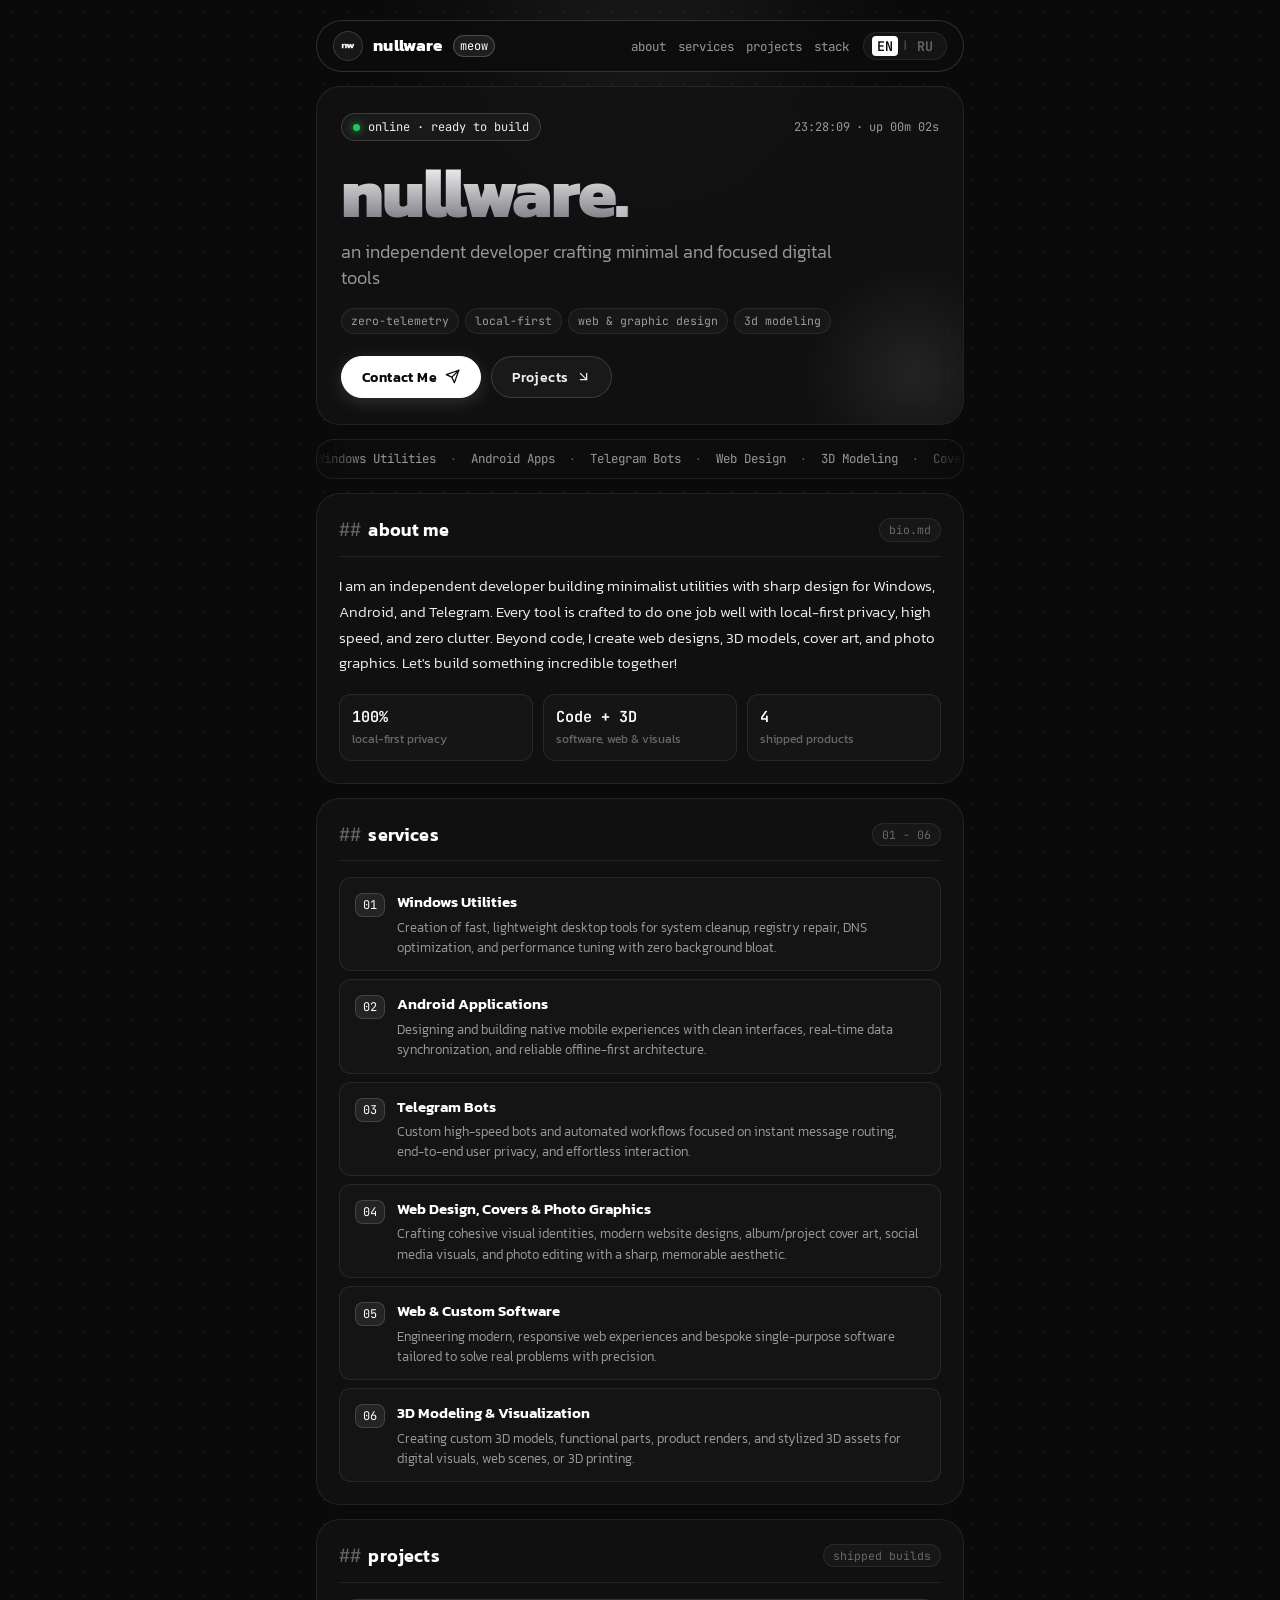
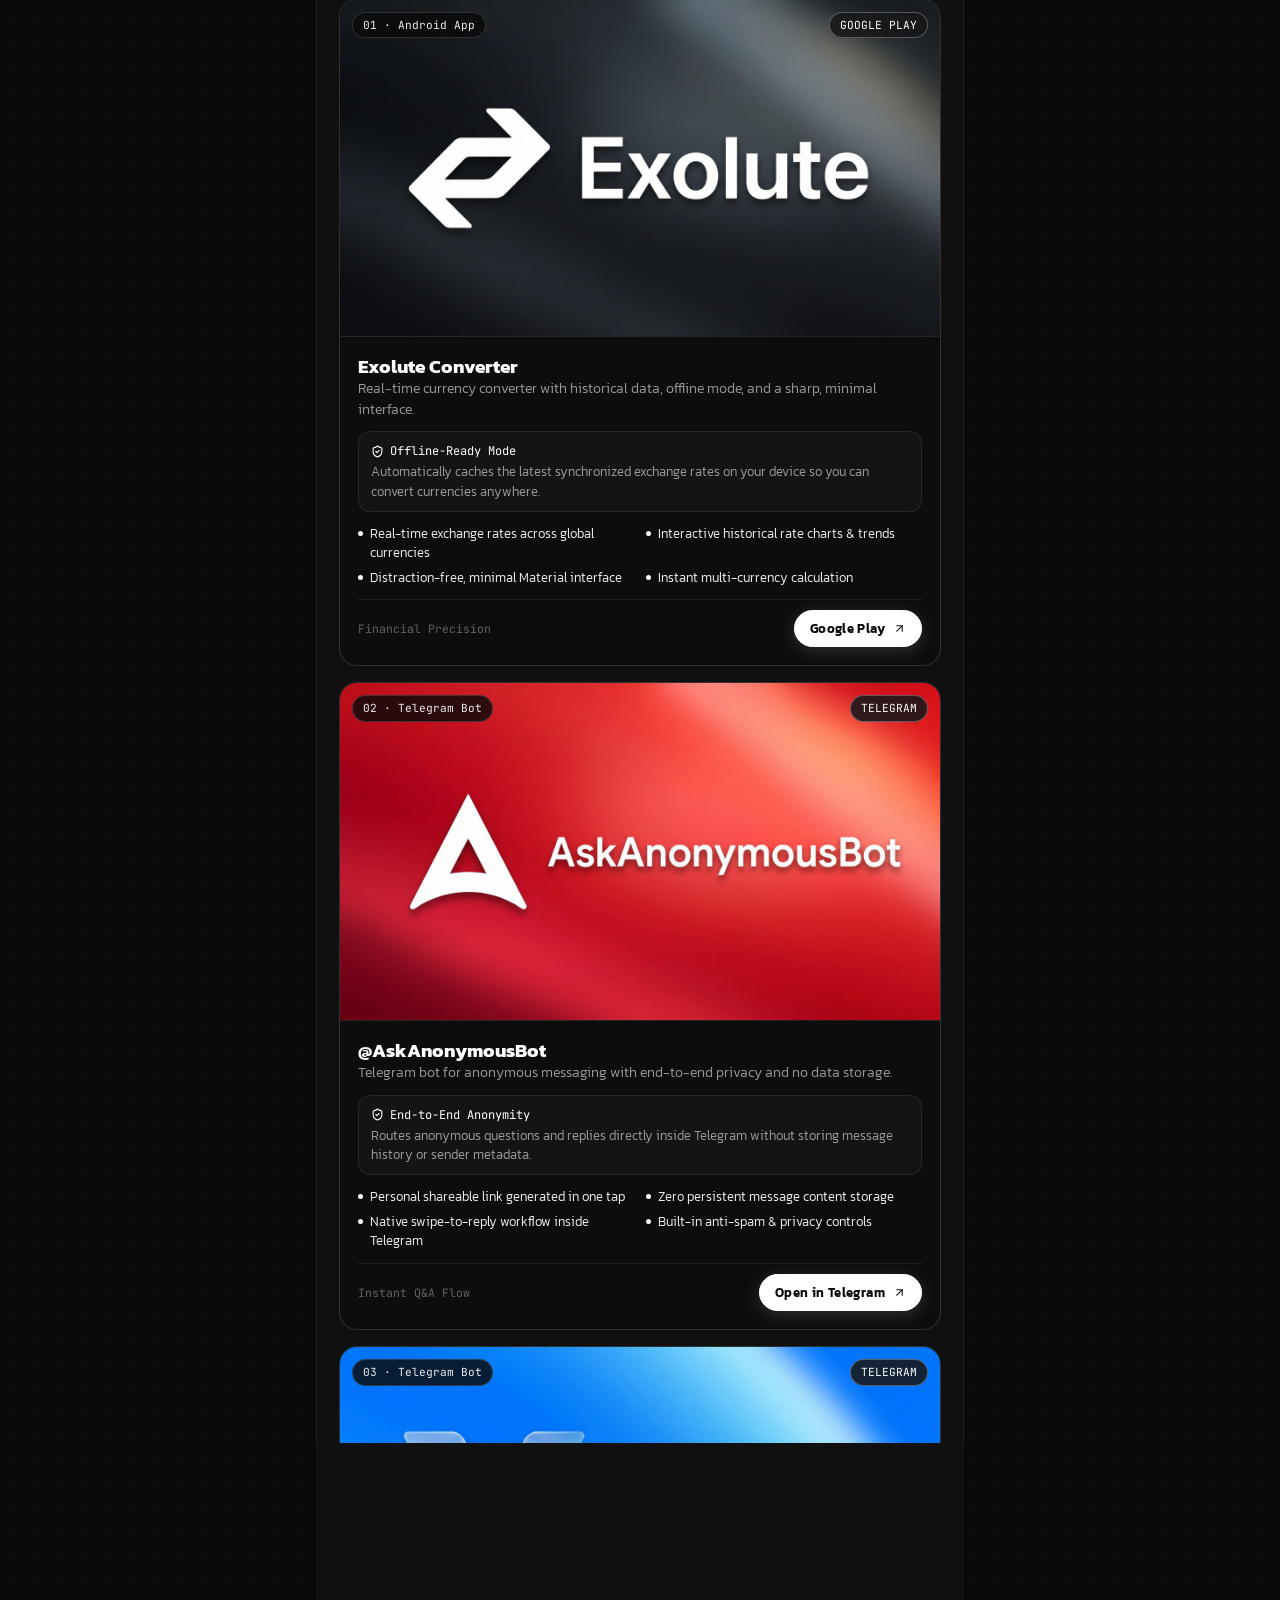
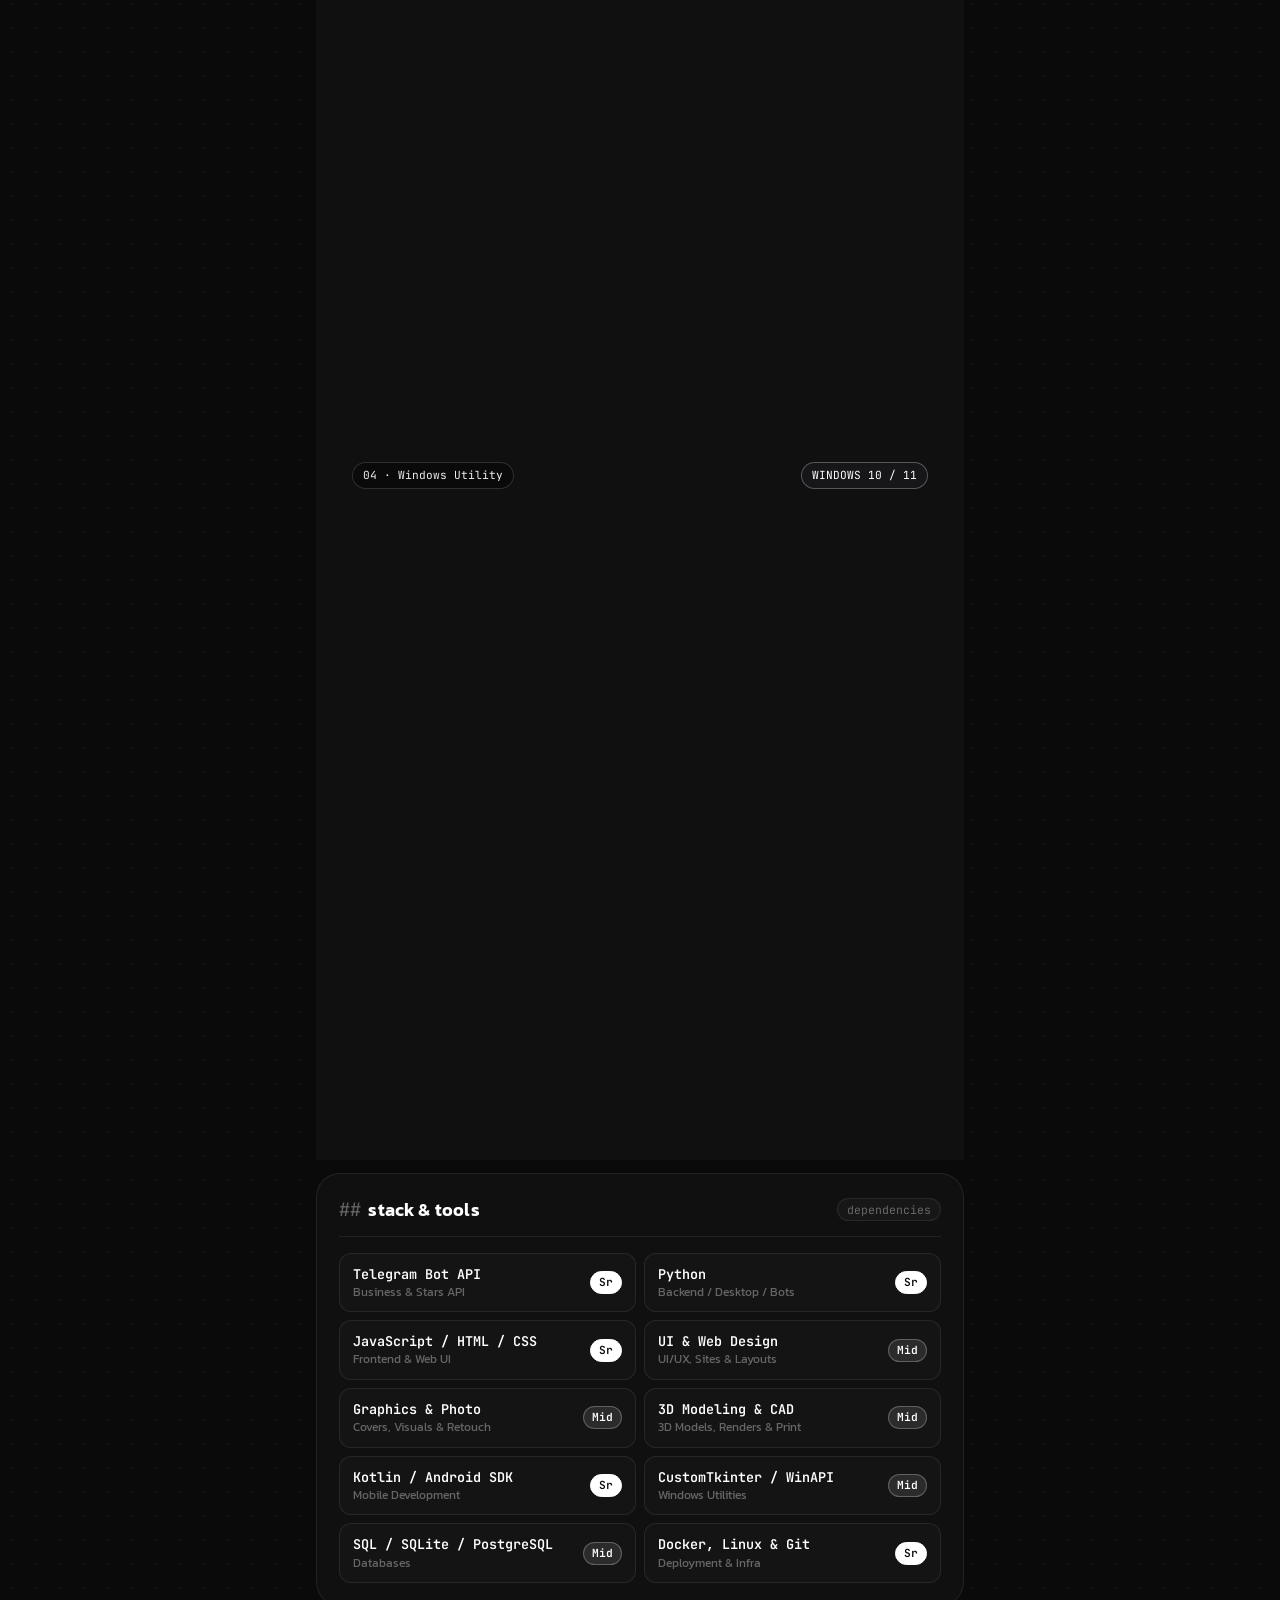
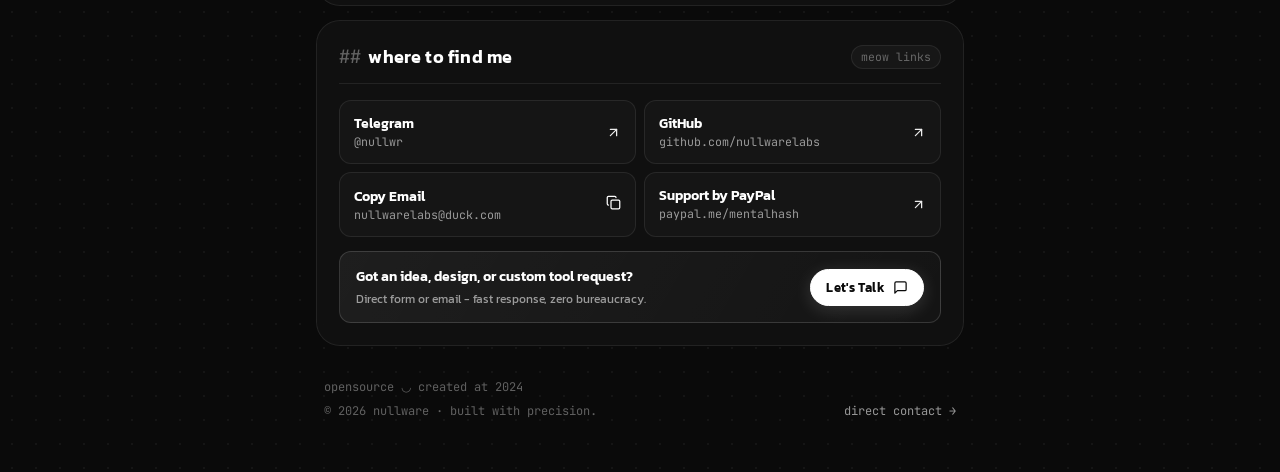
==== index.html @ 1b75f3e4 "Refactor styles and add new project images - Updated the CSS styles with CSS variables for better ma" ====
<!DOCTYPE html>
<html lang="en">
<head>
  <meta charset="UTF-8" />
  <meta name="viewport" content="width=device-width, initial-scale=1.0" />
  <title>nullware - minimal & focused digital tools, design & 3D</title>
  <meta name="description" content="Independent developer & designer building minimalist utilities for Windows, Android, and Telegram, alongside web design, 3D modeling, cover art, and photo editing." />
  <meta name="theme-color" content="#0A0A0A" />

  <meta property="og:type" content="website" />
  <meta property="og:title" content="nullware - software, web design & 3D" />
  <meta property="og:description" content="Independent developer & designer crafting minimal digital tools, web interfaces, 3D models, and visual graphics." />
  <meta property="og:image" content="src/logo/nobg%20logo.png" />
  <meta name="twitter:card" content="summary" />

  <link rel="icon" type="image/png" href="src/logo/nobg%20logo.png" />
  <link rel="preconnect" href="https://fonts.googleapis.com" />
  <link rel="preconnect" href="https://fonts.gstatic.com" crossorigin />
  <link href="https://fonts.googleapis.com/css2?family=JetBrains+Mono:wght@400;500;600&family=Kanit:wght@300;400;500;600;700;800&display=swap" rel="stylesheet" />

  <link rel="stylesheet" href="style.css" />
</head>
<body>
  <div class="bg-glow" aria-hidden="true"></div>

  <div class="page-container">
    <header class="site-header card-glass" data-fade>
      <a href="#" class="brand">
        <img src="src/logo/nobg%20logo.png" alt="nullware logo" class="brand-logo" />
        <span class="brand-name">nullware</span>
        <span class="brand-emote" aria-hidden="true">meow</span>
      </a>

      <div class="header-right">
        <nav class="header-nav" aria-label="Primary Navigation">
          <button type="button" data-scroll="about" data-i18n="nav.about" class="nav-link">about</button>
          <button type="button" data-scroll="services" data-i18n="nav.services" class="nav-link">services</button>
          <button type="button" data-scroll="projects" data-i18n="nav.projects" class="nav-link">projects</button>
          <button type="button" data-scroll="stack" data-i18n="nav.stack" class="nav-link">stack</button>
        </nav>

        <div class="lang-switch" role="group" aria-label="Language switcher">
          <button type="button" data-lang="en" class="lang-btn active">EN</button>
          <span class="lang-sep">|</span>
          <button type="button" data-lang="ru" class="lang-btn">RU</button>
        </div>
      </div>
    </header>

    <main class="main-stack">
      <section class="card hero-card" data-fade>
        <div class="status-bar">
          <div class="status-pill">
            <span class="status-dot"></span>
            <span data-i18n="hero.status">online · ready to build</span>
          </div>
          <div class="status-meta">
            <span class="meta-item" title="Local Time">
              <span id="live-clock">--:--:--</span>
            </span>
            <span class="meta-sep">·</span>
            <span class="meta-item" title="Session Uptime">
              <span data-i18n="hero.uptime">up</span>
              <span id="live-uptime">00m 00s</span>
            </span>
          </div>
        </div>

        <h1 class="hero-title">
          nullware<span class="accent-dot">.</span>
        </h1>

        <p class="hero-subtitle" data-i18n="hero.subtitle">
          an independent developer crafting minimal and focused digital tools
        </p>

        <div class="hero-tags">
          <span class="mini-tag">zero-telemetry</span>
          <span class="mini-tag">local-first</span>
          <span class="mini-tag">web & graphic design</span>
          <span class="mini-tag">3d modeling</span>
        </div>

        <div class="hero-actions">
          <button type="button" data-open-contact class="btn btn-primary">
            <span data-i18n="hero.contactBtn">Contact Me</span>
            <i data-icon="send" class="icon-sm"></i>
          </button>
          <button type="button" data-scroll="projects" class="btn btn-secondary">
            <span data-i18n="hero.projectsBtn">Projects</span>
            <i data-icon="arrow-down-right" class="icon-sm"></i>
          </button>
        </div>
      </section>

      <section class="marquee-card" aria-label="Tech stack ticker" data-fade>
        <div class="marquee-track" id="marquee-track"></div>
      </section>

      <section id="about" class="card section-card" data-fade>
        <div class="section-head">
          <h2 class="section-title">
            <span class="hash">##</span>
            <span data-i18n="about.title">about me</span>
          </h2>
          <span class="section-badge">bio.md</span>
        </div>

        <p class="about-paragraph" data-i18n="about.text">
          I am an independent developer building minimalist utilities with sharp design for Windows, Android, and Telegram. Every tool is crafted to do one job well with local-first privacy, high speed, and zero clutter. Beyond code, I create web designs, 3D models, cover art, and photo graphics. Let's build something incredible together!
        </p>

        <div class="stats-grid" id="stats-grid"></div>
      </section>

      <section id="services" class="card section-card" data-fade>
        <div class="section-head">
          <h2 class="section-title">
            <span class="hash">##</span>
            <span data-i18n="services.title">services</span>
          </h2>
          <span class="section-badge">01 - 06</span>
        </div>

        <div id="services-list" class="services-list"></div>
      </section>

      <section id="projects" class="card section-card" data-fade>
        <div class="section-head">
          <h2 class="section-title">
            <span class="hash">##</span>
            <span data-i18n="projects.title">projects</span>
          </h2>
          <span class="section-badge" data-i18n="projects.badge">shipped builds</span>
        </div>

        <div id="projects-list" class="projects-list"></div>
      </section>

      <section id="stack" class="card section-card" data-fade>
        <div class="section-head">
          <h2 class="section-title">
            <span class="hash">##</span>
            <span data-i18n="stack.title">stack & tools</span>
          </h2>
          <span class="section-badge">dependencies</span>
        </div>

        <div id="stack-list" class="stack-grid"></div>
      </section>

      <section id="links" class="card section-card" data-fade>
        <div class="section-head">
          <h2 class="section-title">
            <span class="hash">##</span>
            <span data-i18n="links.title">where to find me</span>
          </h2>
          <span class="section-badge">meow links</span>
        </div>

        <div id="socials-list" class="links-grid"></div>

        <div class="contact-banner">
          <div class="contact-banner-text">
            <span class="contact-banner-title" data-i18n="links.ctaTitle">Got an idea, design, or custom tool request?</span>
            <span class="contact-banner-sub" data-i18n="links.ctaSub">Direct form or email - fast response, zero bureaucracy.</span>
          </div>
          <button type="button" data-open-contact class="btn btn-primary btn-sm">
            <span data-i18n="links.ctaBtn">Let's Talk</span>
            <i data-icon="message-square" class="icon-sm"></i>
          </button>
        </div>
      </section>
    </main>

    <footer class="site-footer" data-fade>
      <div class="footer-top">
        <span class="footer-meta">opensource ◡ created at 2024</span>
      </div>
      <div class="footer-bottom">
        <span>© 2026 nullware · built with precision.</span>
        <button type="button" data-open-contact class="footer-link" data-i18n="footer.contact">direct contact →</button>
      </div>
    </footer>
  </div>

  <div id="contact-modal" class="modal" role="dialog" aria-modal="true" aria-labelledby="modal-title">
    <div class="modal-panel">
      <div class="modal-head">
        <div>
          <span class="modal-eyebrow" data-i18n="modal.eyebrow">Direct Contact</span>
          <h3 id="modal-title" class="modal-title" data-i18n="modal.title">Let's Talk</h3>
        </div>
        <button type="button" id="modal-close" class="icon-btn" aria-label="Close modal">
          <i data-icon="x" class="icon-md"></i>
        </button>
      </div>

      <p class="modal-desc" data-i18n="modal.desc">
        Have a project in mind? Reach out directly via email or send a message below.
      </p>

      <div class="modal-quick-links">
        <a href="mailto:nullwarelabs@duck.com" class="chip-link">
          <i data-icon="send" class="icon-xs accent-icon"></i>
          <span>nullwarelabs@duck.com</span>
        </a>

        <button type="button" id="modal-copy-email" class="chip-link">
          <span id="modal-copy-idle" class="chip-inner">
            <i data-icon="copy" class="icon-xs"></i>
            <span data-i18n="links.copyEmail">Copy Email</span>
          </span>
          <span id="modal-copy-done" class="chip-inner hidden">
            <i data-icon="check" class="icon-xs text-success"></i>
            <span data-i18n="links.copied">Copied</span>
          </span>
        </button>

        <a href="https://t.me/nullwr" target="_blank" rel="noopener noreferrer" class="chip-link">
          <span>Telegram</span>
          <i data-icon="arrow-up-right" class="icon-xs"></i>
        </a>

        <a href="https://www.paypal.com/paypalme/mentalhash" target="_blank" rel="noopener noreferrer" class="chip-link chip-support">
          <i data-icon="heart" class="icon-xs text-orange"></i>
          <span data-i18n="links.support">Support</span>
        </a>
      </div>

      <form id="contact-form" action="https://formsubmit.co/nullwarelabs@duck.com" method="POST" class="contact-form">
        <input type="hidden" name="_captcha" value="false" />
        <input type="hidden" name="_subject" value="New message from nullwarelabs.github.io" />

        <div class="form-row">
          <input type="text" name="name" required maxlength="100" data-i18n-placeholder="modal.namePlaceholder" placeholder="Your name" class="form-input" />
          <input type="email" name="email" required maxlength="150" data-i18n-placeholder="modal.emailPlaceholder" placeholder="Your email" class="form-input" />
        </div>

        <textarea name="message" required maxlength="4000" rows="4" data-i18n-placeholder="modal.msgPlaceholder" placeholder="Tell me about your idea..." class="form-input form-textarea"></textarea>

        <p id="form-status" class="form-status hidden"></p>

        <div class="form-actions">
          <button type="submit" id="form-submit" class="btn btn-primary">
            <span id="form-submit-text" data-i18n="modal.sendBtn">Send Message</span>
            <i data-icon="send" class="icon-sm"></i>
          </button>
        </div>
      </form>
    </div>
  </div>

  <script src="script.js"></script>
</body>
</html>
---- style.css ----
:root {
  --bg: #0A0A0A;
  --bg-elevated: #111111;
  --bg-card: rgba(18, 18, 18, 0.78);
  --bg-card-hover: rgba(26, 26, 26, 0.9);
  --text: #EDEDED;
  --text-muted: rgba(237, 237, 237, 0.62);
  --text-dim: rgba(237, 237, 237, 0.38);

  --accent-white: #FFFFFF;
  --accent-silver: #A1A1AA;
  --accent-green: #22c55e;

  --border: rgba(255, 255, 255, 0.08);
  --border-hover: rgba(255, 255, 255, 0.28);
  --border-strong: rgba(255, 255, 255, 0.15);

  --radius-xl: 24px;
  --radius-lg: 18px;
  --radius-md: 12px;
  --radius-sm: 8px;
  --radius-pill: 999px;

  --font-sans: 'Kanit', -apple-system, BlinkMacSystemFont, sans-serif;
  --font-mono: 'JetBrains Mono', monospace;

  --container-width: 680px;
  --transition: 0.22s cubic-bezier(0.25, 0.1, 0.25, 1);
}

*, *::before, *::after {
  box-sizing: border-box;
  margin: 0;
  padding: 0;
}

html {
  background-color: var(--bg);
  color: var(--text);
  font-family: var(--font-sans);
  scroll-behavior: smooth;
  -webkit-font-smoothing: antialiased;
  -moz-osx-font-smoothing: grayscale;
}

body {
  min-height: 100vh;
  background-color: var(--bg);
  background-image: radial-gradient(rgba(255, 255, 255, 0.045) 1px, transparent 1px);
  background-size: 24px 24px;
  overflow-x: hidden;
  position: relative;
  line-height: 1.5;
}

a {
  color: inherit;
  text-decoration: none;
}

button {
  font-family: inherit;
  color: inherit;
  background: none;
  border: none;
  cursor: pointer;
}

ul {
  list-style: none;
}

.hidden {
  display: none !important;
}

.bg-glow {
  position: fixed;
  top: -180px;
  left: 50%;
  transform: translateX(-50%);
  width: 640px;
  height: 420px;
  background: radial-gradient(circle, rgba(255, 255, 255, 0.08) 0%, rgba(255, 255, 255, 0.02) 45%, transparent 70%);
  filter: blur(60px);
  pointer-events: none;
  z-index: 0;
}

.page-container {
  position: relative;
  z-index: 1;
  width: 100%;
  max-width: var(--container-width);
  margin: 0 auto;
  padding: 20px 16px 48px;
  display: flex;
  flex-direction: column;
  gap: 14px;
}

.card, .card-glass {
  background: var(--bg-card);
  border: 1px solid var(--border);
  border-radius: var(--radius-xl);
  backdrop-filter: blur(14px);
  -webkit-backdrop-filter: blur(14px);
}

.section-card {
  padding: 22px;
  transition: border-color var(--transition);
}

.section-card:hover {
  border-color: var(--border-strong);
}

.site-header {
  position: sticky;
  top: 12px;
  z-index: 30;
  display: flex;
  align-items: center;
  justify-content: space-between;
  gap: 12px;
  padding: 10px 16px;
  border-radius: var(--radius-pill);
  background: rgba(12, 12, 12, 0.85);
  border: 1px solid var(--border-strong);
}

.brand {
  display: inline-flex;
  align-items: center;
  gap: 10px;
}

.brand-logo {
  width: 30px;
  height: 30px;
  border-radius: 50%;
  object-fit: contain;
  background: rgba(255, 255, 255, 0.05);
  border: 1px solid var(--border-strong);
  padding: 2px;
}

.brand-name {
  font-weight: 700;
  font-size: 1.05rem;
  letter-spacing: 0.02em;
  color: #fff;
}

.brand-emote {
  font-family: var(--font-mono);
  font-size: 0.75rem;
  color: #fff;
  background: rgba(255, 255, 255, 0.08);
  border: 1px solid rgba(255, 255, 255, 0.2);
  padding: 1px 6px;
  border-radius: var(--radius-pill);
}

.header-right {
  display: flex;
  align-items: center;
  gap: 14px;
}

.header-nav {
  display: flex;
  align-items: center;
  gap: 12px;
}

.nav-link {
  font-family: var(--font-mono);
  font-size: 0.78rem;
  color: var(--text-muted);
  transition: color var(--transition);
}

.nav-link:hover {
  color: #fff;
}

.lang-switch {
  display: inline-flex;
  align-items: center;
  gap: 4px;
  background: rgba(255, 255, 255, 0.04);
  border: 1px solid var(--border);
  border-radius: var(--radius-pill);
  padding: 3px 8px;
  font-family: var(--font-mono);
  font-size: 0.72rem;
}

.lang-btn {
  color: var(--text-dim);
  font-weight: 600;
  padding: 1px 5px;
  border-radius: 4px;
  transition: color var(--transition), background var(--transition);
}

.lang-btn.active {
  color: #0A0A0A;
  background: #FFFFFF;
}

.lang-sep {
  color: var(--text-dim);
  font-size: 0.65rem;
}

.main-stack {
  display: flex;
  flex-direction: column;
  gap: 14px;
}

.hero-card {
  padding: 26px 24px;
  position: relative;
  overflow: hidden;
}

.hero-card::after {
  content: "";
  position: absolute;
  right: -60px;
  bottom: -60px;
  width: 220px;
  height: 220px;
  background: radial-gradient(circle, rgba(255, 255, 255, 0.08) 0%, transparent 70%);
  pointer-events: none;
}

.status-bar {
  display: flex;
  flex-wrap: wrap;
  align-items: center;
  justify-content: space-between;
  gap: 8px;
  margin-bottom: 18px;
  font-family: var(--font-mono);
  font-size: 0.75rem;
}

.status-pill {
  display: inline-flex;
  align-items: center;
  gap: 8px;
  padding: 4px 11px;
  border-radius: var(--radius-pill);
  background: rgba(255, 255, 255, 0.04);
  border: 1px solid var(--border-strong);
  color: var(--text);
}

.status-dot {
  width: 7px;
  height: 7px;
  border-radius: 50%;
  background: var(--accent-green);
  box-shadow: 0 0 8px var(--accent-green);
  animation: pulse 2s infinite;
}

@keyframes pulse {
  0%, 100% { opacity: 1; transform: scale(1); }
  50% { opacity: 0.45; transform: scale(0.9); }
}

.status-meta {
  display: inline-flex;
  align-items: center;
  gap: 6px;
  color: var(--text-muted);
}

.sparkle {
  color: #fff;
}

.hero-title {
  font-size: clamp(2.8rem, 10vw, 4.4rem);
  font-weight: 800;
  line-height: 0.96;
  letter-spacing: -0.03em;
  background: linear-gradient(180deg, #FFFFFF 0%, #71717A 100%);
  -webkit-background-clip: text;
  -webkit-text-fill-color: transparent;
  background-clip: text;
  margin-bottom: 12px;
}

.accent-dot {
  background: linear-gradient(135deg, #FFFFFF, #A1A1AA);
  -webkit-background-clip: text;
  -webkit-text-fill-color: transparent;
  background-clip: text;
}

.hero-subtitle {
  font-size: clamp(0.95rem, 2.5vw, 1.12rem);
  font-weight: 300;
  color: var(--text-muted);
  max-width: 520px;
  margin-bottom: 16px;
}

.hero-tags {
  display: flex;
  flex-wrap: wrap;
  gap: 6px;
  margin-bottom: 22px;
}

.mini-tag {
  font-family: var(--font-mono);
  font-size: 0.72rem;
  color: var(--text-muted);
  background: rgba(255, 255, 255, 0.03);
  border: 1px solid var(--border);
  padding: 3px 9px;
  border-radius: var(--radius-pill);
}

.hero-actions {
  display: flex;
  flex-wrap: wrap;
  gap: 10px;
}

.btn {
  display: inline-flex;
  align-items: center;
  justify-content: center;
  gap: 8px;
  font-size: 0.85rem;
  font-weight: 500;
  letter-spacing: 0.03em;
  padding: 10px 20px;
  border-radius: var(--radius-pill);
  transition: transform var(--transition), box-shadow var(--transition), background var(--transition), border-color var(--transition), color var(--transition);
  user-select: none;
}

.btn:active {
  transform: scale(0.97);
}

.btn-primary {
  background: #FFFFFF;
  color: #0A0A0A;
  font-weight: 600;
  box-shadow: 0 4px 18px rgba(255, 255, 255, 0.14);
  border: 1px solid #FFFFFF;
}

.btn-primary:hover {
  transform: translateY(-1px);
  background: #E4E4E7;
  box-shadow: 0 6px 24px rgba(255, 255, 255, 0.22);
}

.btn-secondary {
  background: rgba(255, 255, 255, 0.04);
  color: var(--text);
  border: 1px solid var(--border-strong);
}

.btn-secondary:hover {
  background: rgba(255, 255, 255, 0.1);
  border-color: rgba(255, 255, 255, 0.35);
}

.btn-sm {
  padding: 8px 15px;
  font-size: 0.8rem;
}

.marquee-card {
  overflow: hidden;
  background: rgba(16, 16, 16, 0.72);
  border: 1px solid var(--border);
  border-radius: var(--radius-lg);
  padding: 10px 0;
  position: relative;
}

.marquee-card::before,
.marquee-card::after {
  content: "";
  position: absolute;
  top: 0;
  bottom: 0;
  width: 48px;
  z-index: 2;
  pointer-events: none;
}

.marquee-card::before {
  left: 0;
  background: linear-gradient(90deg, var(--bg), transparent);
}

.marquee-card::after {
  right: 0;
  background: linear-gradient(-90deg, var(--bg), transparent);
}

.marquee-track {
  display: flex;
  width: max-content;
  animation: marquee 26s linear infinite;
}

.marquee-card:hover .marquee-track {
  animation-play-state: paused;
}

.marquee-item {
  display: inline-flex;
  align-items: center;
  gap: 14px;
  padding-right: 14px;
  font-family: var(--font-mono);
  font-size: 0.78rem;
  color: var(--text-muted);
  white-space: nowrap;
}

.marquee-sep {
  color: var(--text-dim);
  font-size: 0.7rem;
}

@keyframes marquee {
  0% { transform: translateX(0); }
  100% { transform: translateX(-50%); }
}

.section-head {
  display: flex;
  align-items: center;
  justify-content: space-between;
  gap: 10px;
  margin-bottom: 16px;
  padding-bottom: 12px;
  border-bottom: 1px solid var(--border);
}

.section-title {
  font-size: 1.15rem;
  font-weight: 600;
  letter-spacing: 0.01em;
  display: inline-flex;
  align-items: center;
  gap: 7px;
  color: #fff;
}

.hash {
  font-family: var(--font-mono);
  color: var(--text-dim);
  font-weight: 500;
}

.section-badge {
  font-family: var(--font-mono);
  font-size: 0.72rem;
  color: var(--text-dim);
  background: rgba(255, 255, 255, 0.03);
  border: 1px solid var(--border);
  padding: 2px 9px;
  border-radius: var(--radius-pill);
}

.about-paragraph {
  font-size: 0.96rem;
  font-weight: 300;
  color: var(--text);
  line-height: 1.68;
  margin-bottom: 18px;
}

.stats-grid {
  display: grid;
  grid-template-columns: repeat(3, 1fr);
  gap: 10px;
}

.stat-box {
  background: rgba(255, 255, 255, 0.025);
  border: 1px solid var(--border);
  border-radius: var(--radius-md);
  padding: 11px 12px;
  display: flex;
  flex-direction: column;
  gap: 2px;
}

.stat-value {
  font-family: var(--font-mono);
  font-size: 0.95rem;
  font-weight: 600;
  color: #fff;
}

.stat-label {
  font-size: 0.74rem;
  color: var(--text-dim);
}

.services-list {
  display: flex;
  flex-direction: column;
  gap: 8px;
}

.service-item {
  background: rgba(255, 255, 255, 0.02);
  border: 1px solid var(--border);
  border-radius: var(--radius-md);
  padding: 13px 15px;
  display: flex;
  align-items: flex-start;
  gap: 12px;
  transition: border-color var(--transition), background var(--transition);
}

.service-item:hover {
  background: rgba(255, 255, 255, 0.045);
  border-color: var(--border-hover);
}

.service-num {
  font-family: var(--font-mono);
  font-size: 0.75rem;
  color: #fff;
  background: rgba(255, 255, 255, 0.07);
  border: 1px solid var(--border-strong);
  padding: 2px 7px;
  border-radius: var(--radius-sm);
  flex-shrink: 0;
  margin-top: 2px;
}

.service-body {
  display: flex;
  flex-direction: column;
  gap: 3px;
}

.service-title {
  font-size: 0.95rem;
  font-weight: 600;
  color: #fff;
}

.service-desc {
  font-size: 0.84rem;
  font-weight: 300;
  color: var(--text-muted);
  line-height: 1.5;
}

.projects-list {
  display: flex;
  flex-direction: column;
  gap: 16px;
}

.project-card {
  background: rgba(14, 14, 14, 0.9);
  border: 1px solid var(--border-strong);
  border-radius: var(--radius-lg);
  overflow: hidden;
  transition: border-color var(--transition), transform var(--transition);
}

.project-card:hover {
  border-color: var(--border-hover);
}

.project-media {
  position: relative;
  width: 100%;
  aspect-ratio: 16 / 9;
  background: linear-gradient(135deg, #141414 0%, #0c0c0c 52%, #1a1a1a 100%);
  overflow: hidden;
  border-bottom: 1px solid var(--border);
}

.project-img {
  width: 100%;
  height: 100%;
  object-fit: cover;
  display: block;
  transition: transform 0.45s cubic-bezier(0.25, 0.1, 0.25, 1);
}

.project-card:hover .project-img {
  transform: scale(1.035);
}

.project-placeholder {
  position: absolute;
  inset: 0;
  display: flex;
  flex-direction: column;
  align-items: center;
  justify-content: center;
  gap: 8px;
  padding: 20px;
  text-align: center;
  background:
    radial-gradient(circle at 80% 20%, rgba(255, 255, 255, 0.08), transparent 55%),
    radial-gradient(circle at 20% 80%, rgba(255, 255, 255, 0.05), transparent 55%),
    linear-gradient(135deg, #121212 0%, #090909 55%, #161616 100%);
}

.placeholder-icon-wrap {
  width: 46px;
  height: 46px;
  border-radius: 14px;
  background: rgba(255, 255, 255, 0.06);
  border: 1px solid rgba(255, 255, 255, 0.16);
  display: flex;
  align-items: center;
  justify-content: center;
  color: #fff;
}

.placeholder-title {
  font-weight: 700;
  font-size: 1rem;
  letter-spacing: 0.06em;
  text-transform: uppercase;
  color: #fff;
}

.placeholder-sub {
  font-family: var(--font-mono);
  font-size: 0.7rem;
  color: var(--text-dim);
}

.project-badges-overlay {
  position: absolute;
  top: 12px;
  left: 12px;
  right: 12px;
  display: flex;
  align-items: center;
  justify-content: space-between;
  gap: 8px;
  pointer-events: none;
  z-index: 2;
}

.badge-pill {
  font-family: var(--font-mono);
  font-size: 0.7rem;
  padding: 4px 10px;
  border-radius: var(--radius-pill);
  background: rgba(10, 10, 10, 0.82);
  border: 1px solid rgba(255, 255, 255, 0.15);
  color: var(--text);
  backdrop-filter: blur(8px);
}

.badge-tag {
  color: #FFFFFF;
  border-color: rgba(255, 255, 255, 0.28);
  background: rgba(24, 24, 27, 0.88);
}

.gallery-controls {
  position: absolute;
  bottom: 10px;
  right: 12px;
  display: flex;
  align-items: center;
  gap: 6px;
  z-index: 3;
}

.gallery-btn {
  width: 28px;
  height: 28px;
  border-radius: 50%;
  background: rgba(10, 10, 10, 0.85);
  border: 1px solid rgba(255, 255, 255, 0.2);
  color: #fff;
  display: inline-flex;
  align-items: center;
  justify-content: center;
  font-family: var(--font-mono);
  font-size: 0.75rem;
  transition: background var(--transition), color var(--transition);
}

.gallery-btn:hover {
  background: #fff;
  color: #000;
}

.project-content {
  padding: 18px;
  display: flex;
  flex-direction: column;
  gap: 12px;
}

.project-top {
  display: flex;
  align-items: flex-start;
  justify-content: space-between;
  gap: 12px;
}

.project-name {
  font-size: 1.2rem;
  font-weight: 700;
  color: #fff;
  line-height: 1.2;
}

.project-sub {
  font-size: 0.86rem;
  font-weight: 300;
  color: var(--text-muted);
}

.project-highlight {
  background: rgba(255, 255, 255, 0.03);
  border: 1px solid var(--border);
  border-radius: var(--radius-md);
  padding: 10px 12px;
}

.project-highlight-title {
  font-family: var(--font-mono);
  font-size: 0.75rem;
  color: #fff;
  margin-bottom: 2px;
  display: flex;
  align-items: center;
  gap: 6px;
}

.project-highlight-desc {
  font-size: 0.8rem;
  font-weight: 300;
  color: var(--text-muted);
}

.project-features {
  display: grid;
  grid-template-columns: repeat(2, 1fr);
  gap: 6px 12px;
}

.project-feature-item {
  display: flex;
  align-items: flex-start;
  gap: 7px;
  font-size: 0.8rem;
  font-weight: 300;
  color: var(--text);
}

.feature-dot {
  width: 5px;
  height: 5px;
  border-radius: 50%;
  background: #fff;
  margin-top: 7px;
  flex-shrink: 0;
}

.project-footer {
  display: flex;
  align-items: center;
  justify-content: space-between;
  gap: 10px;
  padding-top: 10px;
  border-top: 1px solid var(--border);
}

.project-meta-tag {
  font-family: var(--font-mono);
  font-size: 0.72rem;
  color: var(--text-dim);
}

.stack-grid {
  display: grid;
  grid-template-columns: repeat(2, 1fr);
  gap: 8px;
}

.stack-item {
  background: rgba(255, 255, 255, 0.02);
  border: 1px solid var(--border);
  border-radius: var(--radius-md);
  padding: 10px 13px;
  display: flex;
  align-items: center;
  justify-content: space-between;
  gap: 8px;
  transition: border-color var(--transition), background var(--transition);
}

.stack-item:hover {
  border-color: var(--border-hover);
  background: rgba(255, 255, 255, 0.045);
}

.stack-left {
  display: flex;
  flex-direction: column;
}

.stack-name {
  font-family: var(--font-mono);
  font-size: 0.84rem;
  font-weight: 600;
  color: #fff;
}

.stack-cat {
  font-size: 0.73rem;
  color: var(--text-dim);
}

.stack-level {
  font-family: var(--font-mono);
  font-size: 0.7rem;
  font-weight: 600;
  padding: 2px 8px;
  border-radius: var(--radius-pill);
  border: 1px solid var(--border);
}

.level-Sr {
  color: #0A0A0A;
  background: #FFFFFF;
  border-color: #FFFFFF;
}

.level-Mid {
  color: #FFFFFF;
  background: rgba(255, 255, 255, 0.1);
  border-color: rgba(255, 255, 255, 0.25);
}

.level-Jr {
  color: var(--text-muted);
  background: rgba(255, 255, 255, 0.03);
}

.links-grid {
  display: grid;
  grid-template-columns: repeat(2, 1fr);
  gap: 8px;
  margin-bottom: 14px;
}

.social-card {
  background: rgba(255, 255, 255, 0.025);
  border: 1px solid var(--border);
  border-radius: var(--radius-md);
  padding: 12px 14px;
  display: flex;
  align-items: center;
  justify-content: space-between;
  gap: 10px;
  transition: border-color var(--transition), background var(--transition), transform var(--transition);
  text-align: left;
  width: 100%;
}

.social-card:hover {
  border-color: var(--border-hover);
  background: rgba(255, 255, 255, 0.055);
  transform: translateY(-1px);
}

.social-info {
  display: flex;
  flex-direction: column;
  min-width: 0;
}

.social-label {
  font-size: 0.88rem;
  font-weight: 600;
  color: #fff;
}

.social-handle {
  font-family: var(--font-mono);
  font-size: 0.73rem;
  color: var(--text-muted);
  white-space: nowrap;
  overflow: hidden;
  text-overflow: ellipsis;
}

.contact-banner {
  background: linear-gradient(120deg, rgba(255, 255, 255, 0.06), rgba(255, 255, 255, 0.02));
  border: 1px solid var(--border-strong);
  border-radius: var(--radius-md);
  padding: 14px 16px;
  display: flex;
  flex-wrap: wrap;
  align-items: center;
  justify-content: space-between;
  gap: 12px;
}

.contact-banner-text {
  display: flex;
  flex-direction: column;
  gap: 2px;
}

.contact-banner-title {
  font-size: 0.9rem;
  font-weight: 600;
  color: #fff;
}

.contact-banner-sub {
  font-size: 0.78rem;
  color: var(--text-muted);
}

.site-footer {
  padding: 18px 8px 4px;
  display: flex;
  flex-direction: column;
  gap: 6px;
  font-family: var(--font-mono);
  font-size: 0.75rem;
  color: var(--text-dim);
}

.footer-top,
.footer-bottom {
  display: flex;
  align-items: center;
  justify-content: space-between;
  flex-wrap: wrap;
  gap: 8px;
}

.footer-sparkle {
  color: var(--text-muted);
}

.footer-link {
  font-family: var(--font-mono);
  font-size: 0.75rem;
  color: var(--text-muted);
  transition: color var(--transition);
}

.footer-link:hover {
  color: #fff;
}

/* Modal */
.modal {
  position: fixed;
  inset: 0;
  z-index: 100;
  background: rgba(5, 5, 5, 0.84);
  backdrop-filter: blur(10px);
  -webkit-backdrop-filter: blur(10px);
  display: flex;
  align-items: center;
  justify-content: center;
  padding: 16px;
  opacity: 0;
  pointer-events: none;
  transition: opacity 0.22s ease;
}

.modal.open {
  opacity: 1;
  pointer-events: auto;
}

.modal-panel {
  width: 100%;
  max-width: 540px;
  max-height: 92vh;
  overflow-y: auto;
  background: #0F0F0F;
  border: 1px solid var(--border-strong);
  border-radius: var(--radius-xl);
  padding: 24px;
  box-shadow: 0 24px 60px rgba(0, 0, 0, 0.9);
  transform: scale(0.95) translateY(14px);
  opacity: 0;
  transition: transform 0.22s ease, opacity 0.22s ease;
}

.modal.open .modal-panel {
  transform: scale(1) translateY(0);
  opacity: 1;
}

.modal-head {
  display: flex;
  align-items: flex-start;
  justify-content: space-between;
  gap: 12px;
  margin-bottom: 10px;
}

.modal-eyebrow {
  font-family: var(--font-mono);
  font-size: 0.72rem;
  color: var(--text-muted);
  text-transform: uppercase;
  letter-spacing: 0.08em;
}

.modal-title {
  font-size: 1.65rem;
  font-weight: 800;
  color: #fff;
  line-height: 1.1;
}

.icon-btn {
  width: 34px;
  height: 34px;
  border-radius: 50%;
  border: 1px solid var(--border-strong);
  display: inline-flex;
  align-items: center;
  justify-content: center;
  color: var(--text-muted);
  transition: background var(--transition), color var(--transition);
}

.icon-btn:hover {
  background: rgba(255, 255, 255, 0.1);
  color: #fff;
}

.modal-desc {
  font-size: 0.86rem;
  font-weight: 300;
  color: var(--text-muted);
  margin-bottom: 14px;
}

.modal-quick-links {
  display: flex;
  flex-wrap: wrap;
  gap: 6px;
  margin-bottom: 16px;
}

.chip-link {
  display: inline-flex;
  align-items: center;
  gap: 6px;
  padding: 6px 11px;
  border-radius: var(--radius-pill);
  background: rgba(255, 255, 255, 0.04);
  border: 1px solid var(--border);
  font-family: var(--font-mono);
  font-size: 0.73rem;
  color: var(--text);
  transition: background var(--transition), border-color var(--transition);
}

.chip-link:hover {
  background: rgba(255, 255, 255, 0.1);
  border-color: var(--border-strong);
}

.chip-support {
  background: rgba(255, 255, 255, 0.08);
  border-color: rgba(255, 255, 255, 0.25);
}

.chip-inner {
  display: inline-flex;
  align-items: center;
  gap: 6px;
}

.contact-form {
  display: flex;
  flex-direction: column;
  gap: 10px;
}

.form-row {
  display: grid;
  grid-template-columns: 1fr 1fr;
  gap: 10px;
}

.form-input {
  width: 100%;
  background: rgba(255, 255, 255, 0.03);
  border: 1px solid var(--border-strong);
  border-radius: var(--radius-md);
  padding: 11px 14px;
  color: var(--text);
  font-family: var(--font-sans);
  font-size: 0.88rem;
  transition: border-color var(--transition), background var(--transition);
}

.form-input::placeholder {
  color: var(--text-dim);
}

.form-input:focus {
  outline: none;
  border-color: #FFFFFF;
  background: rgba(255, 255, 255, 0.06);
}

.form-textarea {
  resize: vertical;
  min-height: 96px;
}

.form-status {
  font-family: var(--font-mono);
  font-size: 0.78rem;
}

.status-ok {
  color: var(--accent-green);
}

.status-err {
  color: #f87171;
}

.form-actions {
  display: flex;
  justify-content: flex-end;
  padding-top: 4px;
}

/* Icons */
.icon-xs { width: 13px; height: 13px; flex-shrink: 0; }
.icon-sm { width: 15px; height: 15px; flex-shrink: 0; }
.icon-md { width: 18px; height: 18px; flex-shrink: 0; }
.icon-lg { width: 22px; height: 22px; flex-shrink: 0; }
.accent-icon { color: #FFFFFF; }
.text-success { color: var(--accent-green); }
.text-orange { color: #FFFFFF; }

/* Responsive */
@media (max-width: 600px) {
  .page-container {
    padding: 12px 12px 36px;
  }

  .header-nav {
    display: none;
  }

  .hero-card,
  .section-card {
    padding: 18px 16px;
  }

  .stats-grid {
    grid-template-columns: 1fr;
  }

  .project-features,
  .stack-grid,
  .links-grid,
  .form-row {
    grid-template-columns: 1fr;
  }

  .project-footer {
    flex-direction: column;
    align-items: stretch;
  }

  .project-footer .btn {
    width: 100%;
  }
}

/* Reduced motion */
@media (prefers-reduced-motion: reduce) {
  *, *::before, *::after {
    animation-duration: 0.01ms !important;
    animation-iteration-count: 1 !important;
    transition-duration: 0.01ms !important;
    scroll-behavior: auto !important;
  }
}
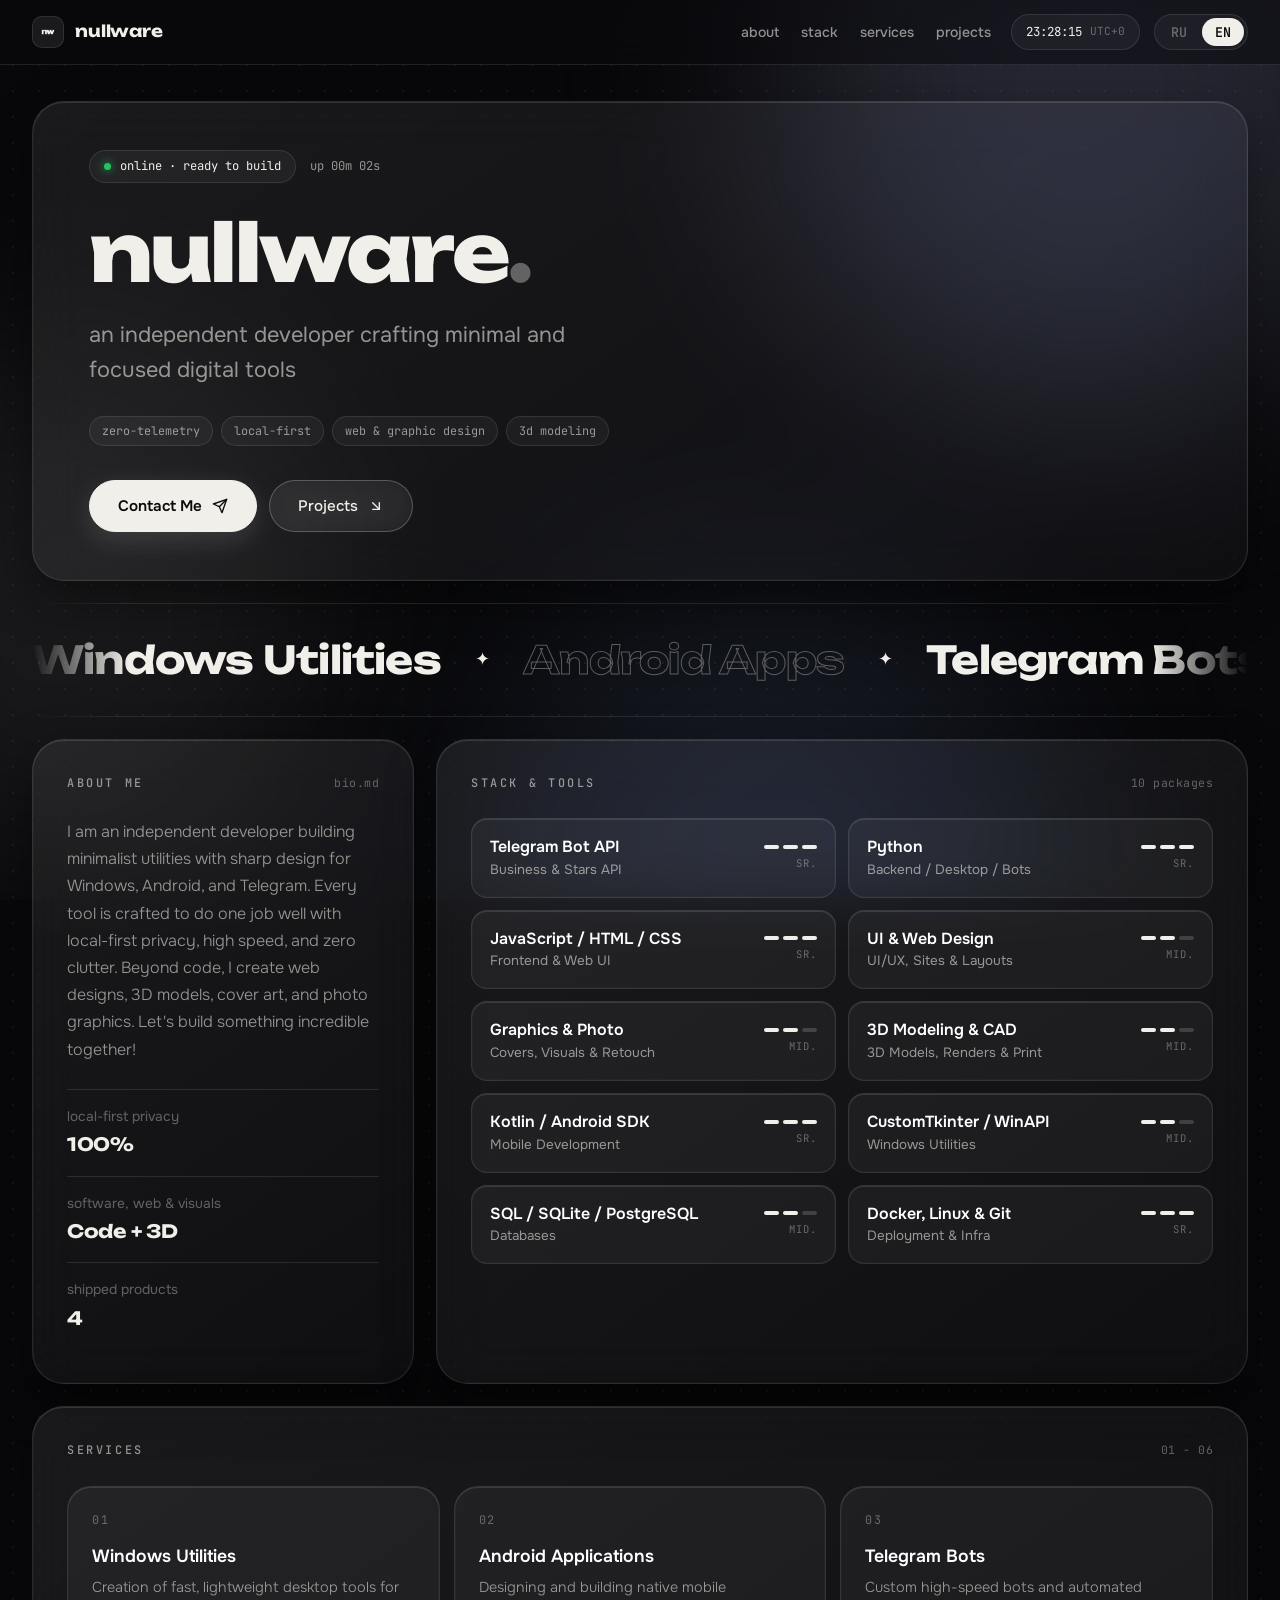
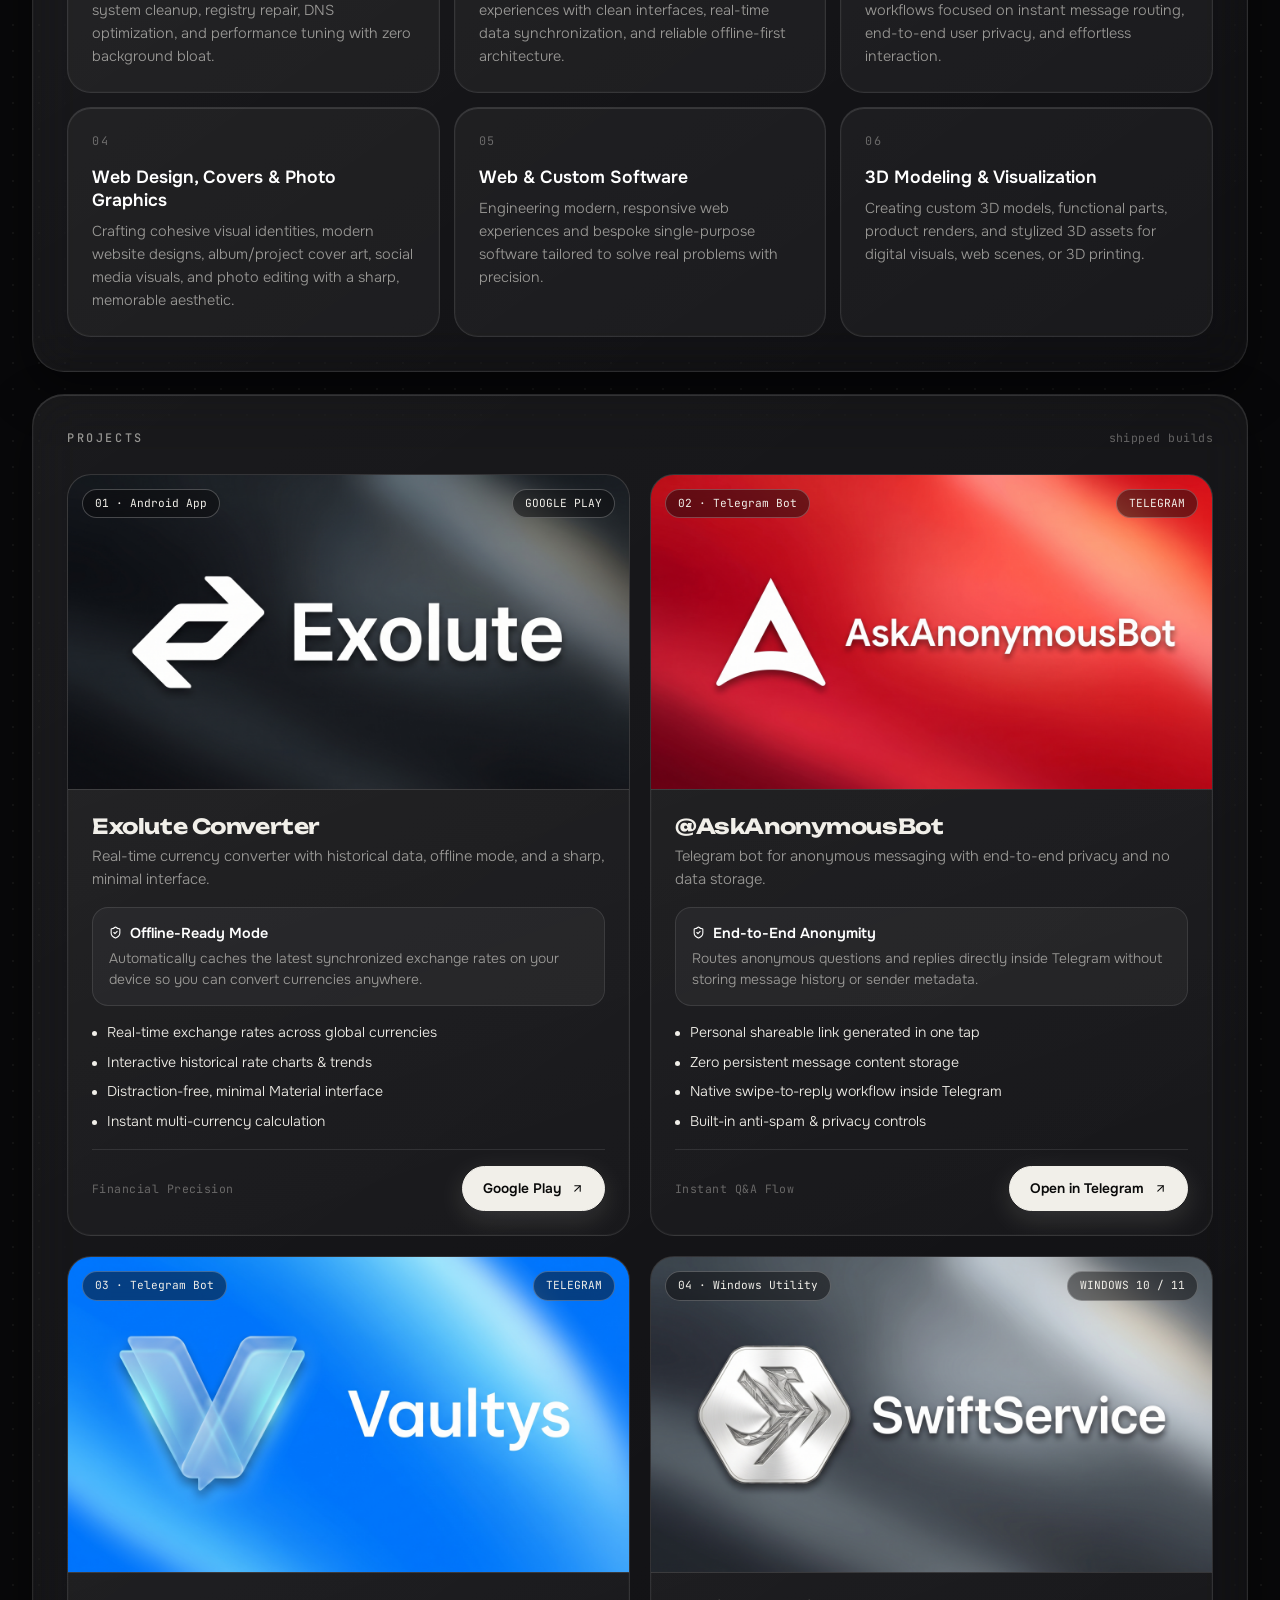
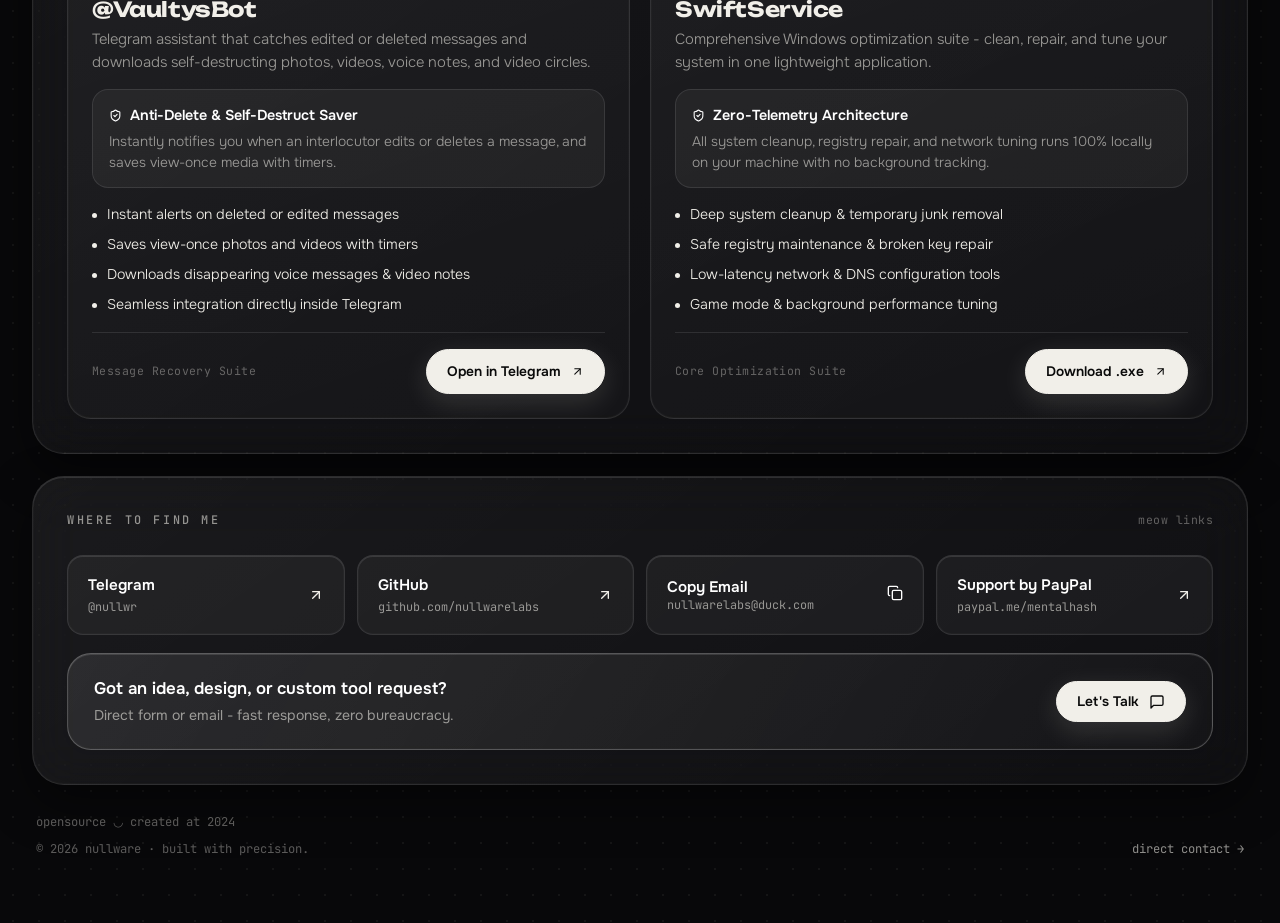
==== commit 1ed6c633: "Refactor code structure for improved readability and maintainability" ====
--- a/index.html
+++ b/index.html
@@ -16,80 +16,84 @@
   <link rel="icon" type="image/png" href="src/logo/nobg%20logo.png" />
   <link rel="preconnect" href="https://fonts.googleapis.com" />
   <link rel="preconnect" href="https://fonts.gstatic.com" crossorigin />
-  <link href="https://fonts.googleapis.com/css2?family=JetBrains+Mono:wght@400;500;600&family=Kanit:wght@300;400;500;600;700;800&display=swap" rel="stylesheet" />
+  <link href="https://fonts.googleapis.com/css2?family=Unbounded:wght@500;600;700;800&family=Onest:wght@300;400;500;600;700&family=JetBrains+Mono:wght@400;500;600&display=swap" rel="stylesheet" />
 
   <link rel="stylesheet" href="style.css" />
 </head>
 <body>
-  <div class="bg-glow" aria-hidden="true"></div>
-
-  <div class="page-container">
-    <header class="site-header card-glass" data-fade>
+  <div class="bg-orbs" aria-hidden="true"><span class="orb orb-1"></span><span class="orb orb-2"></span><span class="orb orb-3"></span></div>
+
+  <header class="site-header">
+    <div class="header-inner">
       <a href="#" class="brand">
         <img src="src/logo/nobg%20logo.png" alt="nullware logo" class="brand-logo" />
         <span class="brand-name">nullware</span>
-        <span class="brand-emote" aria-hidden="true">meow</span>
       </a>
 
       <div class="header-right">
         <nav class="header-nav" aria-label="Primary Navigation">
           <button type="button" data-scroll="about" data-i18n="nav.about" class="nav-link">about</button>
+          <button type="button" data-scroll="stack" data-i18n="nav.stack" class="nav-link">stack</button>
           <button type="button" data-scroll="services" data-i18n="nav.services" class="nav-link">services</button>
           <button type="button" data-scroll="projects" data-i18n="nav.projects" class="nav-link">projects</button>
-          <button type="button" data-scroll="stack" data-i18n="nav.stack" class="nav-link">stack</button>
         </nav>
 
+        <div class="clock-pill" title="Local Time">
+          <span id="live-clock">--:--:--</span>
+          <span id="live-tz" class="clock-tz"></span>
+        </div>
+
         <div class="lang-switch" role="group" aria-label="Language switcher">
+          <button type="button" data-lang="ru" class="lang-btn">RU</button>
           <button type="button" data-lang="en" class="lang-btn active">EN</button>
-          <span class="lang-sep">|</span>
-          <button type="button" data-lang="ru" class="lang-btn">RU</button>
-        </div>
-      </div>
-    </header>
+        </div>
+      </div>
+    </div>
+  </header>
+
+  <div class="page-container">
+
+
 
     <main class="main-stack">
       <section class="card hero-card" data-fade>
-        <div class="status-bar">
-          <div class="status-pill">
-            <span class="status-dot"></span>
-            <span data-i18n="hero.status">online · ready to build</span>
+        <div class="hero-grid">
+          <div class="hero-main">
+            <div class="status-bar">
+              <div class="status-pill">
+                <span class="status-dot"></span>
+                <span data-i18n="hero.status">online · ready to build</span>
+              </div>
+              <span class="meta-item" title="Session Uptime">
+                <span data-i18n="hero.uptime">up</span>
+                <span id="live-uptime">00m 00s</span>
+              </span>
+            </div>
+
+            <h1 class="hero-title">nullware<span class="accent-dot">.</span></h1>
+
+            <p class="hero-subtitle" data-i18n="hero.subtitle">
+              an independent developer crafting minimal and focused digital tools
+            </p>
+
+            <div class="hero-tags">
+              <span class="mini-tag">zero-telemetry</span>
+              <span class="mini-tag">local-first</span>
+              <span class="mini-tag">web & graphic design</span>
+              <span class="mini-tag">3d modeling</span>
+            </div>
+
+            <div class="hero-actions">
+              <button type="button" data-open-contact class="btn btn-primary">
+                <span data-i18n="hero.contactBtn">Contact Me</span>
+                <i data-icon="send" class="icon-sm"></i>
+              </button>
+              <button type="button" data-scroll="projects" class="btn btn-secondary">
+                <span data-i18n="hero.projectsBtn">Projects</span>
+                <i data-icon="arrow-down-right" class="icon-sm"></i>
+              </button>
+            </div>
           </div>
-          <div class="status-meta">
-            <span class="meta-item" title="Local Time">
-              <span id="live-clock">--:--:--</span>
-            </span>
-            <span class="meta-sep">·</span>
-            <span class="meta-item" title="Session Uptime">
-              <span data-i18n="hero.uptime">up</span>
-              <span id="live-uptime">00m 00s</span>
-            </span>
-          </div>
-        </div>
-
-        <h1 class="hero-title">
-          nullware<span class="accent-dot">.</span>
-        </h1>
-
-        <p class="hero-subtitle" data-i18n="hero.subtitle">
-          an independent developer crafting minimal and focused digital tools
-        </p>
-
-        <div class="hero-tags">
-          <span class="mini-tag">zero-telemetry</span>
-          <span class="mini-tag">local-first</span>
-          <span class="mini-tag">web & graphic design</span>
-          <span class="mini-tag">3d modeling</span>
-        </div>
-
-        <div class="hero-actions">
-          <button type="button" data-open-contact class="btn btn-primary">
-            <span data-i18n="hero.contactBtn">Contact Me</span>
-            <i data-icon="send" class="icon-sm"></i>
-          </button>
-          <button type="button" data-scroll="projects" class="btn btn-secondary">
-            <span data-i18n="hero.projectsBtn">Projects</span>
-            <i data-icon="arrow-down-right" class="icon-sm"></i>
-          </button>
         </div>
       </section>
 
@@ -97,10 +101,10 @@
         <div class="marquee-track" id="marquee-track"></div>
       </section>
 
+      <div class="split-grid">
       <section id="about" class="card section-card" data-fade>
         <div class="section-head">
           <h2 class="section-title">
-            <span class="hash">##</span>
             <span data-i18n="about.title">about me</span>
           </h2>
           <span class="section-badge">bio.md</span>
@@ -113,10 +117,22 @@
         <div class="stats-grid" id="stats-grid"></div>
       </section>
 
+      <section id="stack" class="card section-card" data-fade>
+        <div class="section-head">
+          <h2 class="section-title">
+            <span data-i18n="stack.title">stack & tools</span>
+          </h2>
+          <span class="section-badge" id="stack-count">dependencies</span>
+        </div>
+
+        <div id="stack-list" class="stack-grid"></div>
+      </section>
+
+      </div>
+
       <section id="services" class="card section-card" data-fade>
         <div class="section-head">
           <h2 class="section-title">
-            <span class="hash">##</span>
             <span data-i18n="services.title">services</span>
           </h2>
           <span class="section-badge">01 - 06</span>
@@ -128,7 +144,6 @@
       <section id="projects" class="card section-card" data-fade>
         <div class="section-head">
           <h2 class="section-title">
-            <span class="hash">##</span>
             <span data-i18n="projects.title">projects</span>
           </h2>
           <span class="section-badge" data-i18n="projects.badge">shipped builds</span>
@@ -137,22 +152,9 @@
         <div id="projects-list" class="projects-list"></div>
       </section>
 
-      <section id="stack" class="card section-card" data-fade>
-        <div class="section-head">
-          <h2 class="section-title">
-            <span class="hash">##</span>
-            <span data-i18n="stack.title">stack & tools</span>
-          </h2>
-          <span class="section-badge">dependencies</span>
-        </div>
-
-        <div id="stack-list" class="stack-grid"></div>
-      </section>
-
       <section id="links" class="card section-card" data-fade>
         <div class="section-head">
           <h2 class="section-title">
-            <span class="hash">##</span>
             <span data-i18n="links.title">where to find me</span>
           </h2>
           <span class="section-badge">meow links</span>
--- a/style.css
+++ b/style.css
@@ -1,44 +1,44 @@
+/* ============ nullware — glass / wide ============ */
 :root {
-  --bg: #0A0A0A;
-  --bg-elevated: #111111;
-  --bg-card: rgba(18, 18, 18, 0.78);
-  --bg-card-hover: rgba(26, 26, 26, 0.9);
-  --text: #EDEDED;
-  --text-muted: rgba(237, 237, 237, 0.62);
-  --text-dim: rgba(237, 237, 237, 0.38);
-
-  --accent-white: #FFFFFF;
-  --accent-silver: #A1A1AA;
+  --bg: #08080a;
+  --text: #f1efe9;
+  --text-muted: rgba(241, 239, 233, 0.58);
+  --text-dim: rgba(241, 239, 233, 0.36);
+
   --accent-green: #22c55e;
-
-  --border: rgba(255, 255, 255, 0.08);
-  --border-hover: rgba(255, 255, 255, 0.28);
-  --border-strong: rgba(255, 255, 255, 0.15);
-
-  --radius-xl: 24px;
-  --radius-lg: 18px;
-  --radius-md: 12px;
-  --radius-sm: 8px;
+  --cream: #f1efe9;
+
+  --glass: rgba(255, 255, 255, 0.045);
+  --glass-strong: rgba(255, 255, 255, 0.075);
+  --glass-border: rgba(255, 255, 255, 0.10);
+  --glass-border-hover: rgba(255, 255, 255, 0.24);
+  --glass-shine: inset 0 1px 0 rgba(255, 255, 255, 0.10), inset 0 0 0 1px rgba(255, 255, 255, 0.02);
+  --glass-shadow: 0 18px 50px rgba(0, 0, 0, 0.45);
+  --blur: blur(26px) saturate(150%);
+
+  --radius-xl: 32px;
+  --radius-lg: 24px;
+  --radius-md: 16px;
+  --radius-sm: 10px;
   --radius-pill: 999px;
 
-  --font-sans: 'Kanit', -apple-system, BlinkMacSystemFont, sans-serif;
-  --font-mono: 'JetBrains Mono', monospace;
-
-  --container-width: 680px;
-  --transition: 0.22s cubic-bezier(0.25, 0.1, 0.25, 1);
-}
-
-*, *::before, *::after {
-  box-sizing: border-box;
-  margin: 0;
-  padding: 0;
-}
+  --font-display: 'Unbounded', 'Onest', system-ui, sans-serif;
+  --font-sans: 'Onest', -apple-system, BlinkMacSystemFont, 'Segoe UI', sans-serif;
+  --font-mono: 'JetBrains Mono', ui-monospace, monospace;
+
+  --container-width: 1240px;
+  --gutter: 32px;
+  --transition: 0.25s cubic-bezier(0.25, 0.1, 0.25, 1);
+}
+
+*, *::before, *::after { box-sizing: border-box; margin: 0; padding: 0; }
 
 html {
-  background-color: var(--bg);
+  background: var(--bg);
   color: var(--text);
   font-family: var(--font-sans);
   scroll-behavior: smooth;
+  scroll-padding-top: 90px;
   -webkit-font-smoothing: antialiased;
   -moz-osx-font-smoothing: grayscale;
 }
@@ -46,1167 +46,573 @@
 body {
   min-height: 100vh;
   background-color: var(--bg);
-  background-image: radial-gradient(rgba(255, 255, 255, 0.045) 1px, transparent 1px);
-  background-size: 24px 24px;
+  background-image: radial-gradient(rgba(255, 255, 255, 0.05) 1px, transparent 1px);
+  background-size: 26px 26px;
   overflow-x: hidden;
   position: relative;
-  line-height: 1.5;
-}
-
-a {
-  color: inherit;
-  text-decoration: none;
-}
-
-button {
-  font-family: inherit;
-  color: inherit;
-  background: none;
-  border: none;
-  cursor: pointer;
-}
-
-ul {
-  list-style: none;
-}
-
-.hidden {
-  display: none !important;
-}
-
-.bg-glow {
-  position: fixed;
-  top: -180px;
-  left: 50%;
-  transform: translateX(-50%);
-  width: 640px;
-  height: 420px;
-  background: radial-gradient(circle, rgba(255, 255, 255, 0.08) 0%, rgba(255, 255, 255, 0.02) 45%, transparent 70%);
-  filter: blur(60px);
-  pointer-events: none;
-  z-index: 0;
+  line-height: 1.55;
+}
+
+a { color: inherit; text-decoration: none; }
+button { font-family: inherit; color: inherit; background: none; border: none; cursor: pointer; }
+ul { list-style: none; }
+.hidden { display: none !important; }
+
+/* ---------- background orbs (give the glass something to blur) ---------- */
+.bg-orbs { position: fixed; inset: 0; pointer-events: none; z-index: 0; overflow: hidden; }
+.orb { position: absolute; border-radius: 50%; filter: blur(110px); }
+.orb-1 { width: 620px; height: 620px; top: -220px; right: -120px; background: rgba(190, 200, 255, 0.16); }
+.orb-2 { width: 520px; height: 520px; top: 38%; left: -200px; background: rgba(255, 255, 255, 0.07); }
+.orb-3 { width: 560px; height: 560px; bottom: -240px; right: 18%; background: rgba(150, 175, 255, 0.10); }
+
+/* ---------- glass primitive ---------- */
+.card {
+  background: linear-gradient(145deg, rgba(255,255,255,0.075), rgba(255,255,255,0.03));
+  border: 1px solid var(--glass-border);
+  border-radius: var(--radius-xl);
+  backdrop-filter: var(--blur);
+  -webkit-backdrop-filter: var(--blur);
+  box-shadow: var(--glass-shine), var(--glass-shadow);
 }
 
 .page-container {
   position: relative;
   z-index: 1;
   width: 100%;
-  max-width: var(--container-width);
+  max-width: calc(var(--container-width) + var(--gutter) * 2);
   margin: 0 auto;
-  padding: 20px 16px 48px;
-  display: flex;
-  flex-direction: column;
-  gap: 14px;
-}
-
-.card, .card-glass {
-  background: var(--bg-card);
-  border: 1px solid var(--border);
-  border-radius: var(--radius-xl);
-  backdrop-filter: blur(14px);
-  -webkit-backdrop-filter: blur(14px);
-}
-
-.section-card {
-  padding: 22px;
-  transition: border-color var(--transition);
-}
-
-.section-card:hover {
-  border-color: var(--border-strong);
-}
-
+  padding: 36px var(--gutter) 64px;
+}
+
+.main-stack { display: flex; flex-direction: column; gap: 22px; }
+
+/* ---------- header ---------- */
 .site-header {
   position: sticky;
-  top: 12px;
-  z-index: 30;
+  top: 0;
+  z-index: 50;
+  background: rgba(10, 10, 12, 0.55);
+  backdrop-filter: blur(22px) saturate(160%);
+  -webkit-backdrop-filter: blur(22px) saturate(160%);
+  border-bottom: 1px solid var(--glass-border);
+}
+
+.header-inner {
+  max-width: calc(var(--container-width) + var(--gutter) * 2);
+  margin: 0 auto;
+  padding: 14px var(--gutter);
   display: flex;
   align-items: center;
   justify-content: space-between;
-  gap: 12px;
-  padding: 10px 16px;
+  gap: 16px;
+}
+
+.brand { display: inline-flex; align-items: center; gap: 11px; }
+
+.brand-logo {
+  width: 32px; height: 32px;
+  border-radius: 10px;
+  object-fit: contain;
+  background: var(--glass-strong);
+  border: 1px solid var(--glass-border);
+  padding: 3px;
+}
+
+.brand-name {
+  font-family: var(--font-display);
+  font-weight: 700;
+  font-size: 1.02rem;
+  letter-spacing: -0.01em;
+  color: var(--cream);
+}
+
+.header-right { display: flex; align-items: center; gap: 14px; }
+.header-nav { display: flex; align-items: center; gap: 22px; margin-right: 6px; }
+
+.nav-link {
+  font-family: var(--font-sans);
+  font-size: 0.88rem;
+  font-weight: 500;
+  color: var(--text-muted);
+  transition: color var(--transition);
+}
+.nav-link:hover { color: #fff; }
+
+.clock-pill {
+  display: inline-flex; align-items: center; gap: 8px;
+  padding: 7px 14px;
   border-radius: var(--radius-pill);
-  background: rgba(12, 12, 12, 0.85);
-  border: 1px solid var(--border-strong);
-}
-
-.brand {
-  display: inline-flex;
-  align-items: center;
-  gap: 10px;
-}
-
-.brand-logo {
-  width: 30px;
-  height: 30px;
-  border-radius: 50%;
-  object-fit: contain;
-  background: rgba(255, 255, 255, 0.05);
-  border: 1px solid var(--border-strong);
-  padding: 2px;
-}
-
-.brand-name {
-  font-weight: 700;
-  font-size: 1.05rem;
-  letter-spacing: 0.02em;
-  color: #fff;
-}
-
-.brand-emote {
-  font-family: var(--font-mono);
-  font-size: 0.75rem;
-  color: #fff;
-  background: rgba(255, 255, 255, 0.08);
-  border: 1px solid rgba(255, 255, 255, 0.2);
-  padding: 1px 6px;
-  border-radius: var(--radius-pill);
-}
-
-.header-right {
-  display: flex;
-  align-items: center;
-  gap: 14px;
-}
-
-.header-nav {
-  display: flex;
-  align-items: center;
-  gap: 12px;
-}
-
-.nav-link {
+  background: var(--glass);
+  border: 1px solid var(--glass-border);
   font-family: var(--font-mono);
   font-size: 0.78rem;
-  color: var(--text-muted);
-  transition: color var(--transition);
-}
-
-.nav-link:hover {
-  color: #fff;
-}
+  color: var(--text);
+}
+.clock-tz { color: var(--text-dim); font-size: 0.7rem; }
 
 .lang-switch {
-  display: inline-flex;
-  align-items: center;
-  gap: 4px;
-  background: rgba(255, 255, 255, 0.04);
-  border: 1px solid var(--border);
+  display: inline-flex; align-items: center; gap: 2px;
+  background: var(--glass);
+  border: 1px solid var(--glass-border);
   border-radius: var(--radius-pill);
-  padding: 3px 8px;
+  padding: 3px;
   font-family: var(--font-mono);
   font-size: 0.72rem;
 }
-
 .lang-btn {
   color: var(--text-dim);
   font-weight: 600;
-  padding: 1px 5px;
-  border-radius: 4px;
+  padding: 5px 13px;
+  border-radius: var(--radius-pill);
   transition: color var(--transition), background var(--transition);
 }
-
-.lang-btn.active {
-  color: #0A0A0A;
-  background: #FFFFFF;
-}
-
-.lang-sep {
-  color: var(--text-dim);
-  font-size: 0.65rem;
-}
-
-.main-stack {
-  display: flex;
-  flex-direction: column;
-  gap: 14px;
-}
-
-.hero-card {
-  padding: 26px 24px;
+.lang-btn:hover { color: #fff; }
+.lang-btn.active { color: #0a0a0a; background: var(--cream); }
+
+/* ---------- hero ---------- */
+.hero-card { padding: 48px 56px; position: relative; overflow: hidden; }
+
+.hero-grid { display: block; }
+
+.status-bar {
+  display: flex; flex-wrap: wrap; align-items: center; gap: 14px;
+  margin-bottom: 30px;
+  font-family: var(--font-mono);
+  font-size: 0.76rem;
+  color: var(--text-muted);
+}
+
+.status-pill {
+  display: inline-flex; align-items: center; gap: 9px;
+  padding: 6px 14px;
+  border-radius: var(--radius-pill);
+  background: var(--glass);
+  border: 1px solid var(--glass-border);
+  color: var(--text);
+}
+.status-dot {
+  width: 7px; height: 7px; border-radius: 50%;
+  background: var(--accent-green);
+  box-shadow: 0 0 10px var(--accent-green);
+  animation: pulse 2s infinite;
+}
+@keyframes pulse { 0%,100% { opacity: 1; transform: scale(1); } 50% { opacity: .45; transform: scale(.9); } }
+
+.hero-title {
+  font-family: var(--font-display);
+  font-size: clamp(2.3rem, 6.2vw, 5.6rem);
+  font-weight: 800;
+  line-height: 1;
+  letter-spacing: -0.035em;
+  color: var(--cream);
+  margin-bottom: 26px;
+  overflow-wrap: anywhere;
+}
+.accent-dot { color: var(--text-dim); }
+
+.hero-subtitle {
+  font-size: clamp(1.05rem, 1.7vw, 1.4rem);
+  font-weight: 400;
+  line-height: 1.6;
+  color: var(--text-muted);
+  max-width: 34ch;
+  margin-bottom: 28px;
+}
+
+.hero-tags { display: flex; flex-wrap: wrap; gap: 8px; margin-bottom: 34px; }
+.mini-tag {
+  font-family: var(--font-mono);
+  font-size: 0.74rem;
+  color: var(--text-muted);
+  background: var(--glass);
+  border: 1px solid var(--glass-border);
+  padding: 5px 12px;
+  border-radius: var(--radius-pill);
+}
+
+.hero-actions { display: flex; flex-wrap: wrap; gap: 12px; }
+
+/* ---------- buttons ---------- */
+.btn {
+  display: inline-flex; align-items: center; justify-content: center; gap: 10px;
+  font-family: var(--font-sans);
+  font-size: 0.95rem; font-weight: 500;
+  padding: 15px 28px;
+  border-radius: var(--radius-pill);
+  transition: transform var(--transition), box-shadow var(--transition), background var(--transition), border-color var(--transition);
+  user-select: none;
+}
+.btn:active { transform: scale(0.97); }
+
+.btn-primary {
+  background: var(--cream);
+  color: #0a0a0a;
+  font-weight: 600;
+  border: 1px solid var(--cream);
+  box-shadow: 0 8px 28px rgba(241, 239, 233, 0.14);
+}
+.btn-primary:hover { transform: translateY(-2px); background: #fff; box-shadow: 0 12px 34px rgba(241, 239, 233, 0.24); }
+
+.btn-secondary {
+  background: var(--glass);
+  color: var(--text);
+  border: 1px solid var(--glass-border-hover);
+  backdrop-filter: blur(14px);
+  -webkit-backdrop-filter: blur(14px);
+}
+.btn-secondary:hover { background: var(--glass-strong); border-color: rgba(255,255,255,0.4); }
+
+.btn-sm { padding: 11px 20px; font-size: 0.86rem; }
+
+/* ---------- marquee ---------- */
+.marquee-card {
   position: relative;
   overflow: hidden;
-}
-
-.hero-card::after {
-  content: "";
-  position: absolute;
-  right: -60px;
-  bottom: -60px;
-  width: 220px;
-  height: 220px;
-  background: radial-gradient(circle, rgba(255, 255, 255, 0.08) 0%, transparent 70%);
-  pointer-events: none;
-}
-
-.status-bar {
-  display: flex;
-  flex-wrap: wrap;
-  align-items: center;
-  justify-content: space-between;
-  gap: 8px;
-  margin-bottom: 18px;
+  padding: 26px 0;
+  border-top: 1px solid var(--glass-border);
+  border-bottom: 1px solid var(--glass-border);
+  -webkit-mask-image: linear-gradient(90deg, transparent, #000 8%, #000 92%, transparent);
+  mask-image: linear-gradient(90deg, transparent, #000 8%, #000 92%, transparent);
+}
+.marquee-track { display: flex; width: max-content; animation: marquee 40s linear infinite; }
+
+.marquee-item {
+  display: inline-flex; align-items: center; gap: 34px;
+  padding-right: 34px;
+  font-family: var(--font-display);
+  font-weight: 700;
+  font-size: clamp(1.5rem, 3vw, 2.7rem);
+  letter-spacing: -0.02em;
+  white-space: nowrap;
+}
+.mq-solid { color: var(--cream); }
+.mq-outline { color: transparent; -webkit-text-stroke: 1px rgba(241, 239, 233, 0.34); }
+.marquee-sep { font-family: var(--font-sans); font-size: 1.1rem; color: var(--cream); font-weight: 400; }
+@keyframes marquee { to { transform: translateX(-50%); } }
+
+/* ---------- sections ---------- */
+.section-card { padding: 34px; transition: border-color var(--transition); }
+.section-card:hover { border-color: var(--glass-border-hover); }
+
+.split-grid {
+  display: grid;
+  grid-template-columns: minmax(300px, 0.8fr) minmax(0, 1.7fr);
+  gap: 22px;
+  align-items: stretch;
+}
+
+.section-head {
+  display: flex; align-items: center; justify-content: space-between; gap: 10px;
+  margin-bottom: 26px;
+}
+.section-title {
   font-family: var(--font-mono);
-  font-size: 0.75rem;
-}
-
-.status-pill {
-  display: inline-flex;
-  align-items: center;
-  gap: 8px;
-  padding: 4px 11px;
-  border-radius: var(--radius-pill);
-  background: rgba(255, 255, 255, 0.04);
-  border: 1px solid var(--border-strong);
-  color: var(--text);
-}
-
-.status-dot {
-  width: 7px;
-  height: 7px;
-  border-radius: 50%;
-  background: var(--accent-green);
-  box-shadow: 0 0 8px var(--accent-green);
-  animation: pulse 2s infinite;
-}
-
-@keyframes pulse {
-  0%, 100% { opacity: 1; transform: scale(1); }
-  50% { opacity: 0.45; transform: scale(0.9); }
-}
-
-.status-meta {
-  display: inline-flex;
-  align-items: center;
-  gap: 6px;
+  font-size: 0.74rem;
+  font-weight: 500;
+  letter-spacing: 0.22em;
+  text-transform: uppercase;
   color: var(--text-muted);
 }
-
-.sparkle {
-  color: #fff;
-}
-
-.hero-title {
-  font-size: clamp(2.8rem, 10vw, 4.4rem);
-  font-weight: 800;
-  line-height: 0.96;
-  letter-spacing: -0.03em;
-  background: linear-gradient(180deg, #FFFFFF 0%, #71717A 100%);
-  -webkit-background-clip: text;
-  -webkit-text-fill-color: transparent;
-  background-clip: text;
-  margin-bottom: 12px;
-}
-
-.accent-dot {
-  background: linear-gradient(135deg, #FFFFFF, #A1A1AA);
-  -webkit-background-clip: text;
-  -webkit-text-fill-color: transparent;
-  background-clip: text;
-}
-
-.hero-subtitle {
-  font-size: clamp(0.95rem, 2.5vw, 1.12rem);
-  font-weight: 300;
-  color: var(--text-muted);
-  max-width: 520px;
-  margin-bottom: 16px;
-}
-
-.hero-tags {
-  display: flex;
-  flex-wrap: wrap;
-  gap: 6px;
-  margin-bottom: 22px;
-}
-
-.mini-tag {
-  font-family: var(--font-mono);
-  font-size: 0.72rem;
-  color: var(--text-muted);
-  background: rgba(255, 255, 255, 0.03);
-  border: 1px solid var(--border);
-  padding: 3px 9px;
-  border-radius: var(--radius-pill);
-}
-
-.hero-actions {
-  display: flex;
-  flex-wrap: wrap;
-  gap: 10px;
-}
-
-.btn {
-  display: inline-flex;
-  align-items: center;
-  justify-content: center;
-  gap: 8px;
-  font-size: 0.85rem;
-  font-weight: 500;
-  letter-spacing: 0.03em;
-  padding: 10px 20px;
-  border-radius: var(--radius-pill);
-  transition: transform var(--transition), box-shadow var(--transition), background var(--transition), border-color var(--transition), color var(--transition);
-  user-select: none;
-}
-
-.btn:active {
-  transform: scale(0.97);
-}
-
-.btn-primary {
-  background: #FFFFFF;
-  color: #0A0A0A;
-  font-weight: 600;
-  box-shadow: 0 4px 18px rgba(255, 255, 255, 0.14);
-  border: 1px solid #FFFFFF;
-}
-
-.btn-primary:hover {
-  transform: translateY(-1px);
-  background: #E4E4E7;
-  box-shadow: 0 6px 24px rgba(255, 255, 255, 0.22);
-}
-
-.btn-secondary {
-  background: rgba(255, 255, 255, 0.04);
-  color: var(--text);
-  border: 1px solid var(--border-strong);
-}
-
-.btn-secondary:hover {
-  background: rgba(255, 255, 255, 0.1);
-  border-color: rgba(255, 255, 255, 0.35);
-}
-
-.btn-sm {
-  padding: 8px 15px;
-  font-size: 0.8rem;
-}
-
-.marquee-card {
-  overflow: hidden;
-  background: rgba(16, 16, 16, 0.72);
-  border: 1px solid var(--border);
-  border-radius: var(--radius-lg);
-  padding: 10px 0;
-  position: relative;
-}
-
-.marquee-card::before,
-.marquee-card::after {
-  content: "";
-  position: absolute;
-  top: 0;
-  bottom: 0;
-  width: 48px;
-  z-index: 2;
-  pointer-events: none;
-}
-
-.marquee-card::before {
-  left: 0;
-  background: linear-gradient(90deg, var(--bg), transparent);
-}
-
-.marquee-card::after {
-  right: 0;
-  background: linear-gradient(-90deg, var(--bg), transparent);
-}
-
-.marquee-track {
-  display: flex;
-  width: max-content;
-  animation: marquee 26s linear infinite;
-}
-
-.marquee-card:hover .marquee-track {
-  animation-play-state: paused;
-}
-
-.marquee-item {
-  display: inline-flex;
-  align-items: center;
-  gap: 14px;
-  padding-right: 14px;
-  font-family: var(--font-mono);
-  font-size: 0.78rem;
-  color: var(--text-muted);
-  white-space: nowrap;
-}
-
-.marquee-sep {
-  color: var(--text-dim);
-  font-size: 0.7rem;
-}
-
-@keyframes marquee {
-  0% { transform: translateX(0); }
-  100% { transform: translateX(-50%); }
-}
-
-.section-head {
-  display: flex;
-  align-items: center;
-  justify-content: space-between;
-  gap: 10px;
-  margin-bottom: 16px;
-  padding-bottom: 12px;
-  border-bottom: 1px solid var(--border);
-}
-
-.section-title {
-  font-size: 1.15rem;
-  font-weight: 600;
-  letter-spacing: 0.01em;
-  display: inline-flex;
-  align-items: center;
-  gap: 7px;
-  color: #fff;
-}
-
-.hash {
-  font-family: var(--font-mono);
-  color: var(--text-dim);
-  font-weight: 500;
-}
-
 .section-badge {
   font-family: var(--font-mono);
   font-size: 0.72rem;
   color: var(--text-dim);
-  background: rgba(255, 255, 255, 0.03);
-  border: 1px solid var(--border);
-  padding: 2px 9px;
-  border-radius: var(--radius-pill);
-}
-
+  letter-spacing: 0.04em;
+}
+
+/* about */
 .about-paragraph {
-  font-size: 0.96rem;
+  font-size: 1rem;
   font-weight: 300;
-  color: var(--text);
-  line-height: 1.68;
-  margin-bottom: 18px;
-}
-
-.stats-grid {
-  display: grid;
-  grid-template-columns: repeat(3, 1fr);
-  gap: 10px;
-}
-
+  line-height: 1.7;
+  color: var(--text-muted);
+  margin-bottom: 26px;
+}
+.stats-grid { display: flex; flex-direction: column; }
 .stat-box {
-  background: rgba(255, 255, 255, 0.025);
-  border: 1px solid var(--border);
+  display: flex; flex-direction: column-reverse; gap: 4px;
+  padding: 16px 0;
+  border-top: 1px solid var(--glass-border);
+}
+.stat-value {
+  font-family: var(--font-display);
+  font-size: 1.15rem;
+  font-weight: 700;
+  letter-spacing: -0.02em;
+  color: var(--cream);
+}
+.stat-label { font-size: 0.86rem; color: var(--text-dim); }
+
+/* stack */
+.stack-grid { display: grid; grid-template-columns: repeat(2, minmax(0, 1fr)); gap: 12px; }
+.stack-item {
+  background: var(--glass);
+  border: 1px solid var(--glass-border);
+  box-shadow: var(--glass-shine);
   border-radius: var(--radius-md);
-  padding: 11px 12px;
-  display: flex;
-  flex-direction: column;
-  gap: 2px;
-}
-
-.stat-value {
-  font-family: var(--font-mono);
-  font-size: 0.95rem;
-  font-weight: 600;
-  color: #fff;
-}
-
-.stat-label {
-  font-size: 0.74rem;
-  color: var(--text-dim);
-}
-
-.services-list {
-  display: flex;
-  flex-direction: column;
-  gap: 8px;
-}
-
+  padding: 16px 18px;
+  display: flex; align-items: center; justify-content: space-between; gap: 12px;
+  transition: border-color var(--transition), background var(--transition), transform var(--transition);
+}
+.stack-item:hover { border-color: var(--glass-border-hover); background: var(--glass-strong); transform: translateY(-2px); }
+.stack-left { display: flex; flex-direction: column; min-width: 0; }
+.stack-name { font-size: 1rem; font-weight: 600; color: #fff; }
+.stack-cat { font-size: 0.84rem; color: var(--text-muted); }
+
+.stack-level { display: flex; flex-direction: column; align-items: flex-end; gap: 6px; flex-shrink: 0; }
+.lvl-dashes { display: inline-flex; gap: 4px; }
+.lvl-dash { width: 15px; height: 4px; border-radius: 4px; background: rgba(255,255,255,0.16); }
+.lvl-dash.on { background: var(--cream); }
+.lvl-label { font-family: var(--font-mono); font-size: 0.66rem; letter-spacing: 0.1em; text-transform: uppercase; color: var(--text-dim); }
+
+/* services */
+.services-list { display: grid; grid-template-columns: repeat(3, minmax(0, 1fr)); gap: 14px; }
 .service-item {
-  background: rgba(255, 255, 255, 0.02);
-  border: 1px solid var(--border);
-  border-radius: var(--radius-md);
-  padding: 13px 15px;
-  display: flex;
-  align-items: flex-start;
-  gap: 12px;
-  transition: border-color var(--transition), background var(--transition);
-}
-
-.service-item:hover {
-  background: rgba(255, 255, 255, 0.045);
-  border-color: var(--border-hover);
-}
-
-.service-num {
-  font-family: var(--font-mono);
-  font-size: 0.75rem;
-  color: #fff;
-  background: rgba(255, 255, 255, 0.07);
-  border: 1px solid var(--border-strong);
-  padding: 2px 7px;
-  border-radius: var(--radius-sm);
-  flex-shrink: 0;
-  margin-top: 2px;
-}
-
-.service-body {
-  display: flex;
-  flex-direction: column;
-  gap: 3px;
-}
-
-.service-title {
-  font-size: 0.95rem;
-  font-weight: 600;
-  color: #fff;
-}
-
-.service-desc {
-  font-size: 0.84rem;
-  font-weight: 300;
-  color: var(--text-muted);
-  line-height: 1.5;
-}
-
-.projects-list {
-  display: flex;
-  flex-direction: column;
-  gap: 16px;
-}
-
+  background: var(--glass);
+  border: 1px solid var(--glass-border);
+  box-shadow: var(--glass-shine);
+  border-radius: var(--radius-lg);
+  padding: 24px;
+  display: flex; flex-direction: column; gap: 16px;
+  transition: border-color var(--transition), background var(--transition), transform var(--transition);
+}
+.service-item:hover { background: var(--glass-strong); border-color: var(--glass-border-hover); transform: translateY(-3px); }
+.service-num { font-family: var(--font-mono); font-size: 0.74rem; letter-spacing: 0.14em; color: var(--text-dim); }
+.service-body { display: flex; flex-direction: column; gap: 8px; }
+.service-title { font-size: 1.1rem; font-weight: 600; line-height: 1.3; color: #fff; }
+.service-desc { font-size: 0.9rem; font-weight: 300; line-height: 1.6; color: var(--text-muted); }
+
+/* projects */
+.projects-list { display: grid; grid-template-columns: repeat(2, minmax(0, 1fr)); gap: 20px; }
 .project-card {
-  background: rgba(14, 14, 14, 0.9);
-  border: 1px solid var(--border-strong);
+  background: linear-gradient(160deg, rgba(255,255,255,0.06), rgba(255,255,255,0.02));
+  border: 1px solid var(--glass-border);
+  box-shadow: var(--glass-shine);
   border-radius: var(--radius-lg);
   overflow: hidden;
+  display: flex; flex-direction: column;
   transition: border-color var(--transition), transform var(--transition);
 }
-
-.project-card:hover {
-  border-color: var(--border-hover);
-}
+.project-card:hover { border-color: var(--glass-border-hover); transform: translateY(-3px); }
 
 .project-media {
-  position: relative;
-  width: 100%;
-  aspect-ratio: 16 / 9;
-  background: linear-gradient(135deg, #141414 0%, #0c0c0c 52%, #1a1a1a 100%);
+  position: relative; width: 100%; aspect-ratio: 16 / 9;
+  background: rgba(255,255,255,0.03);
   overflow: hidden;
-  border-bottom: 1px solid var(--border);
-}
-
-.project-img {
-  width: 100%;
-  height: 100%;
-  object-fit: cover;
-  display: block;
-  transition: transform 0.45s cubic-bezier(0.25, 0.1, 0.25, 1);
-}
-
-.project-card:hover .project-img {
-  transform: scale(1.035);
-}
+  border-bottom: 1px solid var(--glass-border);
+}
+.project-img { width: 100%; height: 100%; object-fit: cover; display: block; transition: transform 0.5s cubic-bezier(0.25,0.1,0.25,1); }
+.project-card:hover .project-img { transform: scale(1.04); }
 
 .project-placeholder {
-  position: absolute;
-  inset: 0;
-  display: flex;
-  flex-direction: column;
-  align-items: center;
-  justify-content: center;
-  gap: 8px;
-  padding: 20px;
-  text-align: center;
+  position: absolute; inset: 0;
+  display: flex; flex-direction: column; align-items: center; justify-content: center; gap: 8px;
+  padding: 20px; text-align: center;
   background:
-    radial-gradient(circle at 80% 20%, rgba(255, 255, 255, 0.08), transparent 55%),
-    radial-gradient(circle at 20% 80%, rgba(255, 255, 255, 0.05), transparent 55%),
-    linear-gradient(135deg, #121212 0%, #090909 55%, #161616 100%);
-}
-
+    radial-gradient(circle at 80% 20%, rgba(255,255,255,0.10), transparent 55%),
+    radial-gradient(circle at 20% 80%, rgba(180,195,255,0.08), transparent 55%);
+}
 .placeholder-icon-wrap {
-  width: 46px;
-  height: 46px;
-  border-radius: 14px;
-  background: rgba(255, 255, 255, 0.06);
-  border: 1px solid rgba(255, 255, 255, 0.16);
-  display: flex;
-  align-items: center;
-  justify-content: center;
-  color: #fff;
-}
-
-.placeholder-title {
-  font-weight: 700;
-  font-size: 1rem;
-  letter-spacing: 0.06em;
-  text-transform: uppercase;
-  color: #fff;
-}
-
-.placeholder-sub {
-  font-family: var(--font-mono);
-  font-size: 0.7rem;
-  color: var(--text-dim);
-}
+  width: 52px; height: 52px; border-radius: 16px;
+  background: var(--glass-strong); border: 1px solid var(--glass-border);
+  display: flex; align-items: center; justify-content: center; color: #fff;
+}
+.placeholder-title { font-family: var(--font-display); font-weight: 700; font-size: 0.9rem; letter-spacing: 0.02em; color: #fff; }
+.placeholder-sub { font-family: var(--font-mono); font-size: 0.7rem; color: var(--text-dim); }
 
 .project-badges-overlay {
-  position: absolute;
-  top: 12px;
-  left: 12px;
-  right: 12px;
-  display: flex;
-  align-items: center;
-  justify-content: space-between;
-  gap: 8px;
-  pointer-events: none;
-  z-index: 2;
-}
-
+  position: absolute; top: 14px; left: 14px; right: 14px;
+  display: flex; align-items: center; justify-content: space-between; gap: 8px;
+  pointer-events: none; z-index: 2;
+}
 .badge-pill {
-  font-family: var(--font-mono);
-  font-size: 0.7rem;
-  padding: 4px 10px;
-  border-radius: var(--radius-pill);
-  background: rgba(10, 10, 10, 0.82);
-  border: 1px solid rgba(255, 255, 255, 0.15);
+  font-family: var(--font-mono); font-size: 0.7rem;
+  padding: 5px 12px; border-radius: var(--radius-pill);
+  background: rgba(10,10,12,0.5);
+  border: 1px solid var(--glass-border-hover);
   color: var(--text);
-  backdrop-filter: blur(8px);
-}
-
-.badge-tag {
-  color: #FFFFFF;
-  border-color: rgba(255, 255, 255, 0.28);
-  background: rgba(24, 24, 27, 0.88);
-}
-
-.gallery-controls {
-  position: absolute;
-  bottom: 10px;
-  right: 12px;
-  display: flex;
-  align-items: center;
-  gap: 6px;
-  z-index: 3;
-}
-
+  backdrop-filter: blur(12px); -webkit-backdrop-filter: blur(12px);
+}
+
+.gallery-controls { position: absolute; bottom: 12px; right: 14px; display: flex; gap: 6px; z-index: 3; }
 .gallery-btn {
-  width: 28px;
-  height: 28px;
-  border-radius: 50%;
-  background: rgba(10, 10, 10, 0.85);
-  border: 1px solid rgba(255, 255, 255, 0.2);
-  color: #fff;
-  display: inline-flex;
-  align-items: center;
-  justify-content: center;
-  font-family: var(--font-mono);
-  font-size: 0.75rem;
+  width: 32px; height: 32px; border-radius: 50%;
+  background: rgba(10,10,12,0.55);
+  border: 1px solid var(--glass-border-hover);
+  backdrop-filter: blur(10px); -webkit-backdrop-filter: blur(10px);
+  color: #fff; display: inline-flex; align-items: center; justify-content: center;
   transition: background var(--transition), color var(--transition);
 }
-
-.gallery-btn:hover {
-  background: #fff;
-  color: #000;
-}
-
-.project-content {
-  padding: 18px;
-  display: flex;
-  flex-direction: column;
-  gap: 12px;
-}
-
-.project-top {
-  display: flex;
-  align-items: flex-start;
-  justify-content: space-between;
-  gap: 12px;
-}
-
-.project-name {
-  font-size: 1.2rem;
-  font-weight: 700;
-  color: #fff;
-  line-height: 1.2;
-}
-
-.project-sub {
-  font-size: 0.86rem;
-  font-weight: 300;
-  color: var(--text-muted);
-}
+.gallery-btn:hover { background: var(--cream); color: #000; }
+
+.project-content { padding: 24px; display: flex; flex-direction: column; gap: 16px; flex: 1; }
+.project-name { font-family: var(--font-display); font-size: 1.3rem; font-weight: 700; letter-spacing: -0.02em; line-height: 1.2; color: var(--cream); margin-bottom: 6px; }
+.project-sub { font-size: 0.92rem; font-weight: 300; line-height: 1.55; color: var(--text-muted); }
 
 .project-highlight {
-  background: rgba(255, 255, 255, 0.03);
-  border: 1px solid var(--border);
-  border-radius: var(--radius-md);
-  padding: 10px 12px;
-}
-
-.project-highlight-title {
-  font-family: var(--font-mono);
-  font-size: 0.75rem;
-  color: #fff;
-  margin-bottom: 2px;
-  display: flex;
-  align-items: center;
-  gap: 6px;
-}
-
-.project-highlight-desc {
-  font-size: 0.8rem;
-  font-weight: 300;
-  color: var(--text-muted);
-}
-
-.project-features {
-  display: grid;
-  grid-template-columns: repeat(2, 1fr);
-  gap: 6px 12px;
-}
-
-.project-feature-item {
-  display: flex;
-  align-items: flex-start;
-  gap: 7px;
-  font-size: 0.8rem;
-  font-weight: 300;
-  color: var(--text);
-}
-
-.feature-dot {
-  width: 5px;
-  height: 5px;
-  border-radius: 50%;
-  background: #fff;
-  margin-top: 7px;
-  flex-shrink: 0;
-}
-
-.project-footer {
-  display: flex;
-  align-items: center;
-  justify-content: space-between;
-  gap: 10px;
-  padding-top: 10px;
-  border-top: 1px solid var(--border);
-}
-
-.project-meta-tag {
-  font-family: var(--font-mono);
-  font-size: 0.72rem;
-  color: var(--text-dim);
-}
-
-.stack-grid {
-  display: grid;
-  grid-template-columns: repeat(2, 1fr);
-  gap: 8px;
-}
-
-.stack-item {
-  background: rgba(255, 255, 255, 0.02);
-  border: 1px solid var(--border);
-  border-radius: var(--radius-md);
-  padding: 10px 13px;
-  display: flex;
-  align-items: center;
-  justify-content: space-between;
-  gap: 8px;
-  transition: border-color var(--transition), background var(--transition);
-}
-
-.stack-item:hover {
-  border-color: var(--border-hover);
-  background: rgba(255, 255, 255, 0.045);
-}
-
-.stack-left {
-  display: flex;
-  flex-direction: column;
-}
-
-.stack-name {
-  font-family: var(--font-mono);
-  font-size: 0.84rem;
-  font-weight: 600;
-  color: #fff;
-}
-
-.stack-cat {
-  font-size: 0.73rem;
-  color: var(--text-dim);
-}
-
-.stack-level {
-  font-family: var(--font-mono);
-  font-size: 0.7rem;
-  font-weight: 600;
-  padding: 2px 8px;
-  border-radius: var(--radius-pill);
-  border: 1px solid var(--border);
-}
-
-.level-Sr {
-  color: #0A0A0A;
-  background: #FFFFFF;
-  border-color: #FFFFFF;
-}
-
-.level-Mid {
-  color: #FFFFFF;
-  background: rgba(255, 255, 255, 0.1);
-  border-color: rgba(255, 255, 255, 0.25);
-}
-
-.level-Jr {
-  color: var(--text-muted);
-  background: rgba(255, 255, 255, 0.03);
-}
-
-.links-grid {
-  display: grid;
-  grid-template-columns: repeat(2, 1fr);
-  gap: 8px;
-  margin-bottom: 14px;
-}
-
-.social-card {
-  background: rgba(255, 255, 255, 0.025);
-  border: 1px solid var(--border);
-  border-radius: var(--radius-md);
-  padding: 12px 14px;
-  display: flex;
-  align-items: center;
-  justify-content: space-between;
-  gap: 10px;
-  transition: border-color var(--transition), background var(--transition), transform var(--transition);
-  text-align: left;
-  width: 100%;
-}
-
-.social-card:hover {
-  border-color: var(--border-hover);
-  background: rgba(255, 255, 255, 0.055);
-  transform: translateY(-1px);
-}
-
-.social-info {
-  display: flex;
-  flex-direction: column;
-  min-width: 0;
-}
-
-.social-label {
-  font-size: 0.88rem;
-  font-weight: 600;
-  color: #fff;
-}
-
-.social-handle {
-  font-family: var(--font-mono);
-  font-size: 0.73rem;
-  color: var(--text-muted);
-  white-space: nowrap;
-  overflow: hidden;
-  text-overflow: ellipsis;
-}
-
-.contact-banner {
-  background: linear-gradient(120deg, rgba(255, 255, 255, 0.06), rgba(255, 255, 255, 0.02));
-  border: 1px solid var(--border-strong);
+  background: var(--glass);
+  border: 1px solid var(--glass-border);
   border-radius: var(--radius-md);
   padding: 14px 16px;
-  display: flex;
-  flex-wrap: wrap;
-  align-items: center;
-  justify-content: space-between;
-  gap: 12px;
-}
-
-.contact-banner-text {
-  display: flex;
-  flex-direction: column;
-  gap: 2px;
-}
-
-.contact-banner-title {
-  font-size: 0.9rem;
-  font-weight: 600;
-  color: #fff;
-}
-
-.contact-banner-sub {
-  font-size: 0.78rem;
-  color: var(--text-muted);
-}
-
+}
+.project-highlight-title { font-size: 0.9rem; font-weight: 600; color: #fff; margin-bottom: 4px; display: flex; align-items: center; gap: 8px; }
+.project-highlight-desc { font-size: 0.86rem; font-weight: 300; line-height: 1.55; color: var(--text-muted); }
+
+.project-features { display: grid; grid-template-columns: 1fr; gap: 8px; }
+.project-feature-item { display: flex; align-items: flex-start; gap: 10px; font-size: 0.88rem; font-weight: 300; color: var(--text); }
+.feature-dot { width: 5px; height: 5px; border-radius: 50%; background: var(--cream); margin-top: 9px; flex-shrink: 0; }
+
+.project-footer {
+  display: flex; align-items: center; justify-content: space-between; gap: 12px;
+  padding-top: 16px; margin-top: auto;
+  border-top: 1px solid var(--glass-border);
+}
+.project-meta-tag { font-family: var(--font-mono); font-size: 0.72rem; letter-spacing: 0.04em; color: var(--text-dim); }
+
+/* links */
+.links-grid { display: grid; grid-template-columns: repeat(4, minmax(0, 1fr)); gap: 12px; margin-bottom: 18px; }
+.social-card {
+  background: var(--glass);
+  border: 1px solid var(--glass-border);
+  box-shadow: var(--glass-shine);
+  border-radius: var(--radius-md);
+  padding: 18px 20px;
+  display: flex; align-items: center; justify-content: space-between; gap: 12px;
+  text-align: left; width: 100%;
+  transition: border-color var(--transition), background var(--transition), transform var(--transition);
+}
+.social-card:hover { border-color: var(--glass-border-hover); background: var(--glass-strong); transform: translateY(-2px); }
+.social-info { display: flex; flex-direction: column; min-width: 0; }
+.social-label { font-size: 0.95rem; font-weight: 600; color: #fff; }
+.social-handle { font-family: var(--font-mono); font-size: 0.74rem; color: var(--text-muted); white-space: nowrap; overflow: hidden; text-overflow: ellipsis; }
+
+.contact-banner {
+  background: linear-gradient(120deg, rgba(255,255,255,0.09), rgba(255,255,255,0.025));
+  border: 1px solid var(--glass-border-hover);
+  box-shadow: var(--glass-shine);
+  border-radius: var(--radius-lg);
+  padding: 22px 26px;
+  display: flex; flex-wrap: wrap; align-items: center; justify-content: space-between; gap: 16px;
+}
+.contact-banner-text { display: flex; flex-direction: column; gap: 3px; }
+.contact-banner-title { font-size: 1.05rem; font-weight: 600; color: #fff; }
+.contact-banner-sub { font-size: 0.88rem; color: var(--text-muted); }
+
+/* footer */
 .site-footer {
-  padding: 18px 8px 4px;
-  display: flex;
-  flex-direction: column;
-  gap: 6px;
-  font-family: var(--font-mono);
-  font-size: 0.75rem;
-  color: var(--text-dim);
-}
-
-.footer-top,
-.footer-bottom {
-  display: flex;
-  align-items: center;
-  justify-content: space-between;
-  flex-wrap: wrap;
-  gap: 8px;
-}
-
-.footer-sparkle {
-  color: var(--text-muted);
-}
-
-.footer-link {
-  font-family: var(--font-mono);
-  font-size: 0.75rem;
-  color: var(--text-muted);
-  transition: color var(--transition);
-}
-
-.footer-link:hover {
-  color: #fff;
-}
-
-/* Modal */
+  padding: 28px 4px 0;
+  display: flex; flex-direction: column; gap: 8px;
+  font-family: var(--font-mono); font-size: 0.76rem; color: var(--text-dim);
+}
+.footer-top, .footer-bottom { display: flex; align-items: center; justify-content: space-between; flex-wrap: wrap; gap: 8px; }
+.footer-link { font-family: var(--font-mono); font-size: 0.76rem; color: var(--text-muted); transition: color var(--transition); }
+.footer-link:hover { color: #fff; }
+
+/* ---------- modal ---------- */
 .modal {
-  position: fixed;
-  inset: 0;
-  z-index: 100;
-  background: rgba(5, 5, 5, 0.84);
-  backdrop-filter: blur(10px);
-  -webkit-backdrop-filter: blur(10px);
-  display: flex;
-  align-items: center;
-  justify-content: center;
+  position: fixed; inset: 0; z-index: 100;
+  background: rgba(5,5,7,0.6);
+  backdrop-filter: blur(16px); -webkit-backdrop-filter: blur(16px);
+  display: flex; align-items: center; justify-content: center;
   padding: 16px;
-  opacity: 0;
-  pointer-events: none;
-  transition: opacity 0.22s ease;
-}
-
-.modal.open {
-  opacity: 1;
-  pointer-events: auto;
-}
+  opacity: 0; pointer-events: none;
+  transition: opacity 0.25s ease;
+}
+.modal.open { opacity: 1; pointer-events: auto; }
 
 .modal-panel {
-  width: 100%;
-  max-width: 540px;
-  max-height: 92vh;
-  overflow-y: auto;
-  background: #0F0F0F;
-  border: 1px solid var(--border-strong);
+  width: 100%; max-width: 580px; max-height: 92vh; overflow-y: auto;
+  background: linear-gradient(145deg, rgba(255,255,255,0.11), rgba(255,255,255,0.04));
+  border: 1px solid rgba(255,255,255,0.16);
   border-radius: var(--radius-xl);
-  padding: 24px;
-  box-shadow: 0 24px 60px rgba(0, 0, 0, 0.9);
-  transform: scale(0.95) translateY(14px);
-  opacity: 0;
-  transition: transform 0.22s ease, opacity 0.22s ease;
-}
-
-.modal.open .modal-panel {
-  transform: scale(1) translateY(0);
-  opacity: 1;
-}
-
-.modal-head {
-  display: flex;
-  align-items: flex-start;
-  justify-content: space-between;
-  gap: 12px;
-  margin-bottom: 10px;
-}
-
-.modal-eyebrow {
-  font-family: var(--font-mono);
-  font-size: 0.72rem;
-  color: var(--text-muted);
-  text-transform: uppercase;
-  letter-spacing: 0.08em;
-}
-
-.modal-title {
-  font-size: 1.65rem;
-  font-weight: 800;
-  color: #fff;
-  line-height: 1.1;
-}
+  padding: 32px;
+  backdrop-filter: var(--blur); -webkit-backdrop-filter: var(--blur);
+  box-shadow: var(--glass-shine), 0 30px 80px rgba(0,0,0,0.7);
+  transform: scale(0.95) translateY(14px); opacity: 0;
+  transition: transform 0.25s ease, opacity 0.25s ease;
+}
+.modal.open .modal-panel { transform: none; opacity: 1; }
+
+.modal-head { display: flex; align-items: flex-start; justify-content: space-between; gap: 12px; margin-bottom: 12px; }
+.modal-eyebrow { font-family: var(--font-mono); font-size: 0.72rem; color: var(--text-muted); text-transform: uppercase; letter-spacing: 0.2em; }
+.modal-title { font-family: var(--font-display); font-size: 1.7rem; font-weight: 800; letter-spacing: -0.03em; line-height: 1.15; color: var(--cream); margin-top: 4px; }
 
 .icon-btn {
-  width: 34px;
-  height: 34px;
-  border-radius: 50%;
-  border: 1px solid var(--border-strong);
-  display: inline-flex;
-  align-items: center;
-  justify-content: center;
+  width: 38px; height: 38px; border-radius: 50%;
+  background: var(--glass); border: 1px solid var(--glass-border);
+  display: inline-flex; align-items: center; justify-content: center;
   color: var(--text-muted);
   transition: background var(--transition), color var(--transition);
 }
-
-.icon-btn:hover {
-  background: rgba(255, 255, 255, 0.1);
-  color: #fff;
-}
-
-.modal-desc {
-  font-size: 0.86rem;
-  font-weight: 300;
-  color: var(--text-muted);
-  margin-bottom: 14px;
-}
-
-.modal-quick-links {
-  display: flex;
-  flex-wrap: wrap;
-  gap: 6px;
-  margin-bottom: 16px;
-}
+.icon-btn:hover { background: var(--glass-strong); color: #fff; }
+
+.modal-desc { font-size: 0.95rem; font-weight: 300; line-height: 1.6; color: var(--text-muted); margin-bottom: 18px; }
+.modal-quick-links { display: flex; flex-wrap: wrap; gap: 8px; margin-bottom: 20px; }
 
 .chip-link {
-  display: inline-flex;
-  align-items: center;
-  gap: 6px;
-  padding: 6px 11px;
-  border-radius: var(--radius-pill);
-  background: rgba(255, 255, 255, 0.04);
-  border: 1px solid var(--border);
-  font-family: var(--font-mono);
-  font-size: 0.73rem;
-  color: var(--text);
+  display: inline-flex; align-items: center; gap: 7px;
+  padding: 8px 14px; border-radius: var(--radius-pill);
+  background: var(--glass); border: 1px solid var(--glass-border);
+  font-family: var(--font-mono); font-size: 0.75rem; color: var(--text);
   transition: background var(--transition), border-color var(--transition);
 }
-
-.chip-link:hover {
-  background: rgba(255, 255, 255, 0.1);
-  border-color: var(--border-strong);
-}
-
-.chip-support {
-  background: rgba(255, 255, 255, 0.08);
-  border-color: rgba(255, 255, 255, 0.25);
-}
-
-.chip-inner {
-  display: inline-flex;
-  align-items: center;
-  gap: 6px;
-}
-
-.contact-form {
-  display: flex;
-  flex-direction: column;
-  gap: 10px;
-}
-
-.form-row {
-  display: grid;
-  grid-template-columns: 1fr 1fr;
-  gap: 10px;
-}
-
+.chip-link:hover { background: var(--glass-strong); border-color: var(--glass-border-hover); }
+.chip-support { background: var(--glass-strong); border-color: rgba(255,255,255,0.25); }
+.chip-inner { display: inline-flex; align-items: center; gap: 7px; }
+
+.contact-form { display: flex; flex-direction: column; gap: 12px; }
+.form-row { display: grid; grid-template-columns: 1fr 1fr; gap: 12px; }
 .form-input {
   width: 100%;
-  background: rgba(255, 255, 255, 0.03);
-  border: 1px solid var(--border-strong);
+  background: rgba(255,255,255,0.04);
+  border: 1px solid var(--glass-border);
   border-radius: var(--radius-md);
-  padding: 11px 14px;
+  padding: 14px 16px;
   color: var(--text);
-  font-family: var(--font-sans);
-  font-size: 0.88rem;
+  font-family: var(--font-sans); font-size: 0.95rem;
   transition: border-color var(--transition), background var(--transition);
 }
-
-.form-input::placeholder {
-  color: var(--text-dim);
-}
-
-.form-input:focus {
-  outline: none;
-  border-color: #FFFFFF;
-  background: rgba(255, 255, 255, 0.06);
-}
-
-.form-textarea {
-  resize: vertical;
-  min-height: 96px;
-}
-
-.form-status {
-  font-family: var(--font-mono);
-  font-size: 0.78rem;
-}
-
-.status-ok {
-  color: var(--accent-green);
-}
-
-.status-err {
-  color: #f87171;
-}
-
-.form-actions {
-  display: flex;
-  justify-content: flex-end;
-  padding-top: 4px;
-}
-
-/* Icons */
+.form-input::placeholder { color: var(--text-dim); }
+.form-input:focus { outline: none; border-color: var(--cream); background: rgba(255,255,255,0.07); }
+.form-textarea { resize: vertical; min-height: 110px; }
+.form-status { font-family: var(--font-mono); font-size: 0.8rem; }
+.status-ok { color: var(--accent-green); }
+.status-err { color: #f87171; }
+.form-actions { display: flex; justify-content: flex-end; padding-top: 4px; }
+
+/* icons */
 .icon-xs { width: 13px; height: 13px; flex-shrink: 0; }
-.icon-sm { width: 15px; height: 15px; flex-shrink: 0; }
+.icon-sm { width: 16px; height: 16px; flex-shrink: 0; }
 .icon-md { width: 18px; height: 18px; flex-shrink: 0; }
 .icon-lg { width: 22px; height: 22px; flex-shrink: 0; }
-.accent-icon { color: #FFFFFF; }
+.accent-icon, .text-orange { color: #fff; }
 .text-success { color: var(--accent-green); }
-.text-orange { color: #FFFFFF; }
-
-/* Responsive */
+
+/* ---------- responsive ---------- */
+@media (max-width: 1100px) {
+  .split-grid { grid-template-columns: 1fr; }
+  .services-list { grid-template-columns: repeat(2, minmax(0, 1fr)); }
+  .links-grid { grid-template-columns: repeat(2, minmax(0, 1fr)); }
+  .hero-card { padding: 40px 36px; }
+}
+
+@media (max-width: 900px) {
+  .projects-list { grid-template-columns: 1fr; }
+  .header-nav { display: none; }
+}
+
 @media (max-width: 600px) {
-  .page-container {
-    padding: 12px 12px 36px;
-  }
-
-  .header-nav {
-    display: none;
-  }
-
-  .hero-card,
-  .section-card {
-    padding: 18px 16px;
-  }
-
-  .stats-grid {
-    grid-template-columns: 1fr;
-  }
-
-  .project-features,
-  .stack-grid,
-  .links-grid,
-  .form-row {
-    grid-template-columns: 1fr;
-  }
-
-  .project-footer {
-    flex-direction: column;
-    align-items: stretch;
-  }
-
-  .project-footer .btn {
-    width: 100%;
-  }
-}
-
-/* Reduced motion */
+  :root { --gutter: 14px; --radius-xl: 26px; }
+  .page-container { padding-top: 18px; }
+  .hero-card { padding: 26px 20px; }
+  .section-card { padding: 22px 18px; }
+  .services-list, .stack-grid, .links-grid, .form-row { grid-template-columns: 1fr; }
+  .clock-pill { display: none; }
+  .project-footer { flex-direction: column; align-items: stretch; }
+  .project-footer .btn { width: 100%; }
+  .modal-panel { padding: 24px 20px; }
+}
+
 @media (prefers-reduced-motion: reduce) {
   *, *::before, *::after {
     animation-duration: 0.01ms !important;
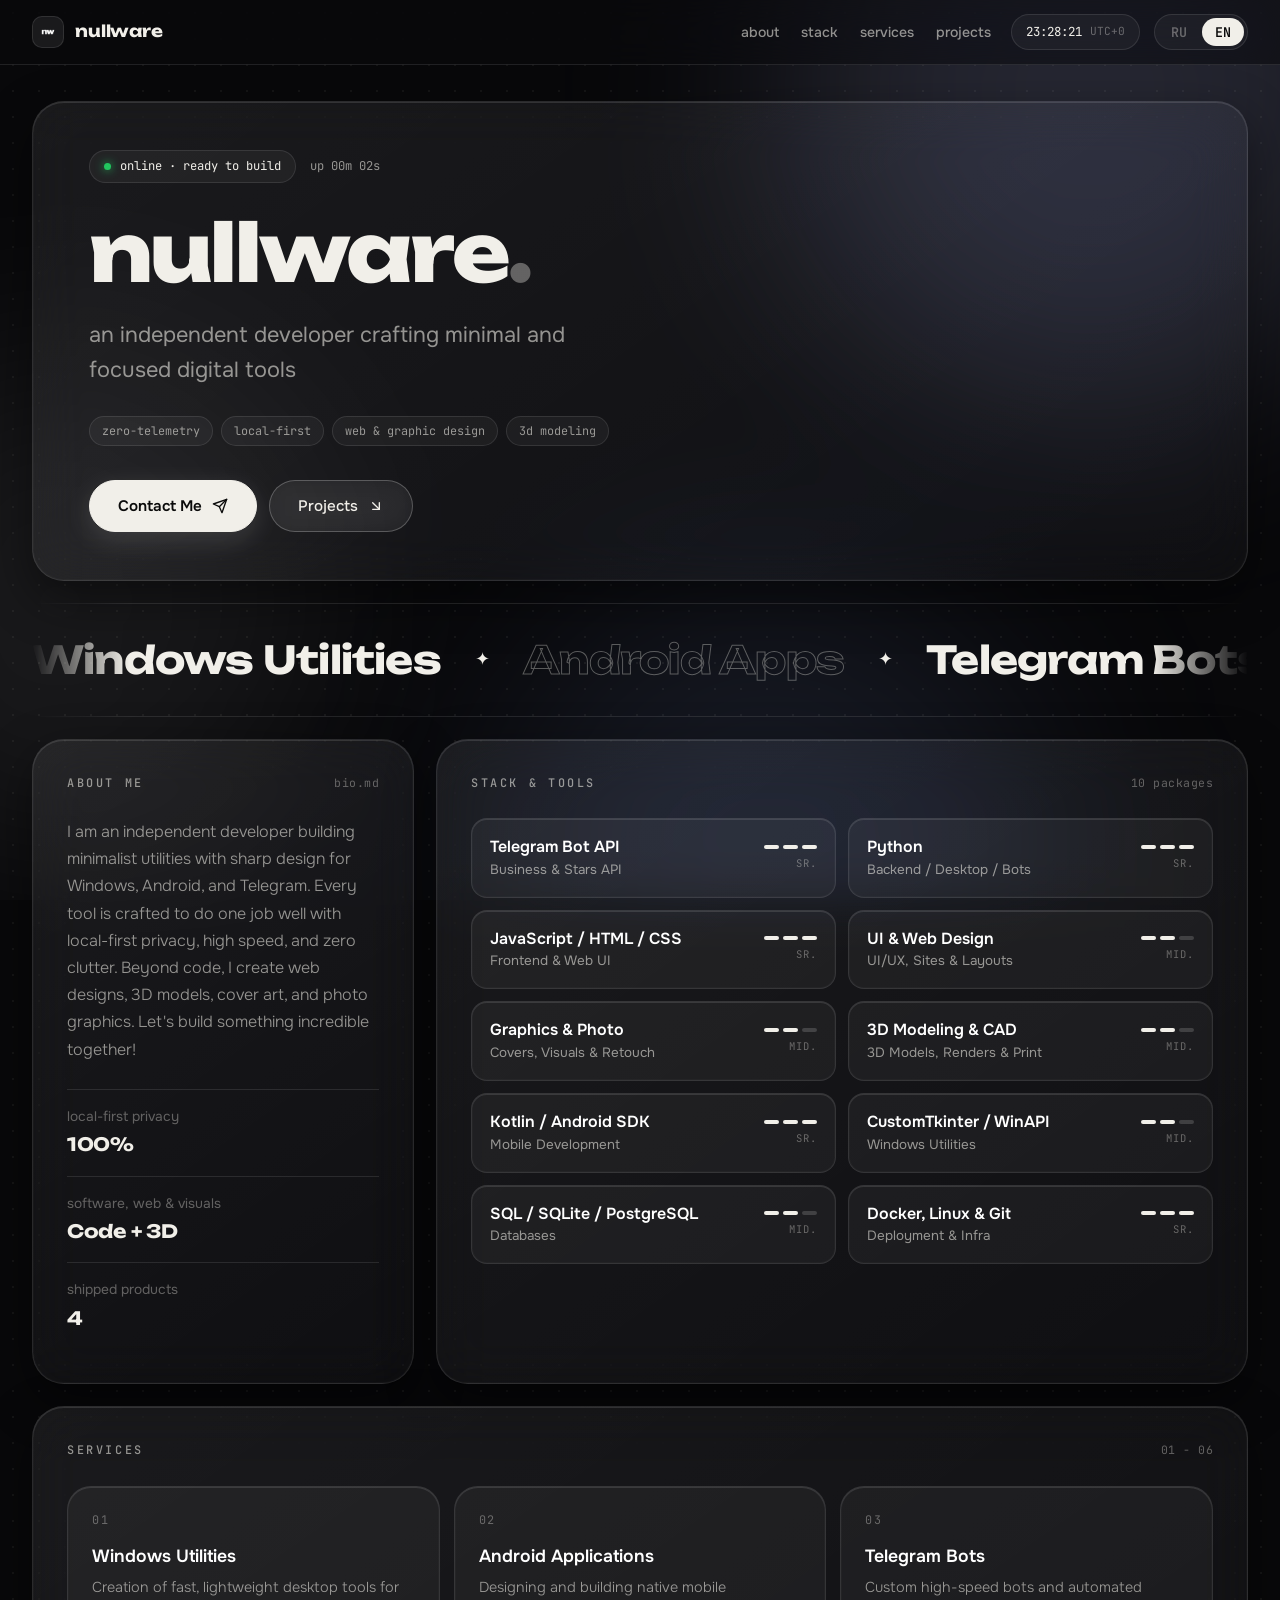
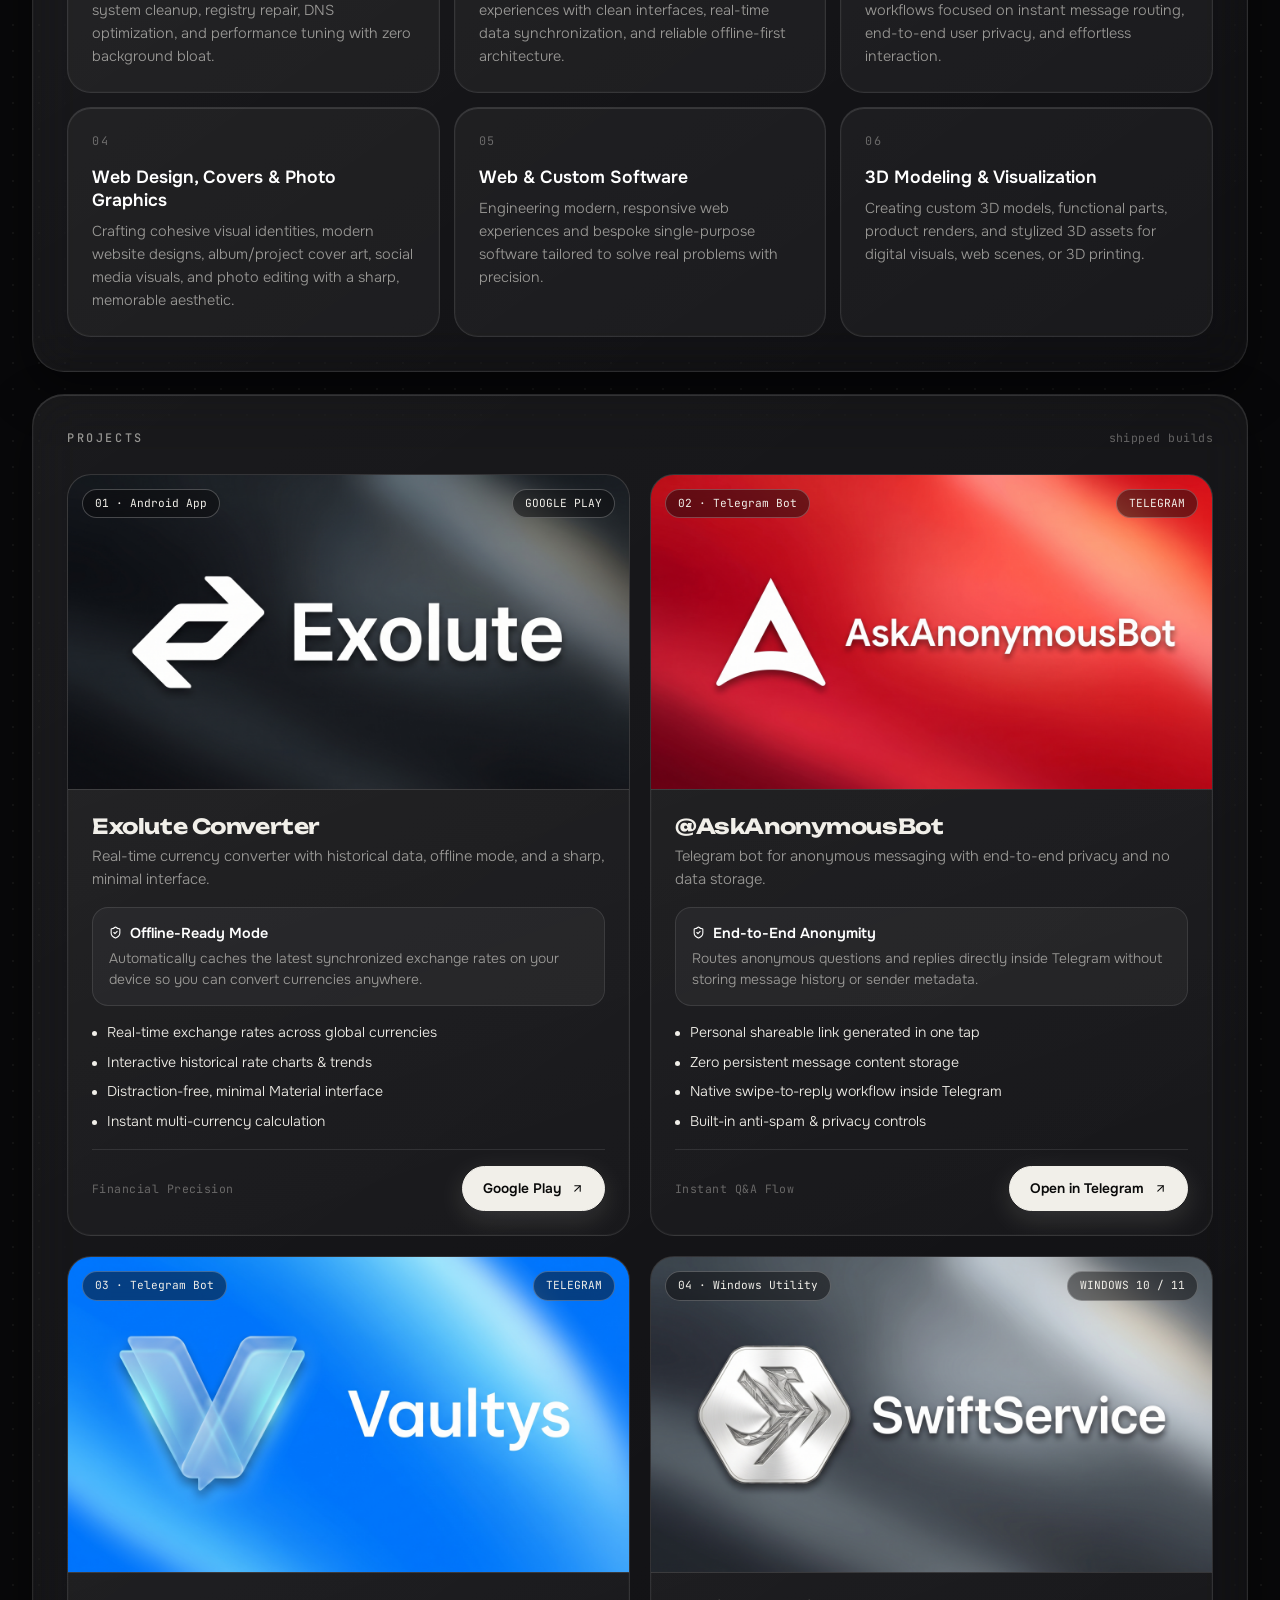
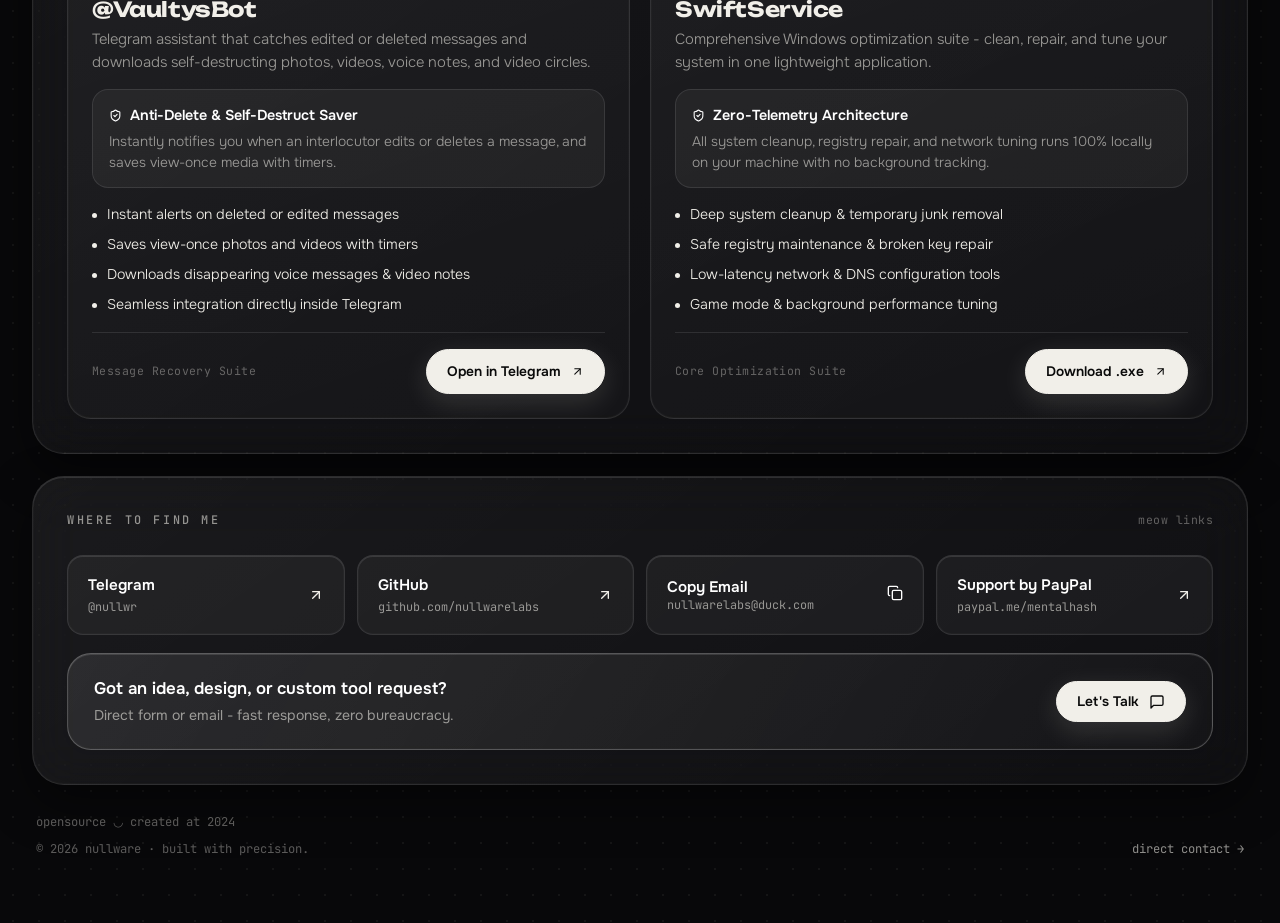
==== commit b33fa4dd: "Update page title for consistency and clarity" ====
--- a/index.html
+++ b/index.html
@@ -3,7 +3,7 @@
 <head>
   <meta charset="UTF-8" />
   <meta name="viewport" content="width=device-width, initial-scale=1.0" />
-  <title>nullware - minimal & focused digital tools, design & 3D</title>
+  <title>nullware</title>
   <meta name="description" content="Independent developer & designer building minimalist utilities for Windows, Android, and Telegram, alongside web design, 3D modeling, cover art, and photo editing." />
   <meta name="theme-color" content="#0A0A0A" />
 
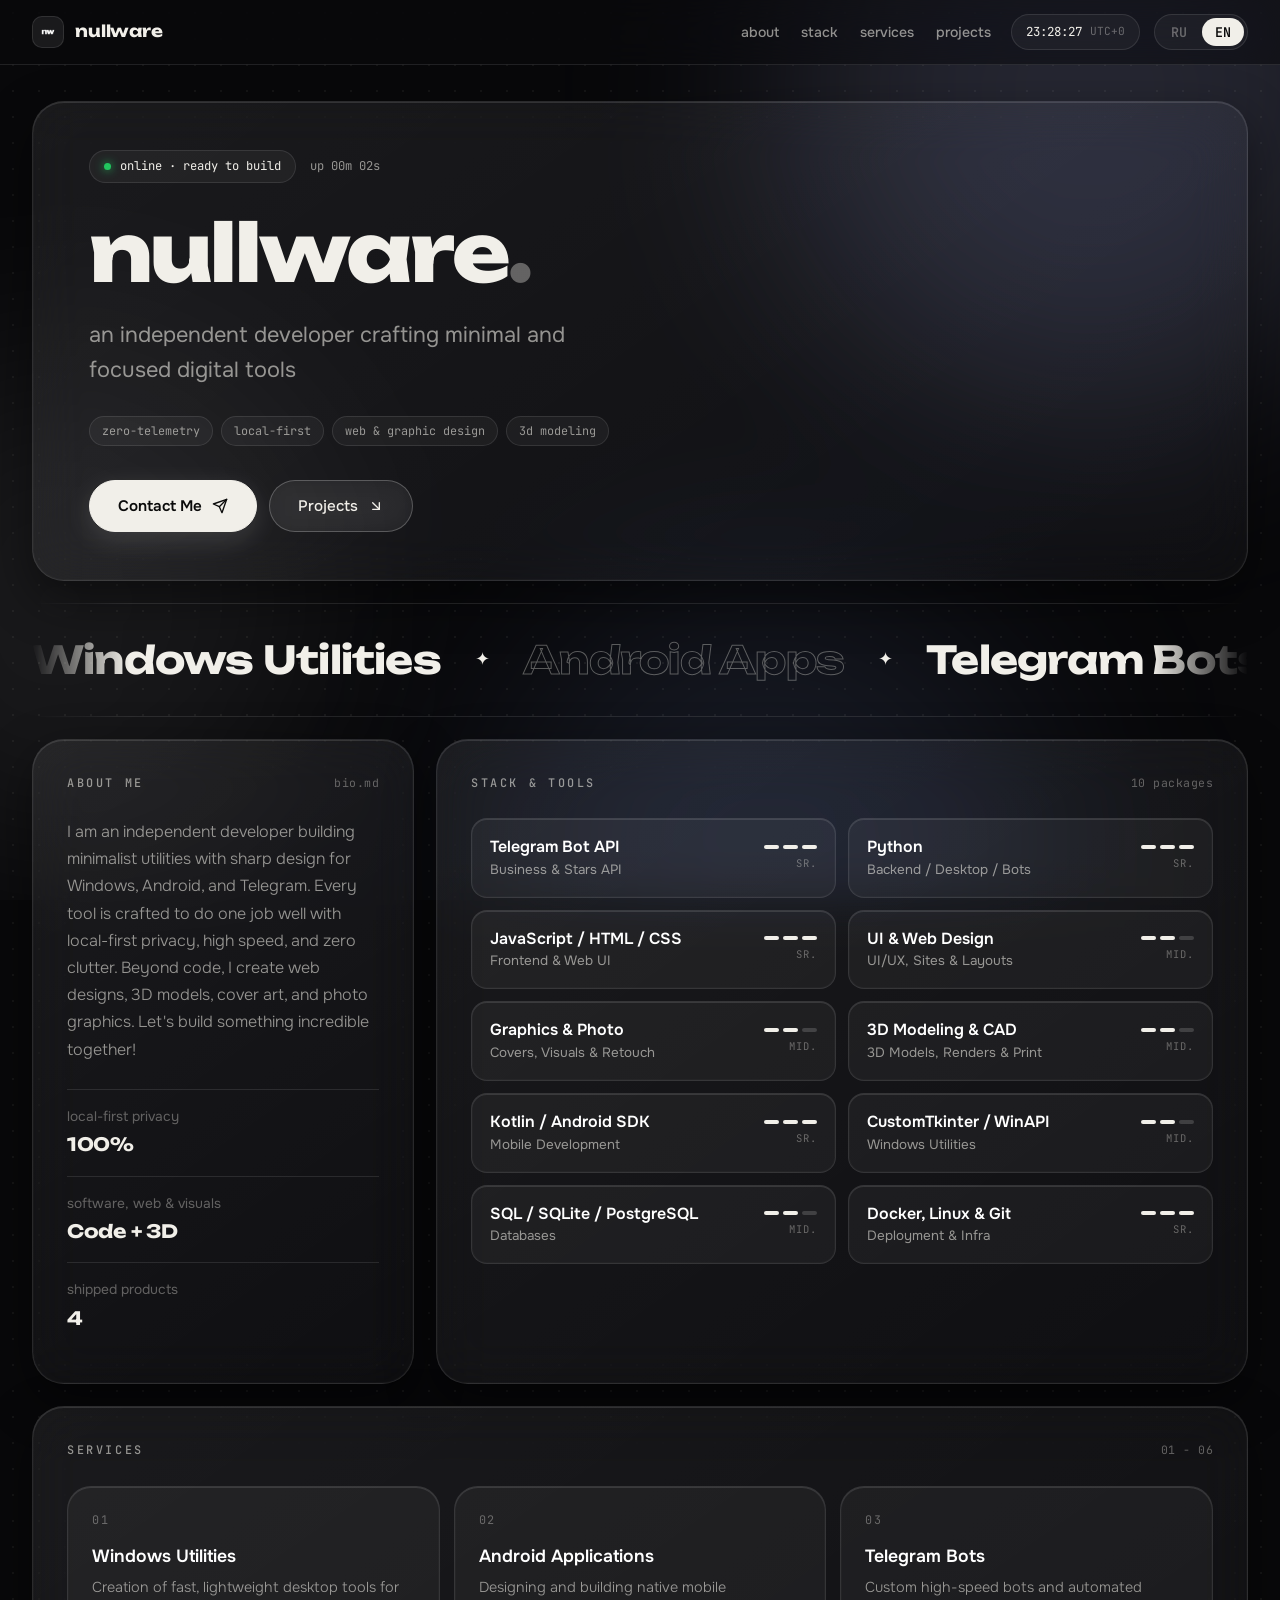
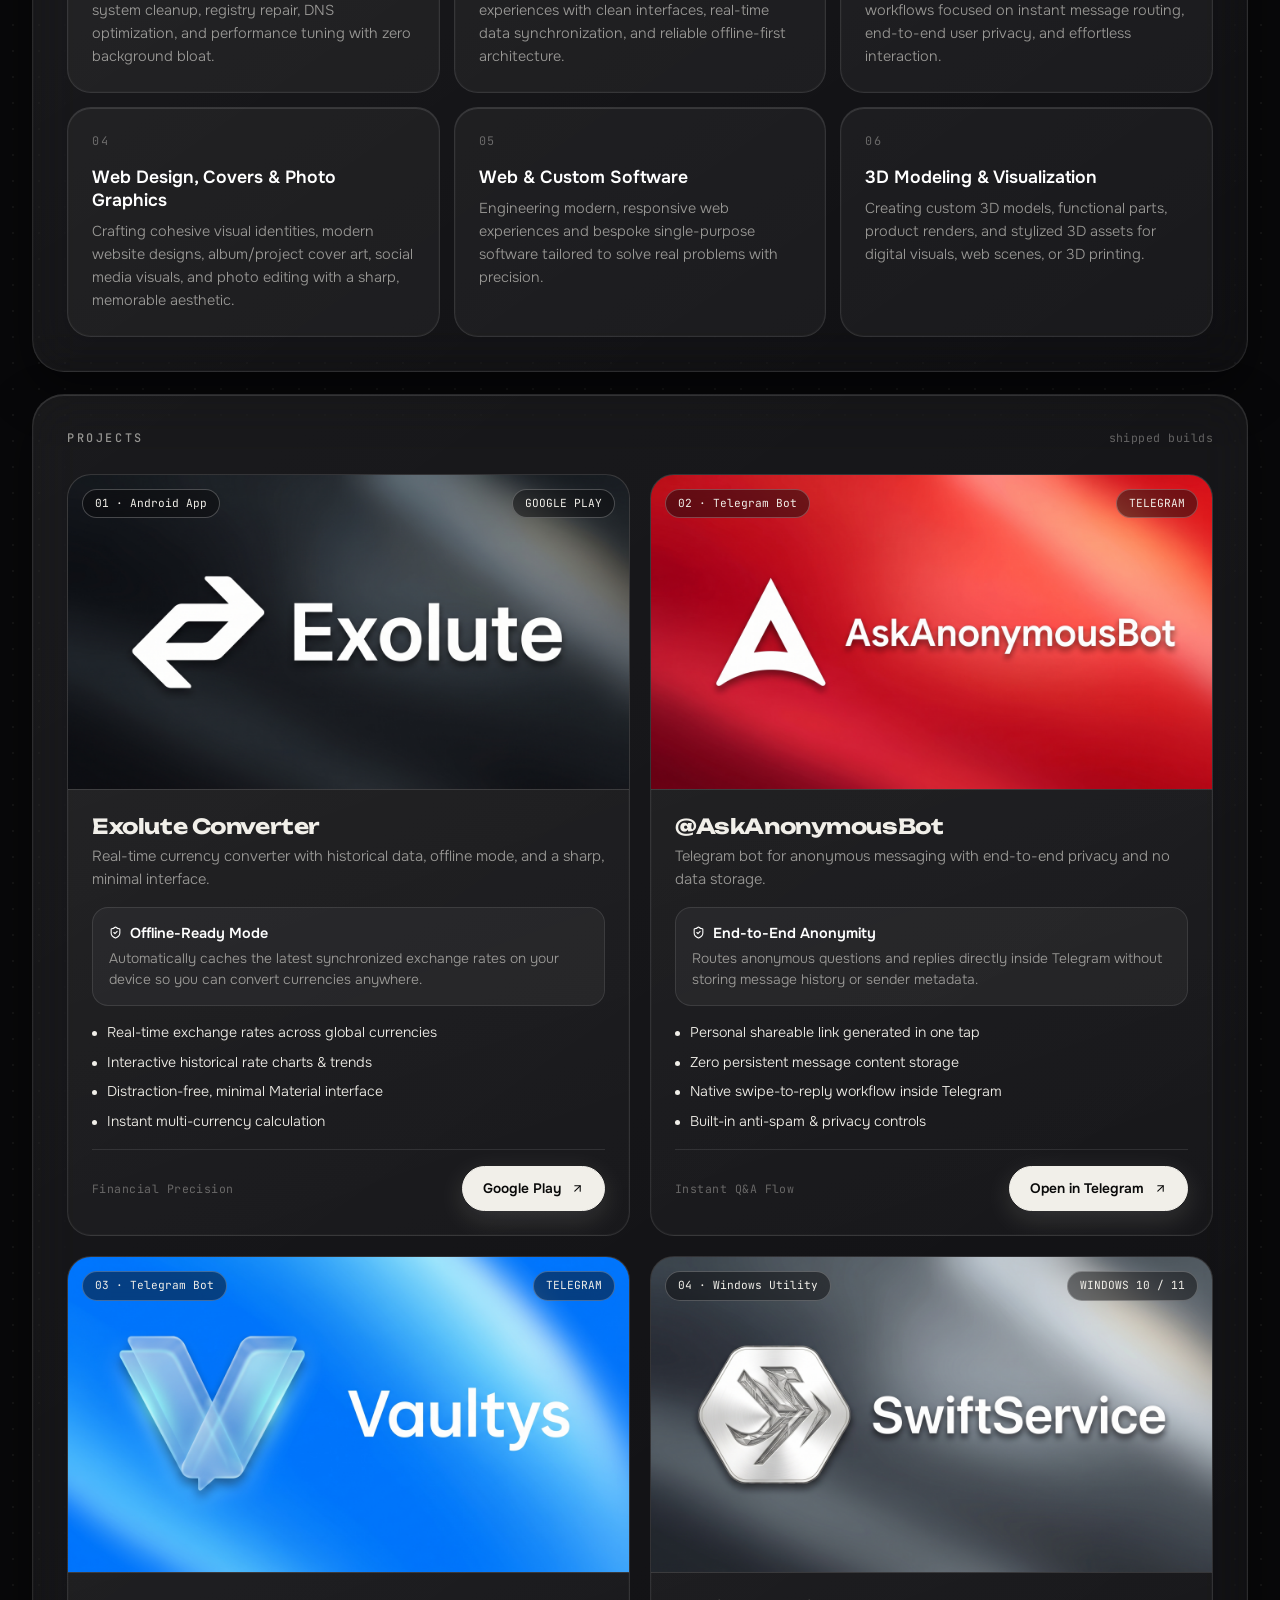
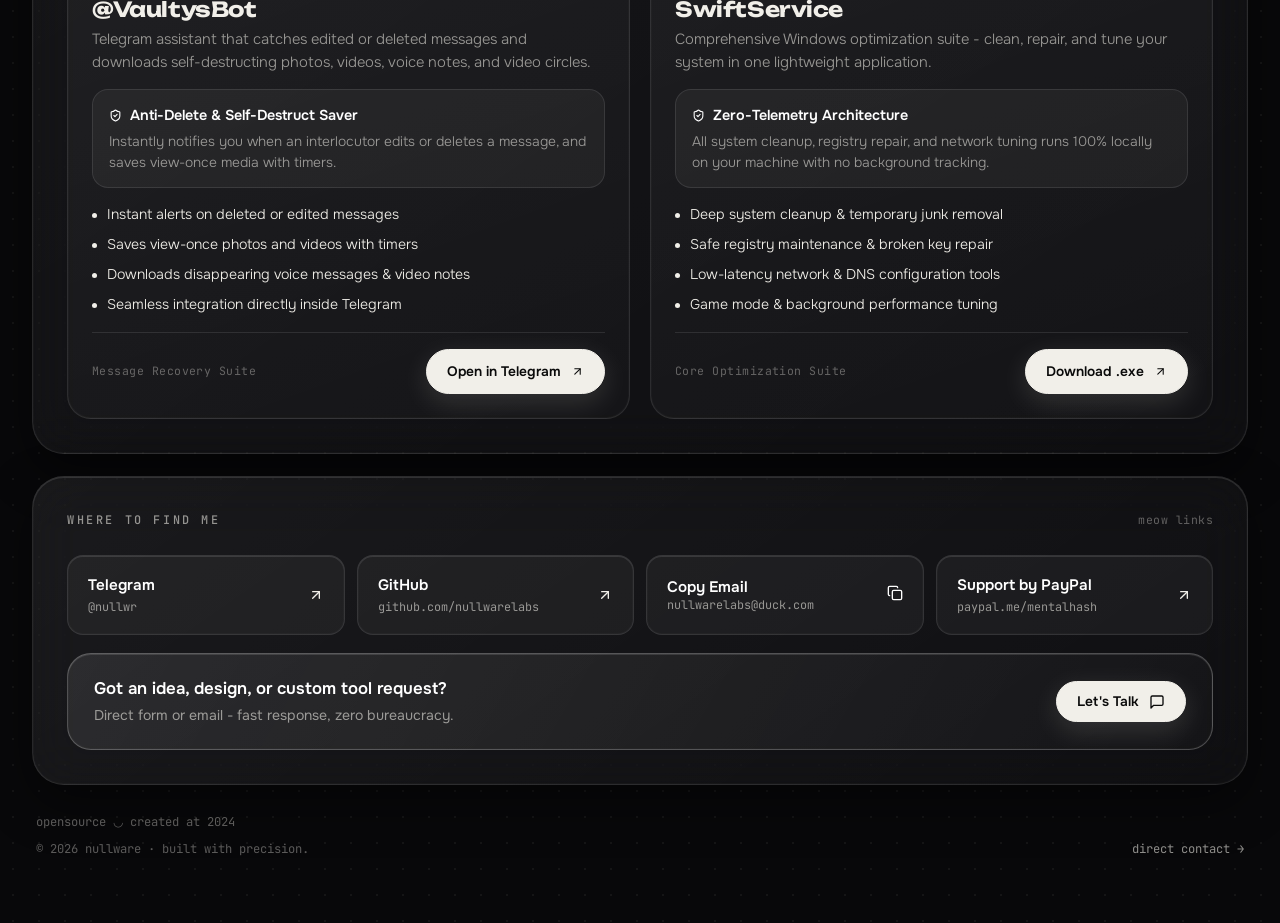
==== commit d8875ae0: "Update Open Graph title for consistency" ====
--- a/index.html
+++ b/index.html
@@ -8,7 +8,7 @@
   <meta name="theme-color" content="#0A0A0A" />
 
   <meta property="og:type" content="website" />
-  <meta property="og:title" content="nullware - software, web design & 3D" />
+  <meta property="og:title" content="nullware" />
   <meta property="og:description" content="Independent developer & designer crafting minimal digital tools, web interfaces, 3D models, and visual graphics." />
   <meta property="og:image" content="src/logo/nobg%20logo.png" />
   <meta name="twitter:card" content="summary" />
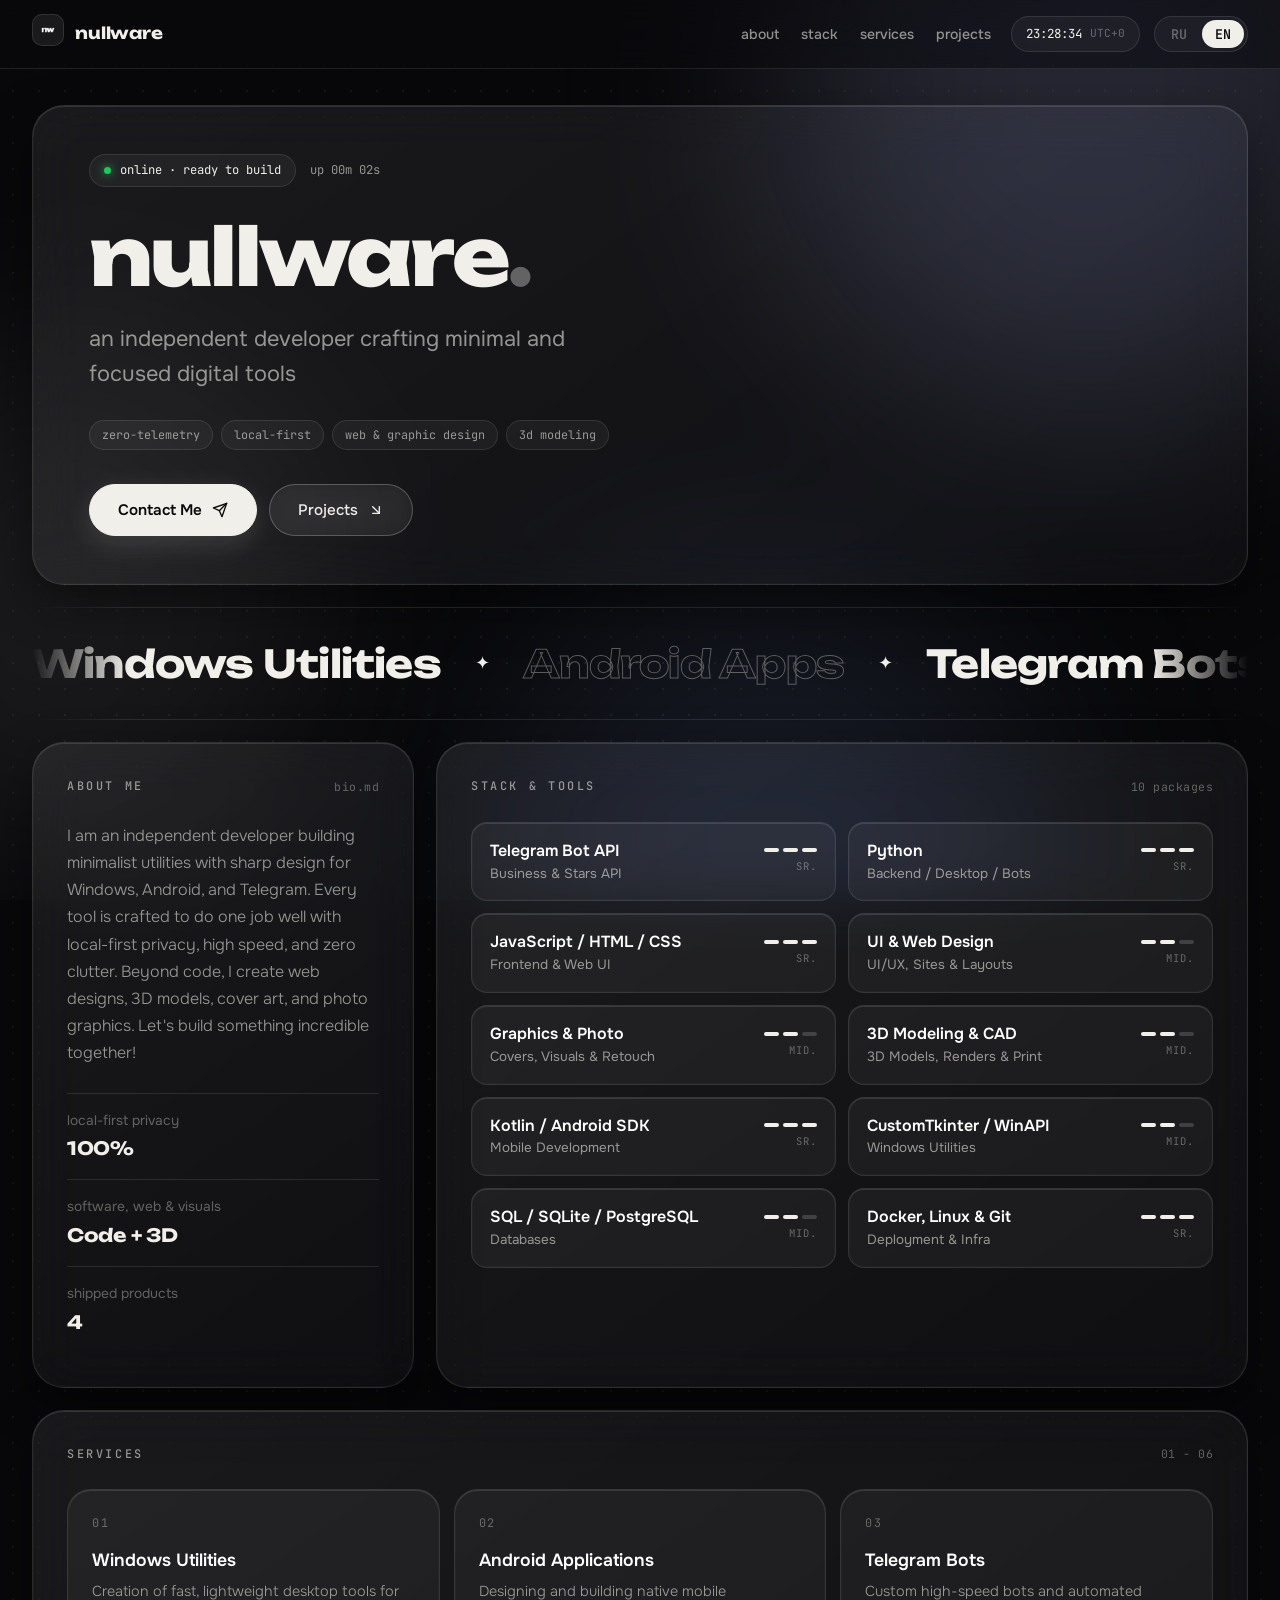
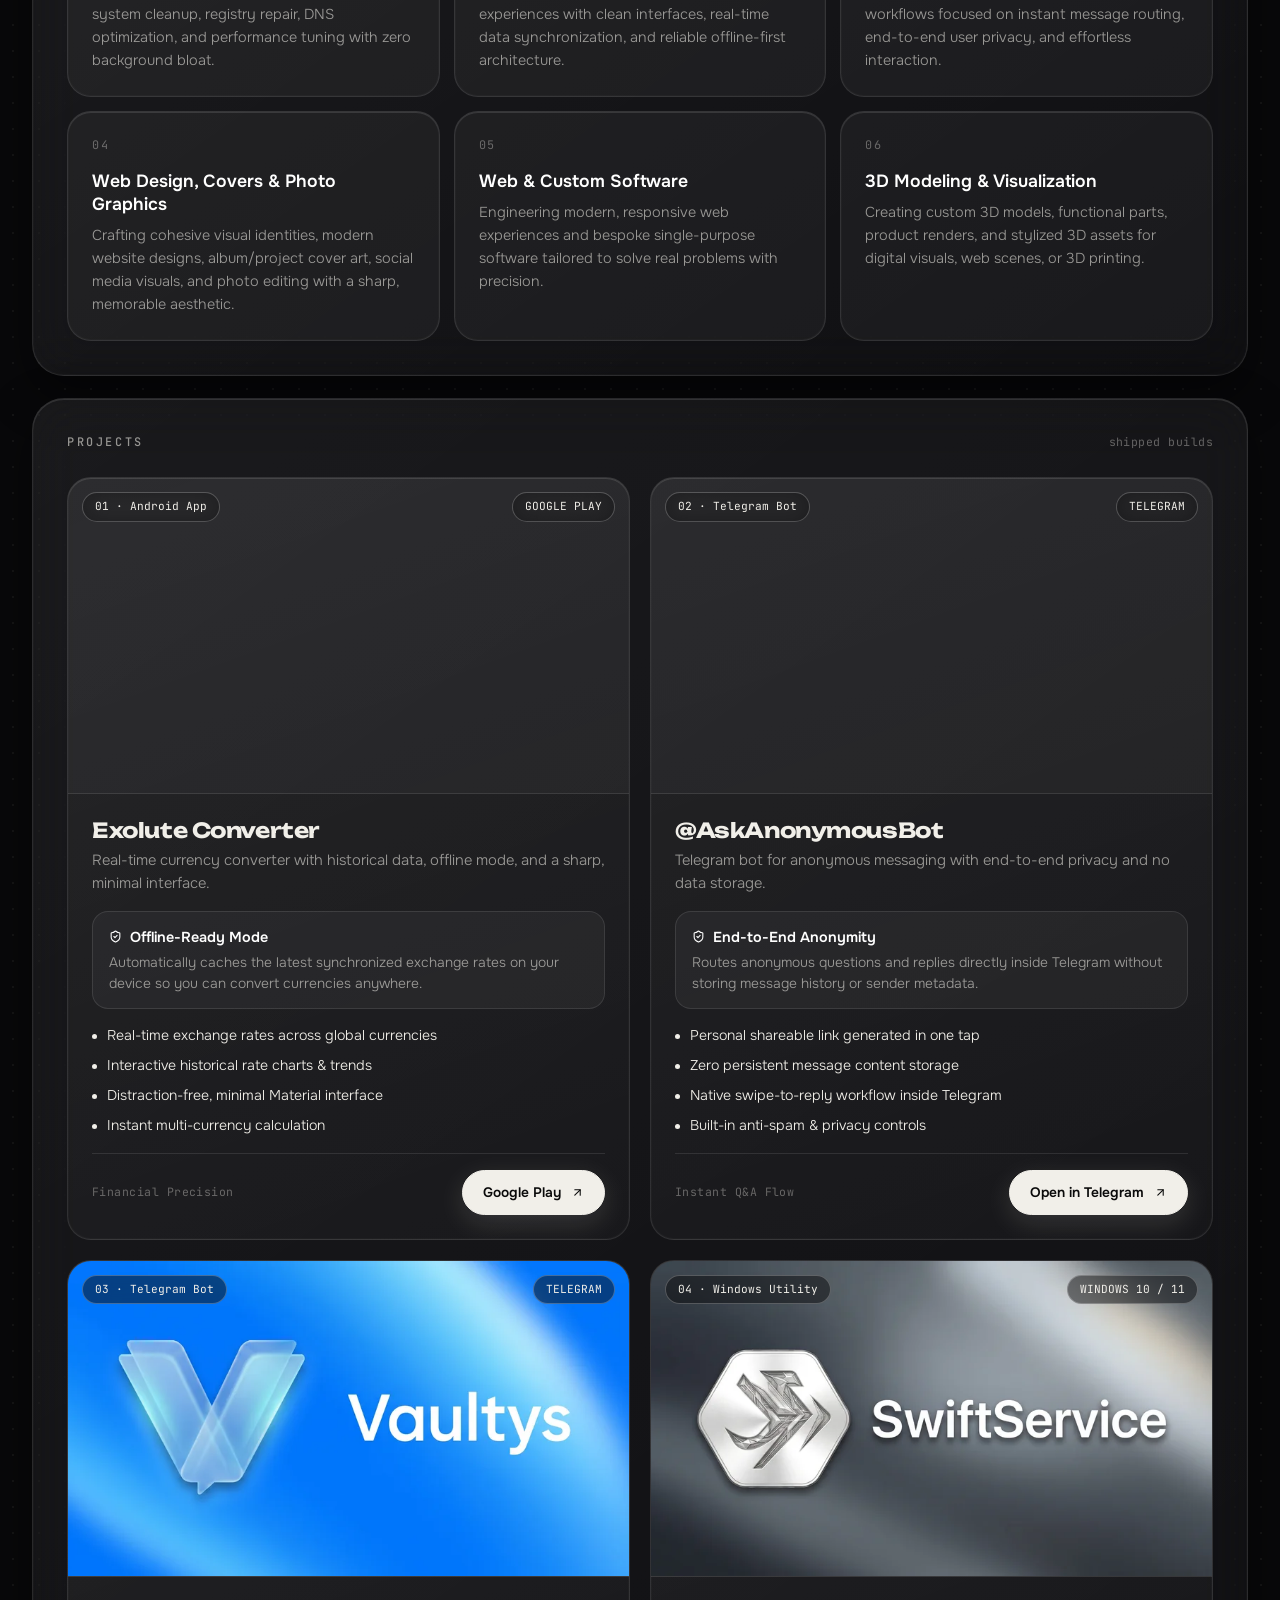
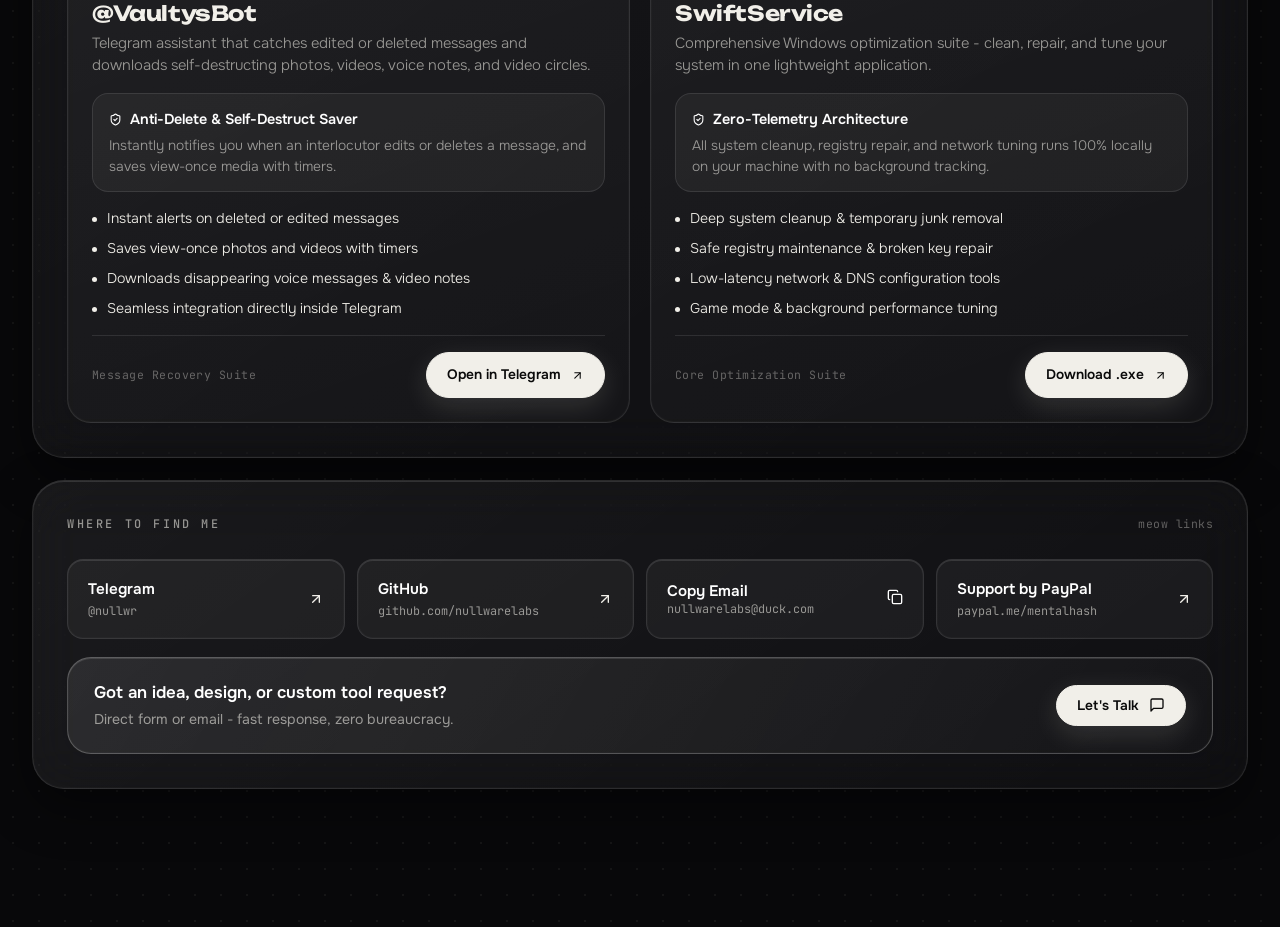
==== commit 7503c6d4: "Refactor code structure for improved readability and maintainability" ====
--- a/index.html
+++ b/index.html
@@ -26,7 +26,10 @@
   <header class="site-header">
     <div class="header-inner">
       <a href="#" class="brand">
-        <img src="src/logo/nobg%20logo.png" alt="nullware logo" class="brand-logo" />
+        <picture>
+          <source srcset="src/logo/nobg%20logo.webp" type="image/webp" />
+          <img src="src/logo/nobg%20logo.png" alt="nullware logo" class="brand-logo" width="32" height="32" decoding="async" />
+        </picture>
         <span class="brand-name">nullware</span>
       </a>
 
--- a/style.css
+++ b/style.css
@@ -41,6 +41,7 @@
   scroll-padding-top: 90px;
   -webkit-font-smoothing: antialiased;
   -moz-osx-font-smoothing: grayscale;
+  overflow-x: hidden;
 }
 
 body {
@@ -51,16 +52,31 @@
   overflow-x: hidden;
   position: relative;
   line-height: 1.55;
+  -webkit-tap-highlight-color: transparent;
 }
 
 a { color: inherit; text-decoration: none; }
 button { font-family: inherit; color: inherit; background: none; border: none; cursor: pointer; }
+a, button { touch-action: manipulation; -webkit-tap-highlight-color: transparent; }
 ul { list-style: none; }
 .hidden { display: none !important; }
 
 /* ---------- background orbs (give the glass something to blur) ---------- */
-.bg-orbs { position: fixed; inset: 0; pointer-events: none; z-index: 0; overflow: hidden; }
-.orb { position: absolute; border-radius: 50%; filter: blur(110px); }
+.bg-orbs {
+  position: fixed;
+  inset: 0;
+  pointer-events: none;
+  z-index: 0;
+  overflow: hidden;
+  contain: strict;
+  transform: translateZ(0);
+}
+.orb {
+  position: absolute;
+  border-radius: 50%;
+  filter: blur(110px);
+  transform: translateZ(0);
+}
 .orb-1 { width: 620px; height: 620px; top: -220px; right: -120px; background: rgba(190, 200, 255, 0.16); }
 .orb-2 { width: 520px; height: 520px; top: 38%; left: -200px; background: rgba(255, 255, 255, 0.07); }
 .orb-3 { width: 560px; height: 560px; bottom: -240px; right: 18%; background: rgba(150, 175, 255, 0.10); }
@@ -95,6 +111,7 @@
   backdrop-filter: blur(22px) saturate(160%);
   -webkit-backdrop-filter: blur(22px) saturate(160%);
   border-bottom: 1px solid var(--glass-border);
+  transform: translateZ(0);
 }
 
 .header-inner {
@@ -136,7 +153,6 @@
   color: var(--text-muted);
   transition: color var(--transition);
 }
-.nav-link:hover { color: #fff; }
 
 .clock-pill {
   display: inline-flex; align-items: center; gap: 8px;
@@ -166,7 +182,6 @@
   border-radius: var(--radius-pill);
   transition: color var(--transition), background var(--transition);
 }
-.lang-btn:hover { color: #fff; }
 .lang-btn.active { color: #0a0a0a; background: var(--cream); }
 
 /* ---------- hero ---------- */
@@ -195,6 +210,7 @@
   background: var(--accent-green);
   box-shadow: 0 0 10px var(--accent-green);
   animation: pulse 2s infinite;
+  will-change: transform, opacity;
 }
 @keyframes pulse { 0%,100% { opacity: 1; transform: scale(1); } 50% { opacity: .45; transform: scale(.9); } }
 
@@ -251,7 +267,6 @@
   border: 1px solid var(--cream);
   box-shadow: 0 8px 28px rgba(241, 239, 233, 0.14);
 }
-.btn-primary:hover { transform: translateY(-2px); background: #fff; box-shadow: 0 12px 34px rgba(241, 239, 233, 0.24); }
 
 .btn-secondary {
   background: var(--glass);
@@ -260,7 +275,6 @@
   backdrop-filter: blur(14px);
   -webkit-backdrop-filter: blur(14px);
 }
-.btn-secondary:hover { background: var(--glass-strong); border-color: rgba(255,255,255,0.4); }
 
 .btn-sm { padding: 11px 20px; font-size: 0.86rem; }
 
@@ -274,7 +288,13 @@
   -webkit-mask-image: linear-gradient(90deg, transparent, #000 8%, #000 92%, transparent);
   mask-image: linear-gradient(90deg, transparent, #000 8%, #000 92%, transparent);
 }
-.marquee-track { display: flex; width: max-content; animation: marquee 40s linear infinite; }
+.marquee-track {
+  display: flex;
+  width: max-content;
+  animation: marquee 40s linear infinite;
+  will-change: transform;
+  transform: translate3d(0, 0, 0);
+}
 
 .marquee-item {
   display: inline-flex; align-items: center; gap: 34px;
@@ -292,7 +312,6 @@
 
 /* ---------- sections ---------- */
 .section-card { padding: 34px; transition: border-color var(--transition); }
-.section-card:hover { border-color: var(--glass-border-hover); }
 
 .split-grid {
   display: grid;
@@ -354,7 +373,6 @@
   display: flex; align-items: center; justify-content: space-between; gap: 12px;
   transition: border-color var(--transition), background var(--transition), transform var(--transition);
 }
-.stack-item:hover { border-color: var(--glass-border-hover); background: var(--glass-strong); transform: translateY(-2px); }
 .stack-left { display: flex; flex-direction: column; min-width: 0; }
 .stack-name { font-size: 1rem; font-weight: 600; color: #fff; }
 .stack-cat { font-size: 0.84rem; color: var(--text-muted); }
@@ -376,7 +394,6 @@
   display: flex; flex-direction: column; gap: 16px;
   transition: border-color var(--transition), background var(--transition), transform var(--transition);
 }
-.service-item:hover { background: var(--glass-strong); border-color: var(--glass-border-hover); transform: translateY(-3px); }
 .service-num { font-family: var(--font-mono); font-size: 0.74rem; letter-spacing: 0.14em; color: var(--text-dim); }
 .service-body { display: flex; flex-direction: column; gap: 8px; }
 .service-title { font-size: 1.1rem; font-weight: 600; line-height: 1.3; color: #fff; }
@@ -393,7 +410,6 @@
   display: flex; flex-direction: column;
   transition: border-color var(--transition), transform var(--transition);
 }
-.project-card:hover { border-color: var(--glass-border-hover); transform: translateY(-3px); }
 
 .project-media {
   position: relative; width: 100%; aspect-ratio: 16 / 9;
@@ -401,8 +417,8 @@
   overflow: hidden;
   border-bottom: 1px solid var(--glass-border);
 }
-.project-img { width: 100%; height: 100%; object-fit: cover; display: block; transition: transform 0.5s cubic-bezier(0.25,0.1,0.25,1); }
-.project-card:hover .project-img { transform: scale(1.04); }
+.project-picture { display: block; width: 100%; height: 100%; }
+.project-img { width: 100%; height: 100%; object-fit: cover; display: block; transition: transform 0.5s cubic-bezier(0.25,0.1,0.25,1), opacity 0.3s ease; }
 
 .project-placeholder {
   position: absolute; inset: 0;
@@ -443,7 +459,6 @@
   color: #fff; display: inline-flex; align-items: center; justify-content: center;
   transition: background var(--transition), color var(--transition);
 }
-.gallery-btn:hover { background: var(--cream); color: #000; }
 
 .project-content { padding: 24px; display: flex; flex-direction: column; gap: 16px; flex: 1; }
 .project-name { font-family: var(--font-display); font-size: 1.3rem; font-weight: 700; letter-spacing: -0.02em; line-height: 1.2; color: var(--cream); margin-bottom: 6px; }
@@ -481,7 +496,6 @@
   text-align: left; width: 100%;
   transition: border-color var(--transition), background var(--transition), transform var(--transition);
 }
-.social-card:hover { border-color: var(--glass-border-hover); background: var(--glass-strong); transform: translateY(-2px); }
 .social-info { display: flex; flex-direction: column; min-width: 0; }
 .social-label { font-size: 0.95rem; font-weight: 600; color: #fff; }
 .social-handle { font-family: var(--font-mono); font-size: 0.74rem; color: var(--text-muted); white-space: nowrap; overflow: hidden; text-overflow: ellipsis; }
@@ -506,7 +520,6 @@
 }
 .footer-top, .footer-bottom { display: flex; align-items: center; justify-content: space-between; flex-wrap: wrap; gap: 8px; }
 .footer-link { font-family: var(--font-mono); font-size: 0.76rem; color: var(--text-muted); transition: color var(--transition); }
-.footer-link:hover { color: #fff; }
 
 /* ---------- modal ---------- */
 .modal {
@@ -544,7 +557,6 @@
   color: var(--text-muted);
   transition: background var(--transition), color var(--transition);
 }
-.icon-btn:hover { background: var(--glass-strong); color: #fff; }
 
 .modal-desc { font-size: 0.95rem; font-weight: 300; line-height: 1.6; color: var(--text-muted); margin-bottom: 18px; }
 .modal-quick-links { display: flex; flex-wrap: wrap; gap: 8px; margin-bottom: 20px; }
@@ -556,7 +568,6 @@
   font-family: var(--font-mono); font-size: 0.75rem; color: var(--text);
   transition: background var(--transition), border-color var(--transition);
 }
-.chip-link:hover { background: var(--glass-strong); border-color: var(--glass-border-hover); }
 .chip-support { background: var(--glass-strong); border-color: rgba(255,255,255,0.25); }
 .chip-inner { display: inline-flex; align-items: center; gap: 7px; }
 
@@ -588,6 +599,29 @@
 .accent-icon, .text-orange { color: #fff; }
 .text-success { color: var(--accent-green); }
 
+/* ---------- active tap feedback ---------- */
+.btn:active { transform: scale(0.97); }
+.stack-item:active, .service-item:active, .social-card:active { transform: scale(0.985); }
+.chip-link:active, .icon-btn:active, .gallery-btn:active { transform: scale(0.94); }
+
+/* ---------- desktop-only hovers (prevents touch-scroll stutter on mobile) ---------- */
+@media (hover: hover) and (pointer: fine) {
+  .nav-link:hover { color: #fff; }
+  .lang-btn:hover { color: #fff; }
+  .btn-primary:hover { transform: translateY(-2px); background: #fff; box-shadow: 0 12px 34px rgba(241, 239, 233, 0.24); }
+  .btn-secondary:hover { background: var(--glass-strong); border-color: rgba(255,255,255,0.4); }
+  .section-card:hover { border-color: var(--glass-border-hover); }
+  .stack-item:hover { border-color: var(--glass-border-hover); background: var(--glass-strong); transform: translateY(-2px); }
+  .service-item:hover { background: var(--glass-strong); border-color: var(--glass-border-hover); transform: translateY(-3px); }
+  .project-card:hover { border-color: var(--glass-border-hover); transform: translateY(-3px); }
+  .project-card:hover .project-img { transform: scale(1.04); }
+  .gallery-btn:hover { background: var(--cream); color: #000; }
+  .social-card:hover { border-color: var(--glass-border-hover); background: var(--glass-strong); transform: translateY(-2px); }
+  .footer-link:hover { color: #fff; }
+  .icon-btn:hover { background: var(--glass-strong); color: #fff; }
+  .chip-link:hover { background: var(--glass-strong); border-color: var(--glass-border-hover); }
+}
+
 /* ---------- responsive ---------- */
 @media (max-width: 1100px) {
   .split-grid { grid-template-columns: 1fr; }
@@ -599,6 +633,78 @@
 @media (max-width: 900px) {
   .projects-list { grid-template-columns: 1fr; }
   .header-nav { display: none; }
+}
+
+/* mobile GPU & rendering optimizations (prevents lag without changing visual style) */
+@media (max-width: 900px), (hover: none) and (pointer: coarse) {
+  :root {
+    --blur: blur(12px);
+    --glass-shadow: 0 10px 30px rgba(0, 0, 0, 0.35);
+  }
+
+  .bg-orbs {
+    contain: strict;
+  }
+
+  .orb {
+    filter: none;
+  }
+
+  .orb-1 {
+    width: 480px;
+    height: 480px;
+    background: radial-gradient(circle, rgba(190, 200, 255, 0.18) 0%, rgba(190, 200, 255, 0.08) 40%, transparent 70%);
+  }
+
+  .orb-2 {
+    width: 420px;
+    height: 420px;
+    background: radial-gradient(circle, rgba(255, 255, 255, 0.09) 0%, rgba(255, 255, 255, 0.03) 40%, transparent 70%);
+  }
+
+  .orb-3 {
+    width: 460px;
+    height: 460px;
+    background: radial-gradient(circle, rgba(150, 175, 255, 0.12) 0%, rgba(150, 175, 255, 0.04) 40%, transparent 70%);
+  }
+
+  .site-header {
+    background: rgba(10, 10, 12, 0.84);
+    backdrop-filter: blur(10px);
+    -webkit-backdrop-filter: blur(10px);
+  }
+
+  .card {
+    contain: paint;
+  }
+
+  .badge-pill {
+    background: rgba(10, 10, 12, 0.8);
+    backdrop-filter: none;
+    -webkit-backdrop-filter: none;
+  }
+
+  .gallery-btn {
+    background: rgba(10, 10, 12, 0.8);
+    backdrop-filter: none;
+    -webkit-backdrop-filter: none;
+  }
+
+  .btn-secondary {
+    background: var(--glass-strong);
+    backdrop-filter: none;
+    -webkit-backdrop-filter: none;
+  }
+
+  .modal {
+    backdrop-filter: blur(10px);
+    -webkit-backdrop-filter: blur(10px);
+  }
+
+  .modal-panel {
+    backdrop-filter: blur(12px);
+    -webkit-backdrop-filter: blur(12px);
+  }
 }
 
 @media (max-width: 600px) {
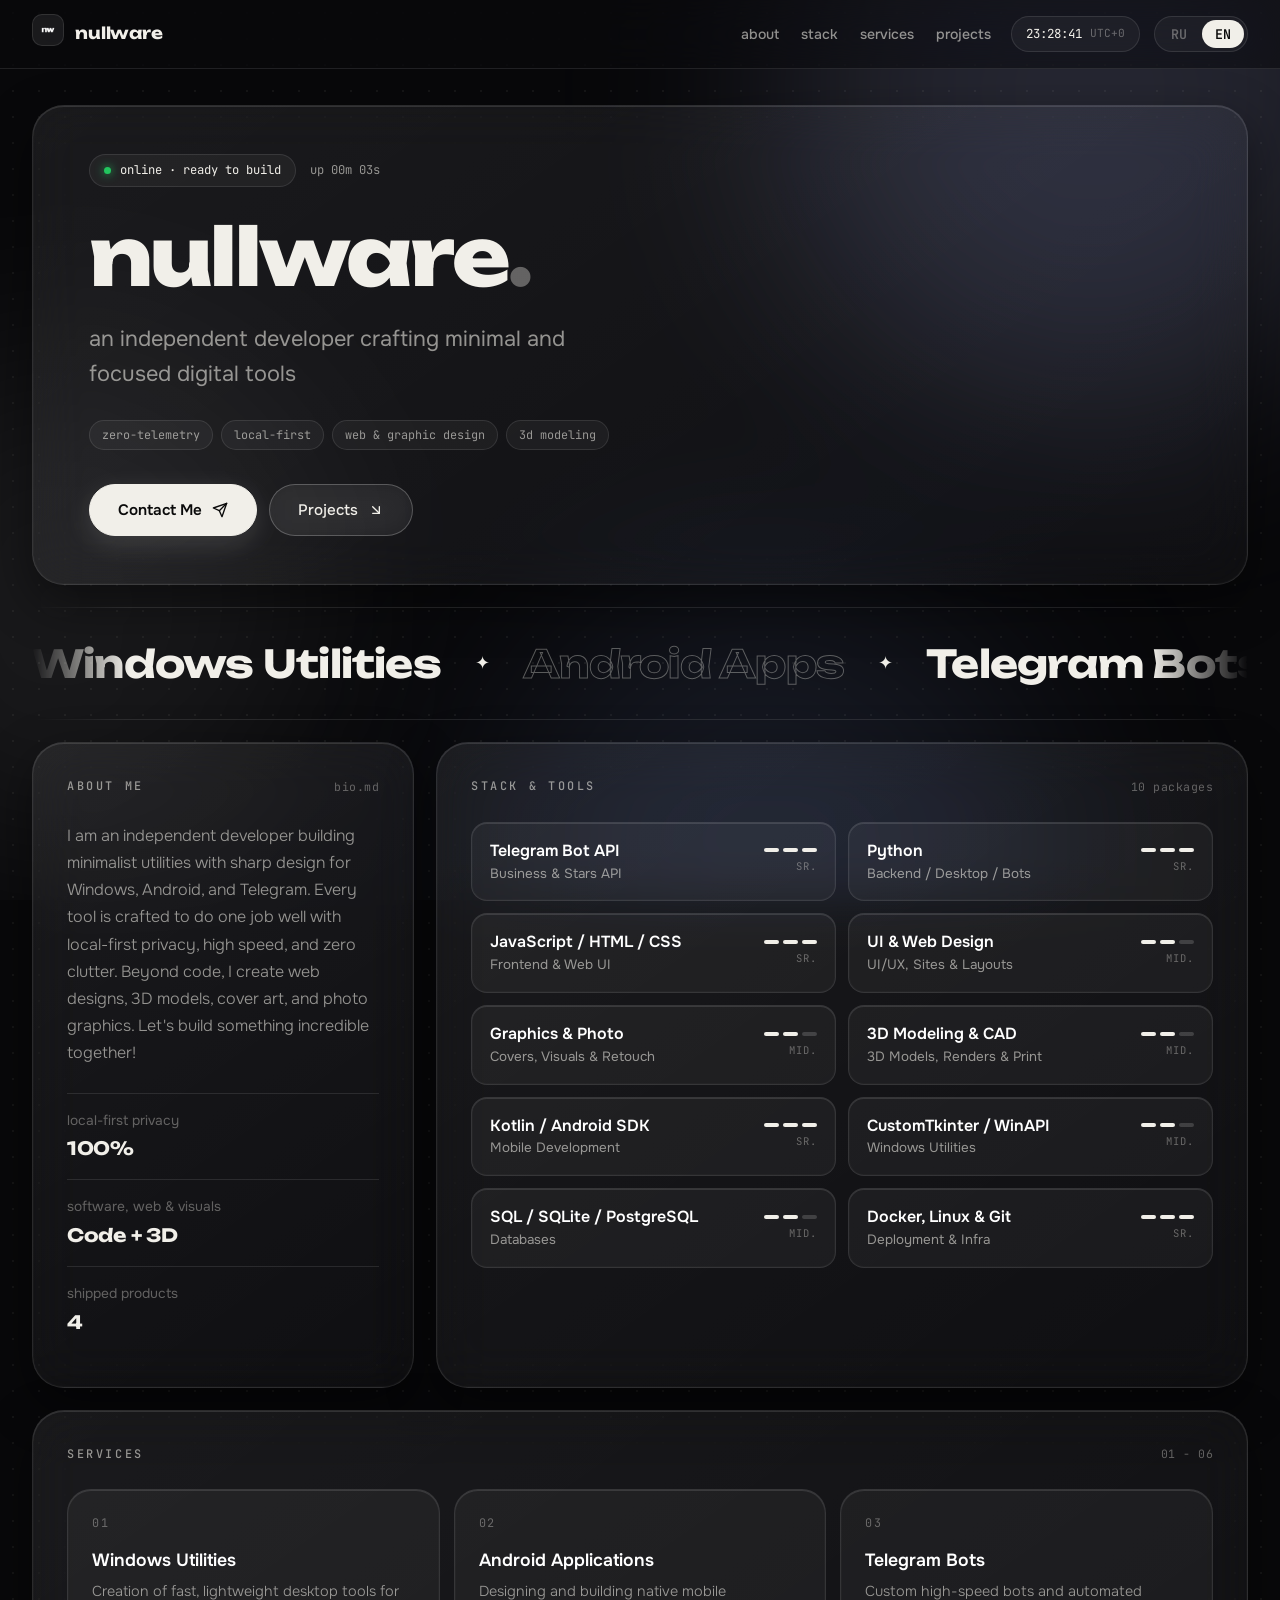
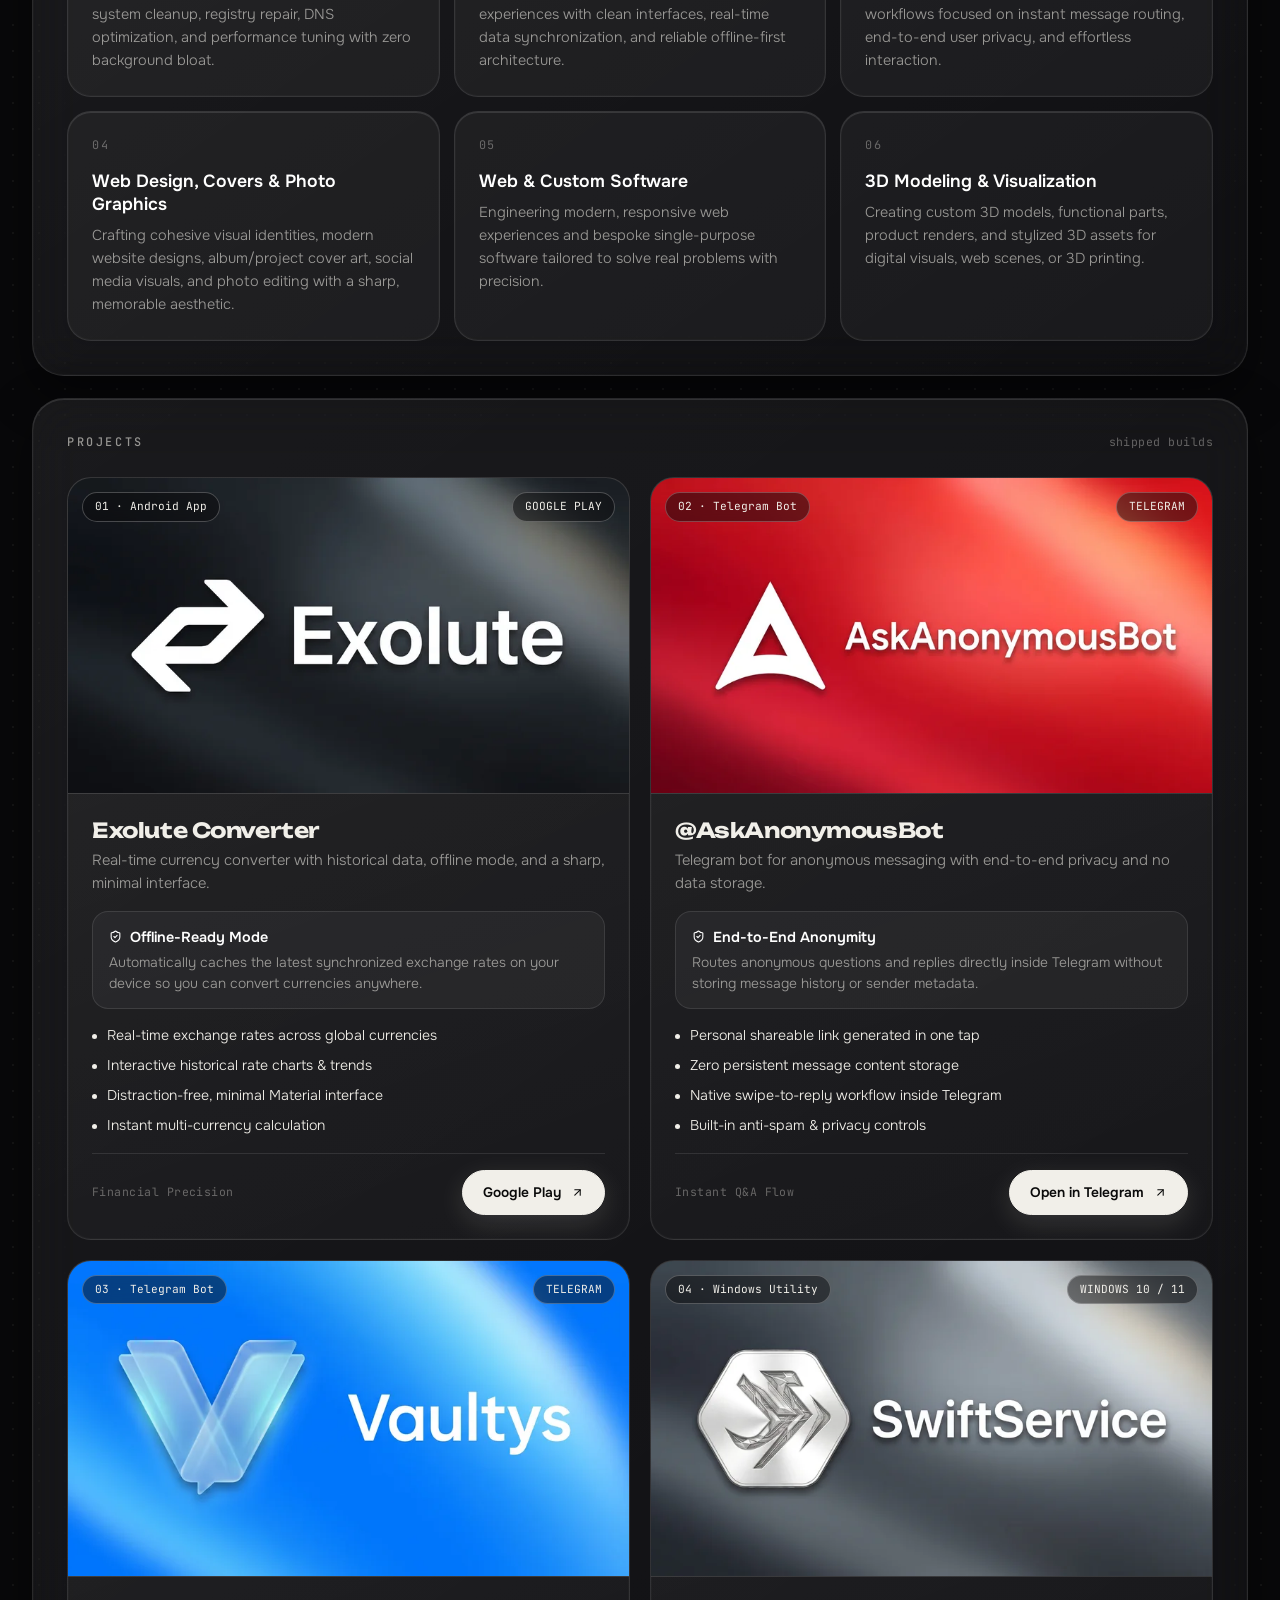
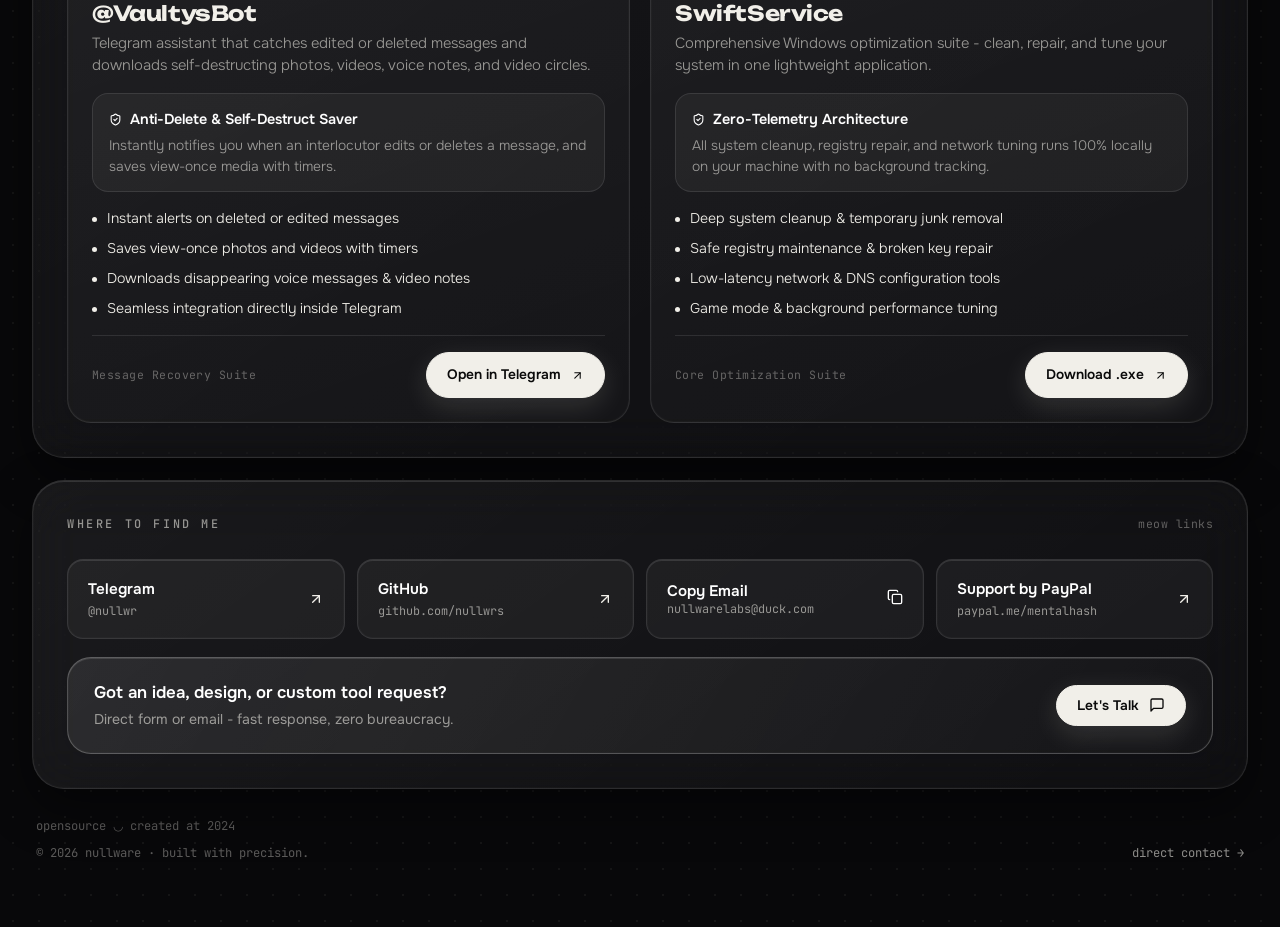
==== commit 1c3bd47e: "Update URLs and site verification for consistency across project files" ====
--- a/index.html
+++ b/index.html
@@ -235,7 +235,7 @@
 
       <form id="contact-form" action="https://formsubmit.co/nullwarelabs@duck.com" method="POST" class="contact-form">
         <input type="hidden" name="_captcha" value="false" />
-        <input type="hidden" name="_subject" value="New message from nullwarelabs.github.io" />
+        <input type="hidden" name="_subject" value="New message from nullwrs.github.io" />
 
         <div class="form-row">
           <input type="text" name="name" required maxlength="100" data-i18n-placeholder="modal.namePlaceholder" placeholder="Your name" class="form-input" />
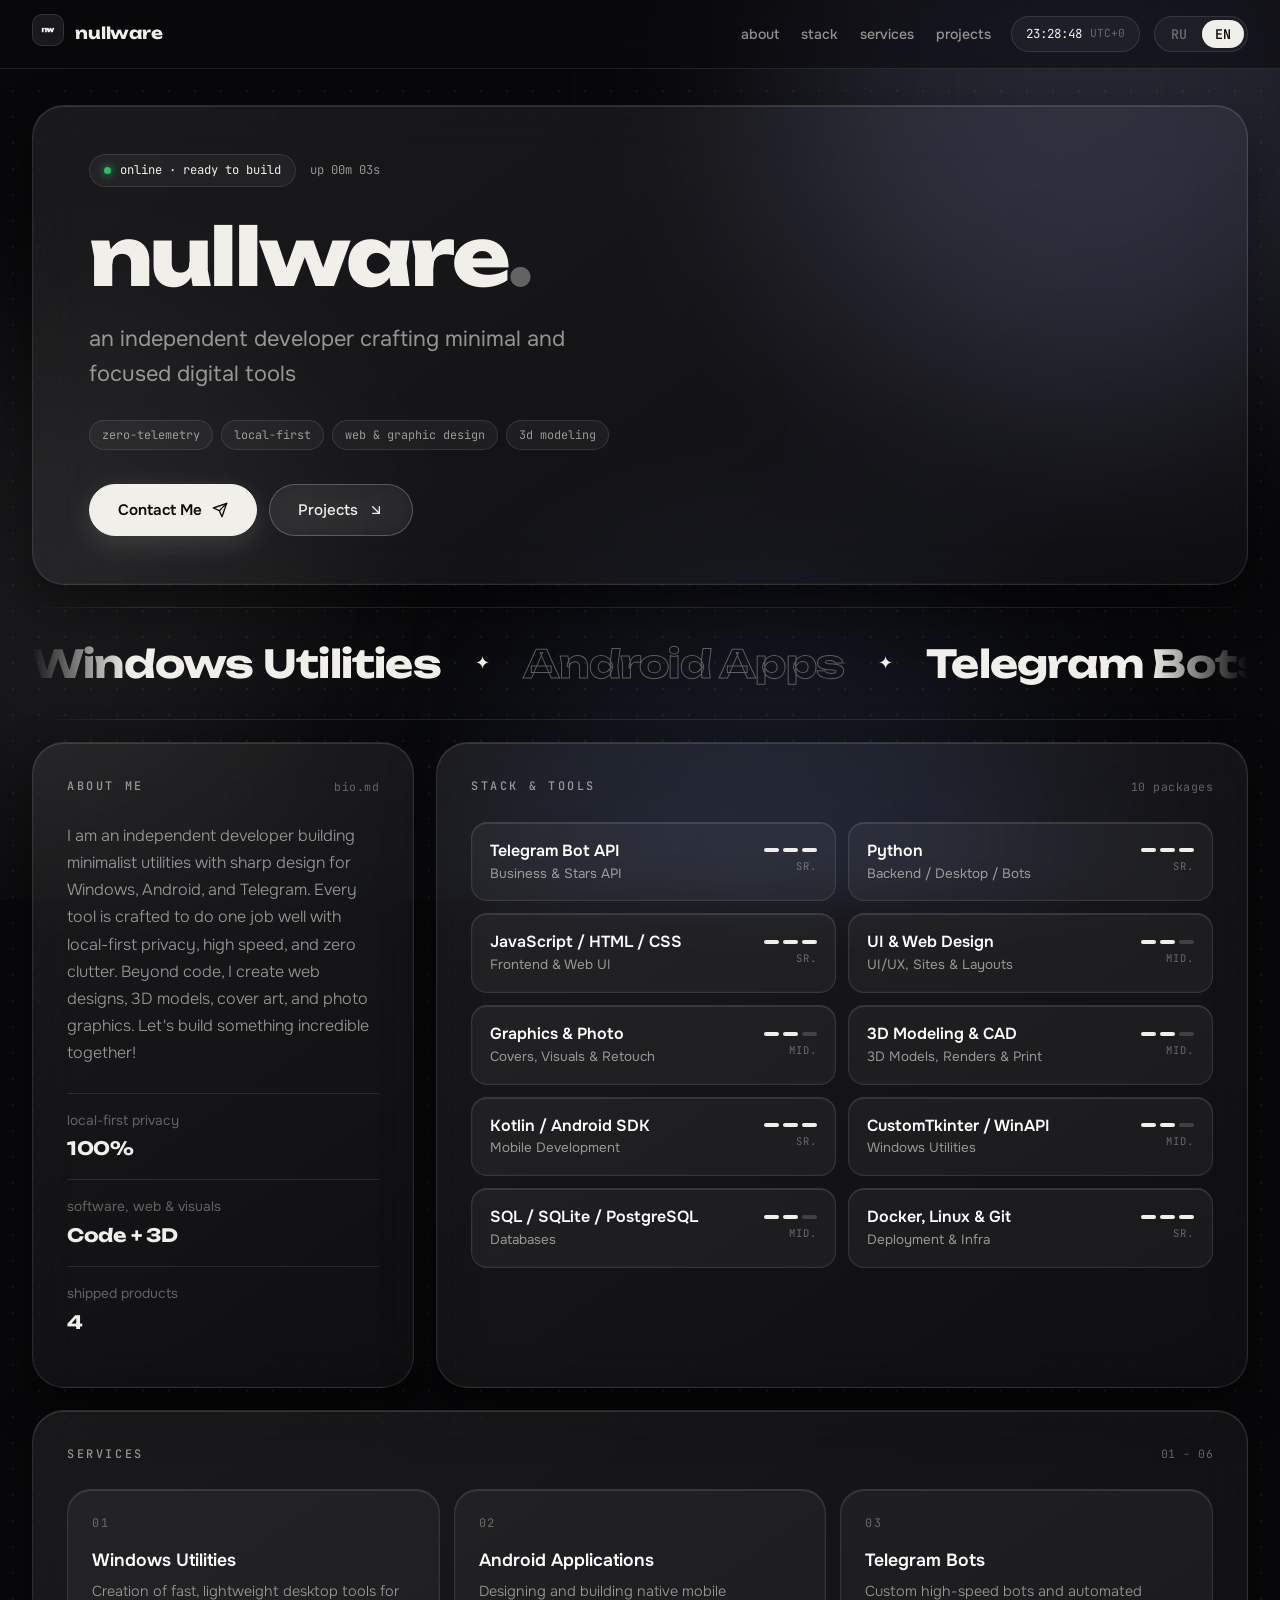
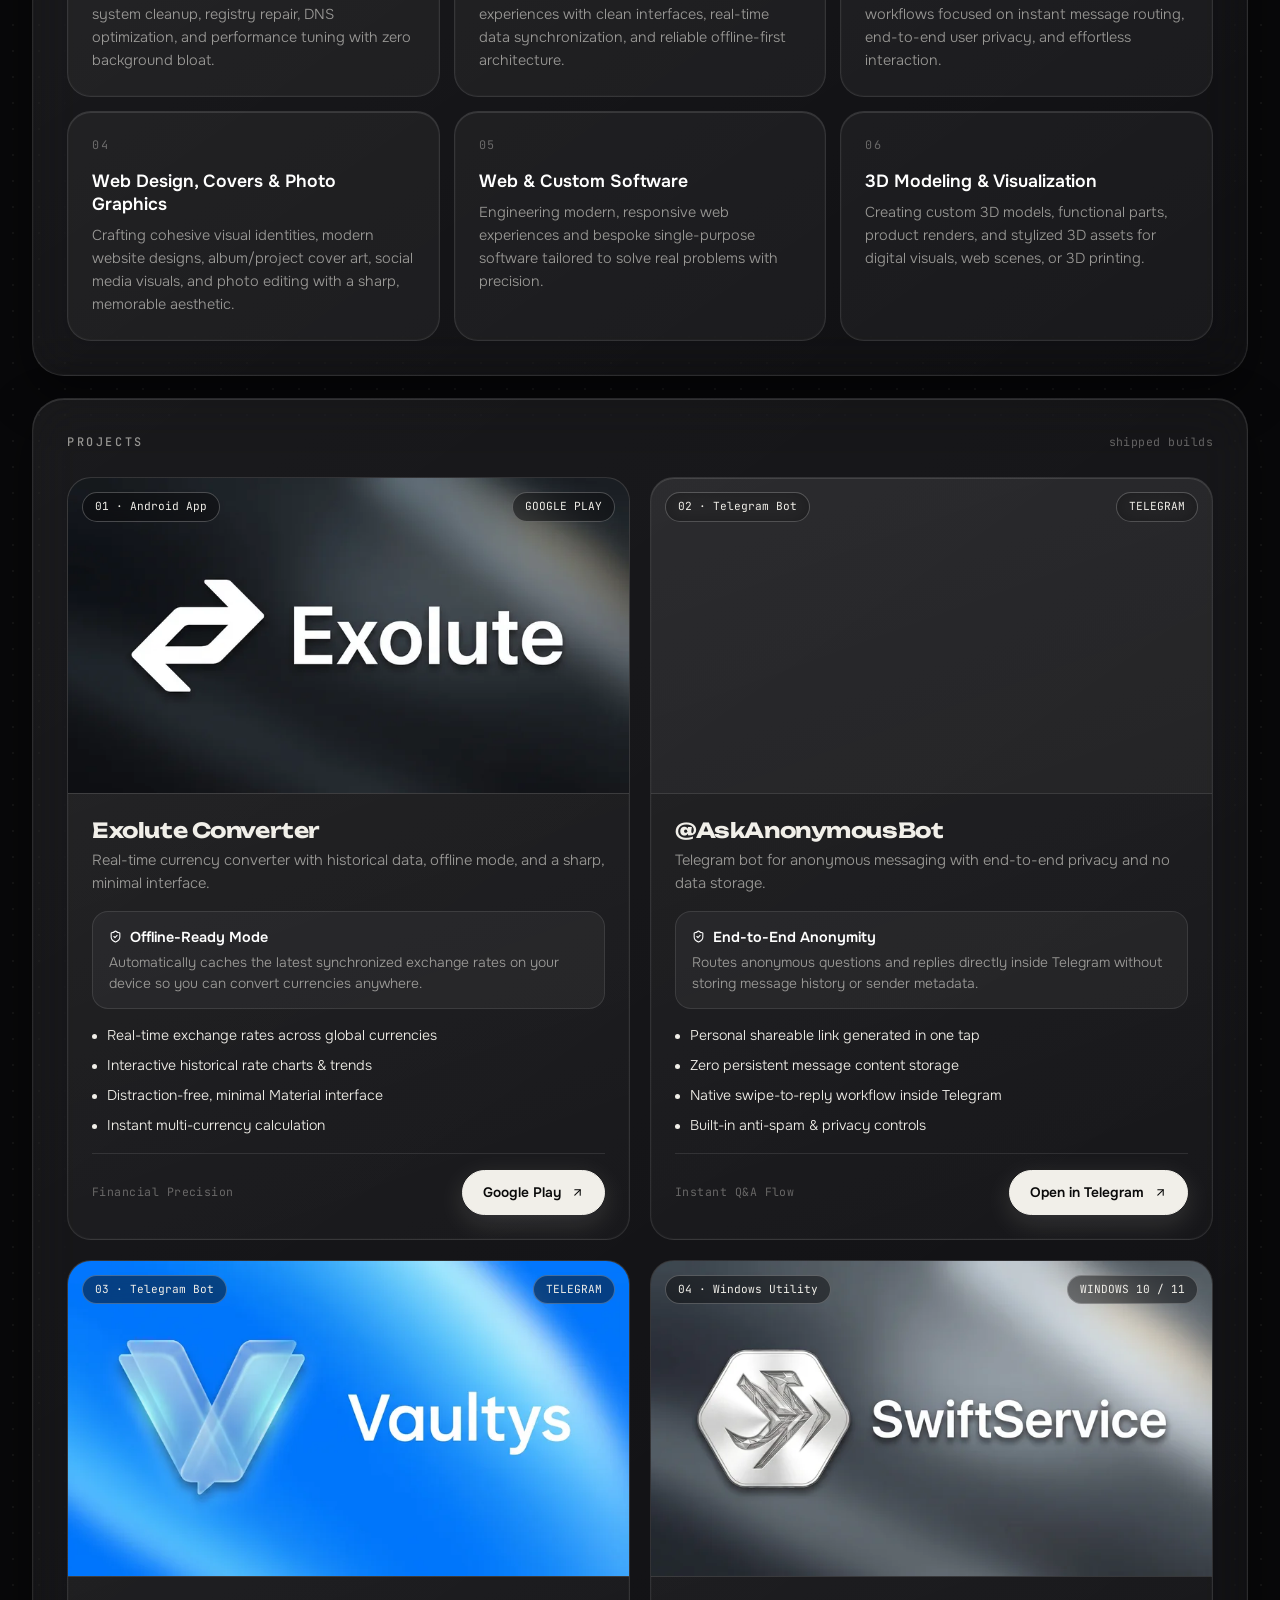
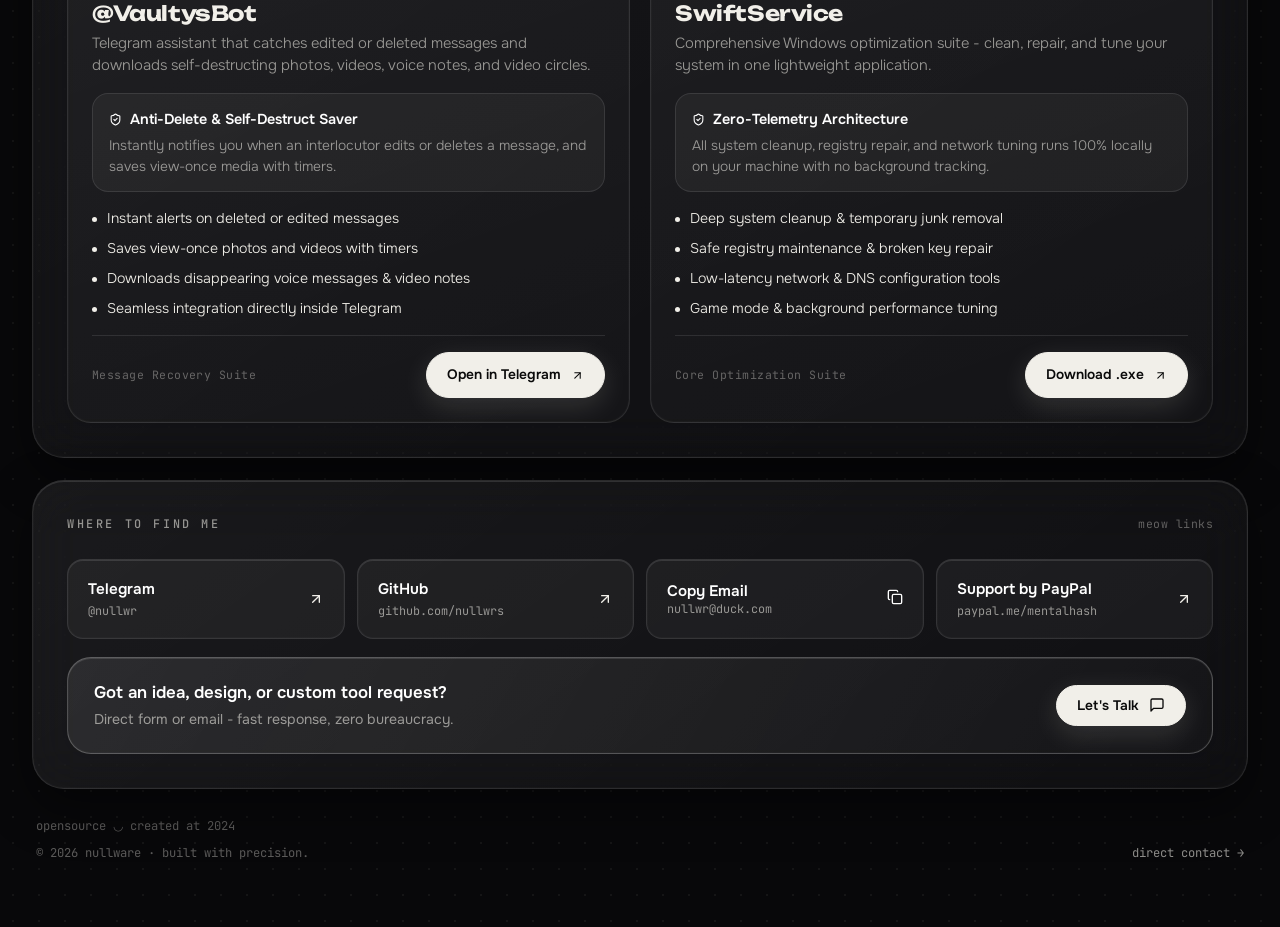
==== commit e0e0cbd0: "Update contact email to nullwr@duck.com" ====
--- a/index.html
+++ b/index.html
@@ -206,9 +206,9 @@
       </p>
 
       <div class="modal-quick-links">
-        <a href="mailto:nullwarelabs@duck.com" class="chip-link">
+        <a href="mailto:nullwr@duck.com" class="chip-link">
           <i data-icon="send" class="icon-xs accent-icon"></i>
-          <span>nullwarelabs@duck.com</span>
+          <span>nullwr@duck.com</span>
         </a>
 
         <button type="button" id="modal-copy-email" class="chip-link">
@@ -233,7 +233,7 @@
         </a>
       </div>
 
-      <form id="contact-form" action="https://formsubmit.co/nullwarelabs@duck.com" method="POST" class="contact-form">
+      <form id="contact-form" action="https://formsubmit.co/nullwr@duck.com" method="POST" class="contact-form">
         <input type="hidden" name="_captcha" value="false" />
         <input type="hidden" name="_subject" value="New message from nullwrs.github.io" />
 
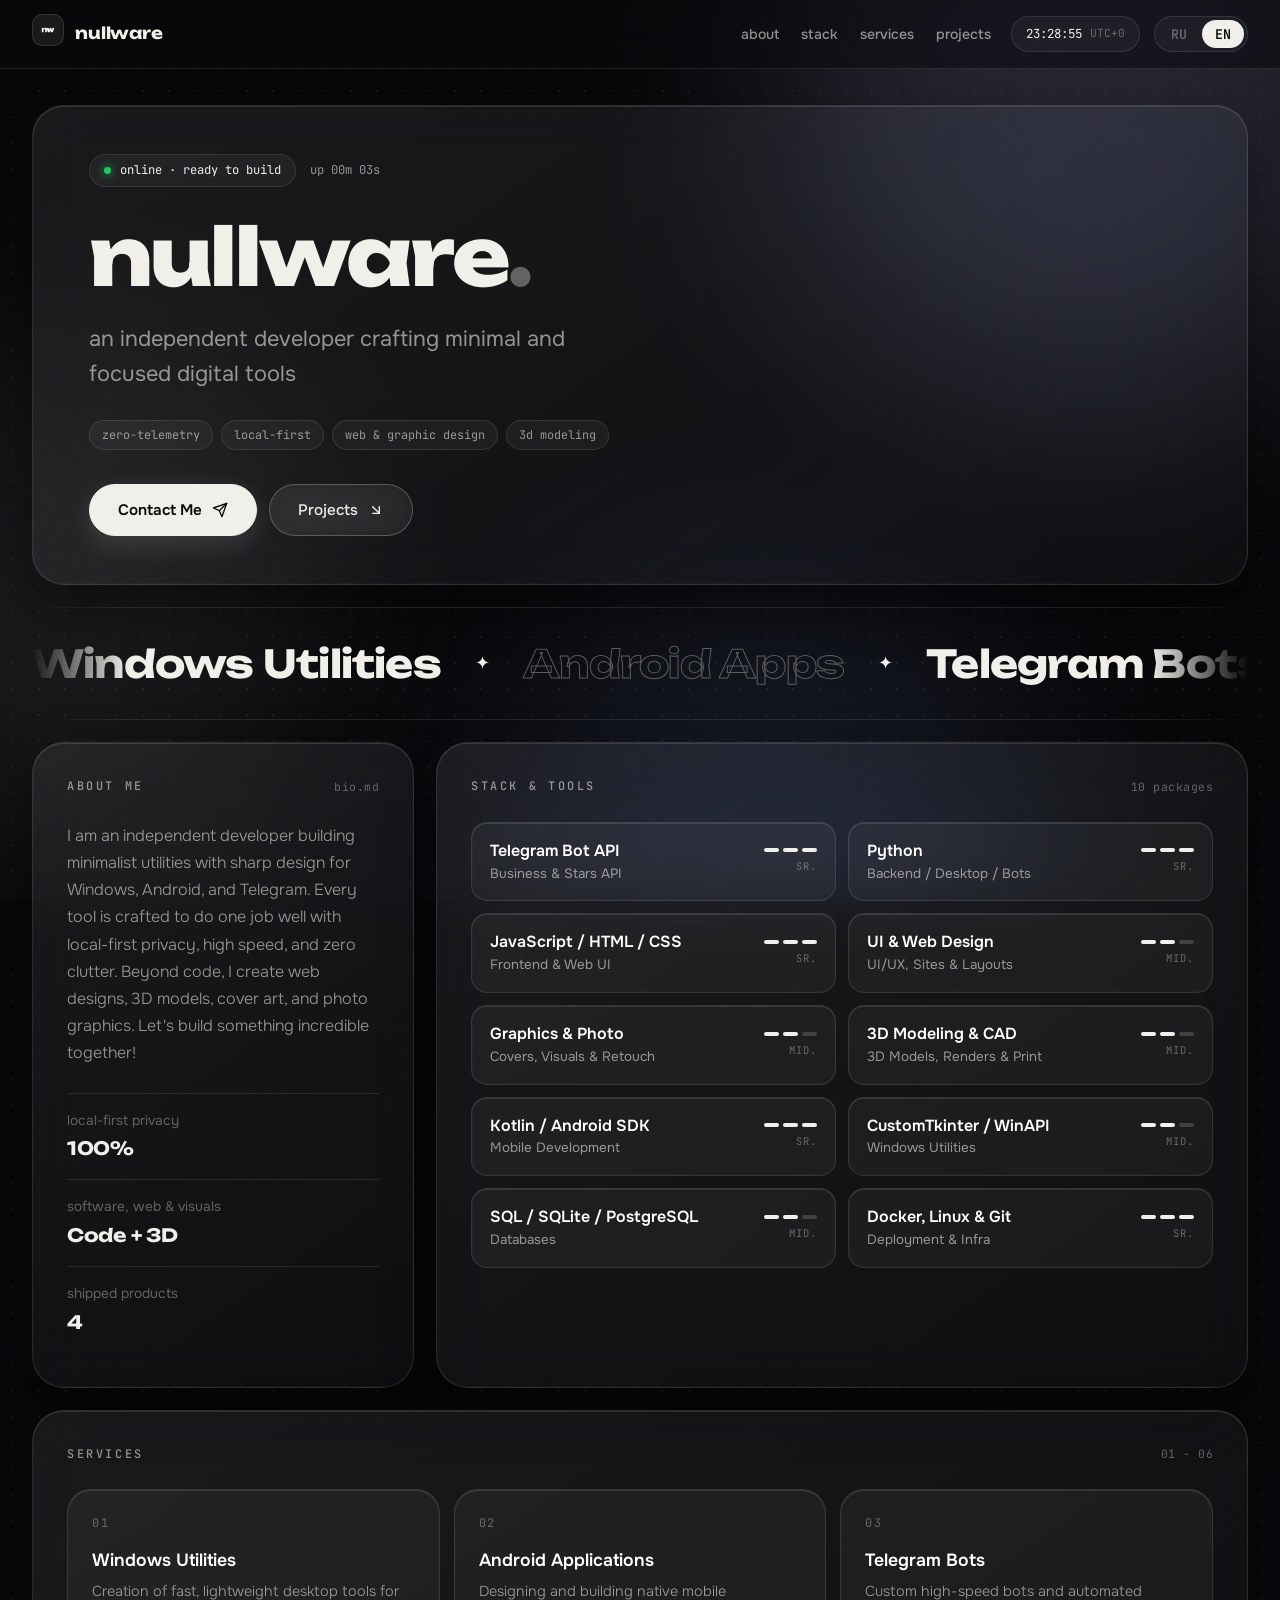
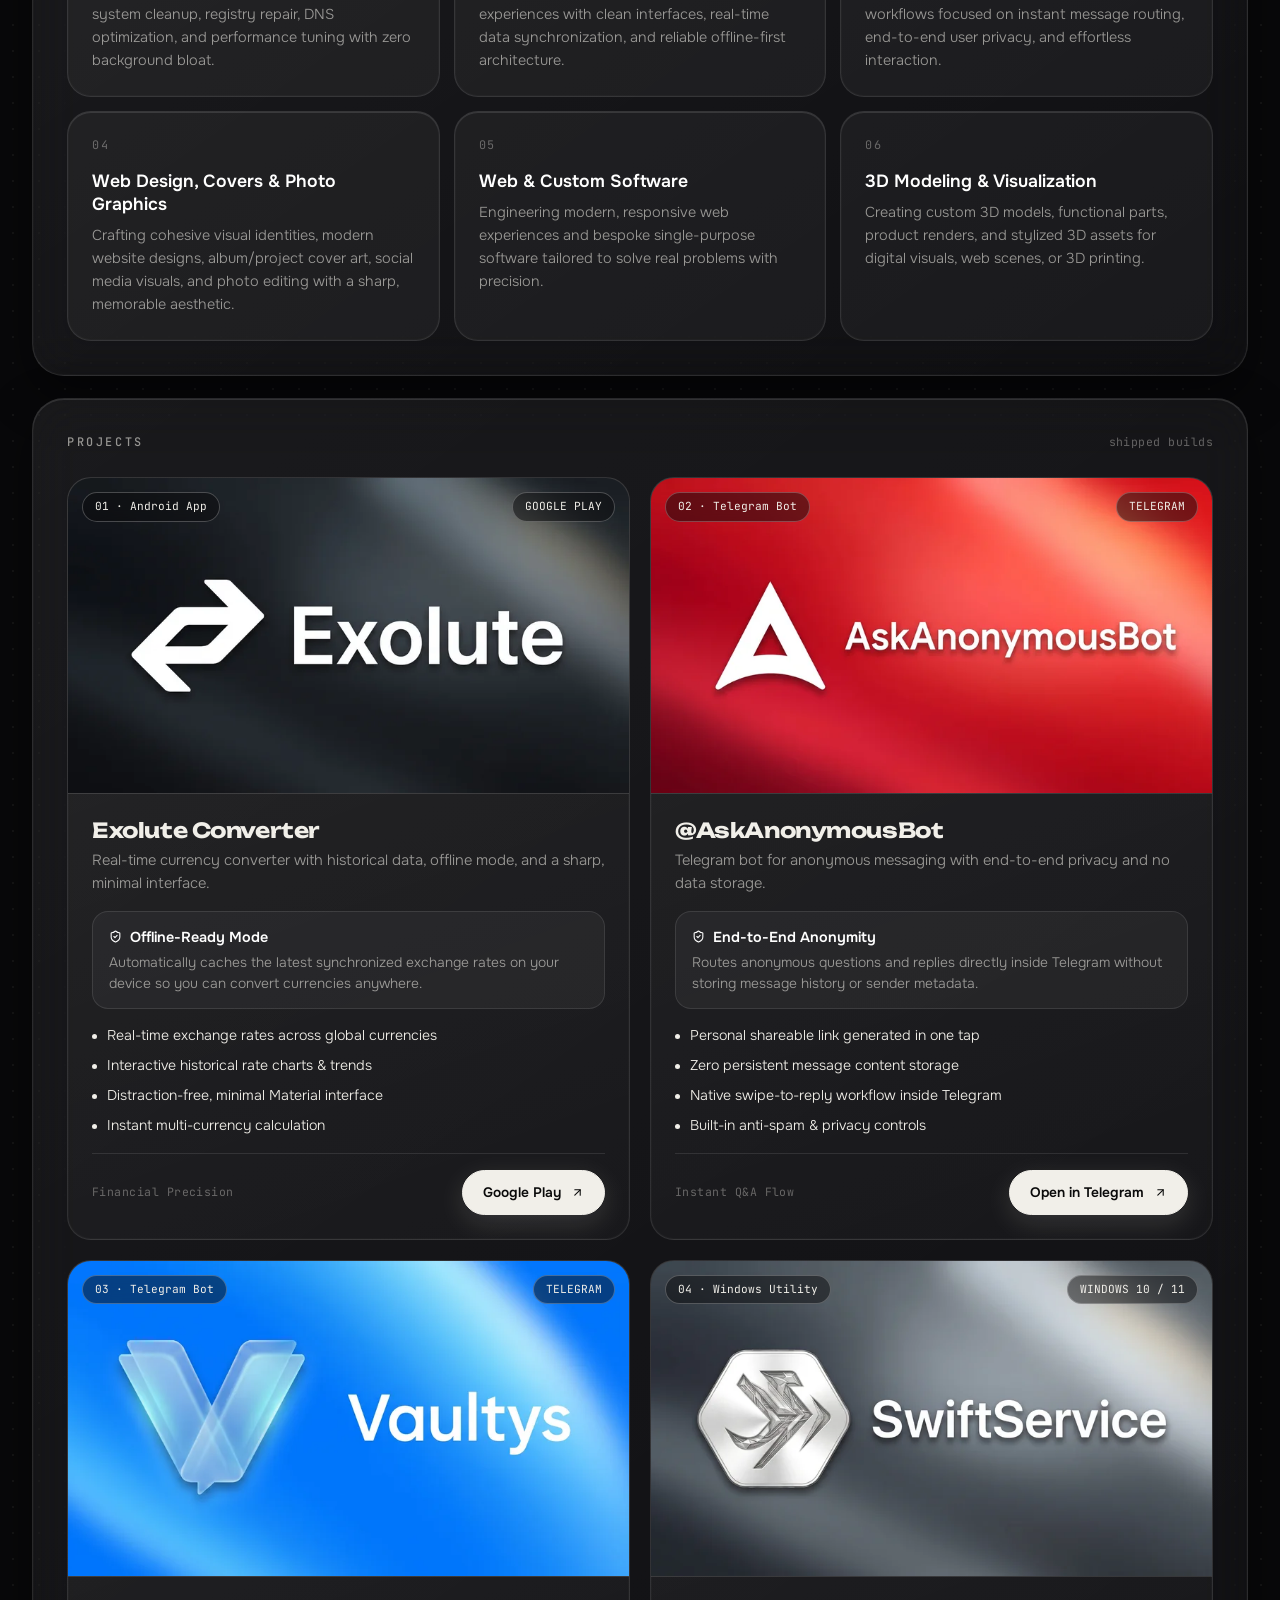
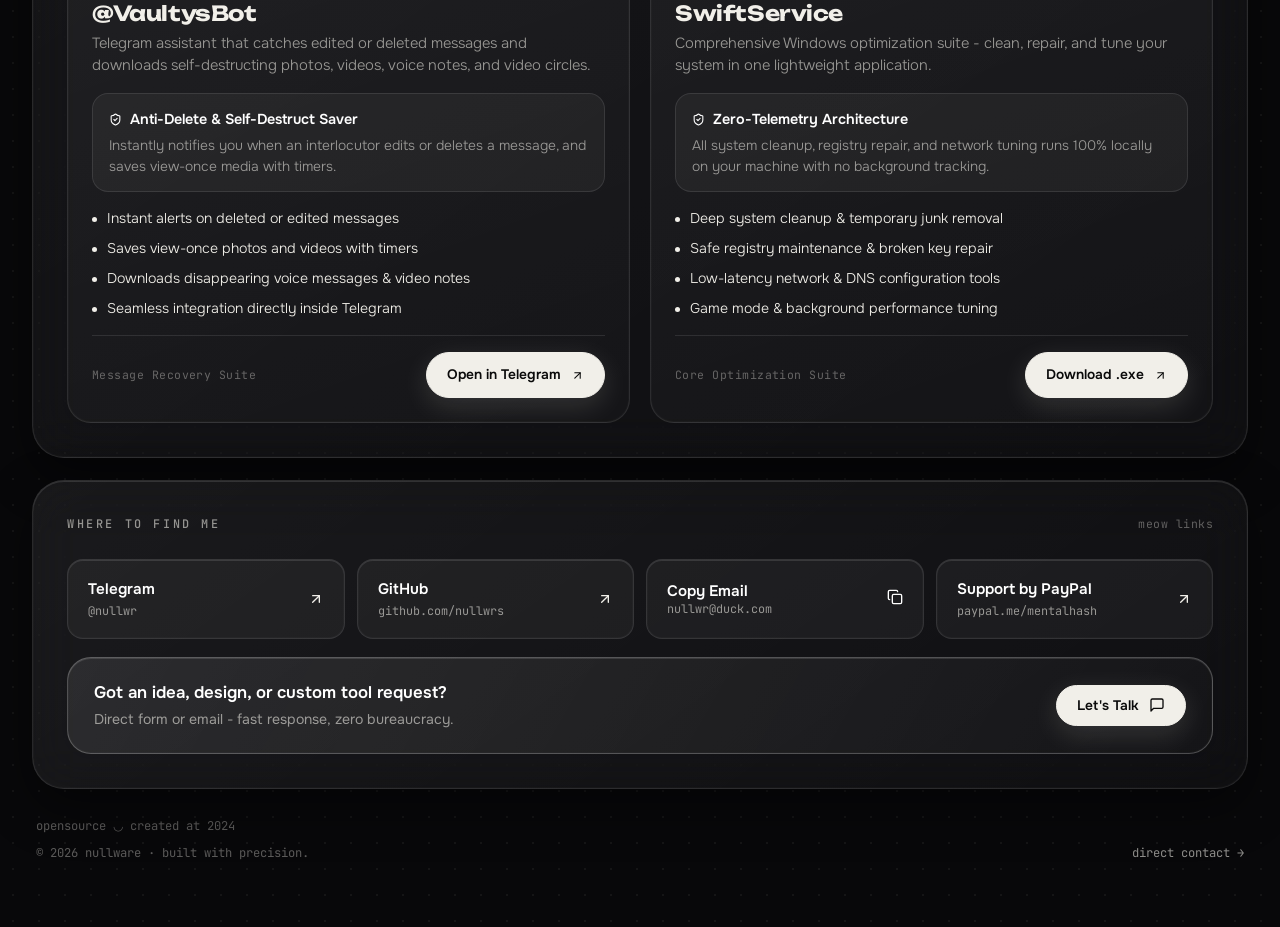
==== commit 3d9c9b7c: "Add Google site verification meta tag for SEO" ====
--- a/index.html
+++ b/index.html
@@ -19,6 +19,7 @@
   <link href="https://fonts.googleapis.com/css2?family=Unbounded:wght@500;600;700;800&family=Onest:wght@300;400;500;600;700&family=JetBrains+Mono:wght@400;500;600&display=swap" rel="stylesheet" />
 
   <link rel="stylesheet" href="style.css" />
+  <meta name="google-site-verification" content="1pa9FhdwKQm_BB3OlZ02bd_W0ELYXAz_PWxXoKS_qEU" />
 </head>
 <body>
   <div class="bg-orbs" aria-hidden="true"><span class="orb orb-1"></span><span class="orb orb-2"></span><span class="orb orb-3"></span></div>
